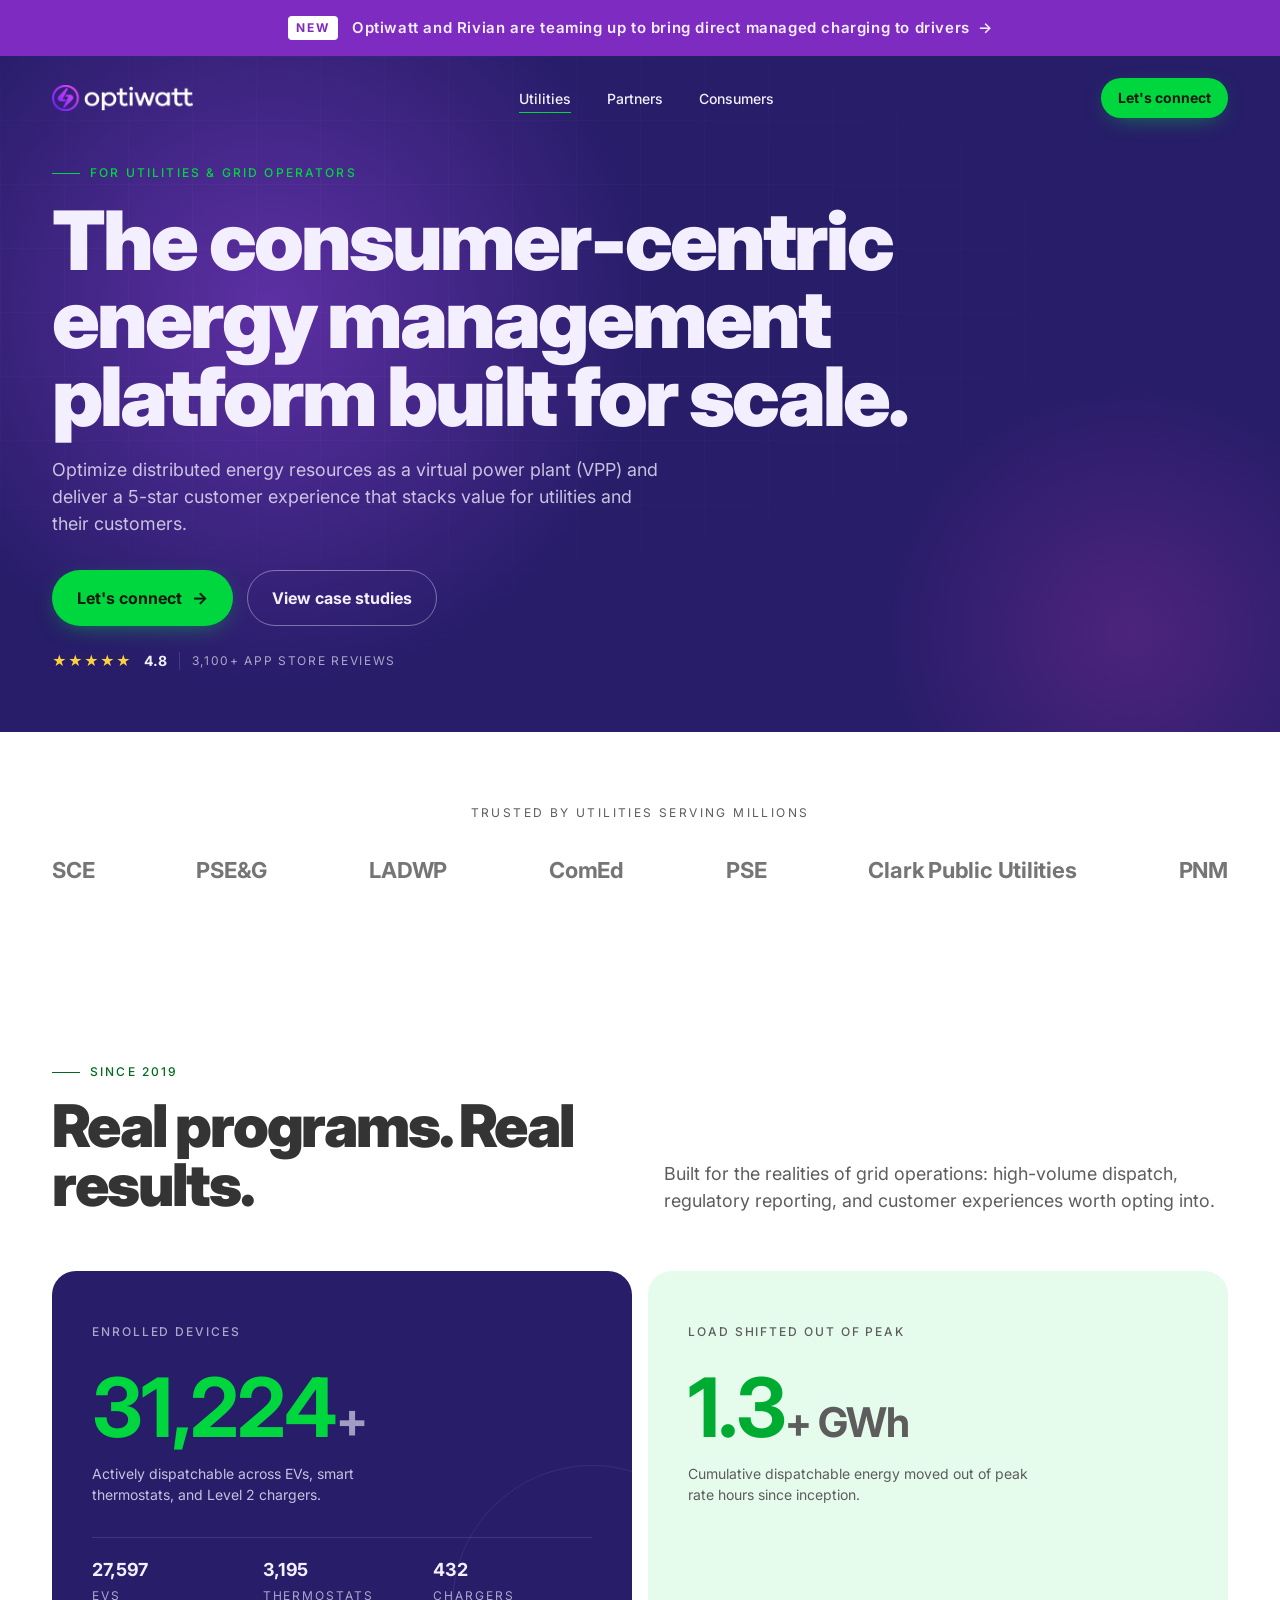
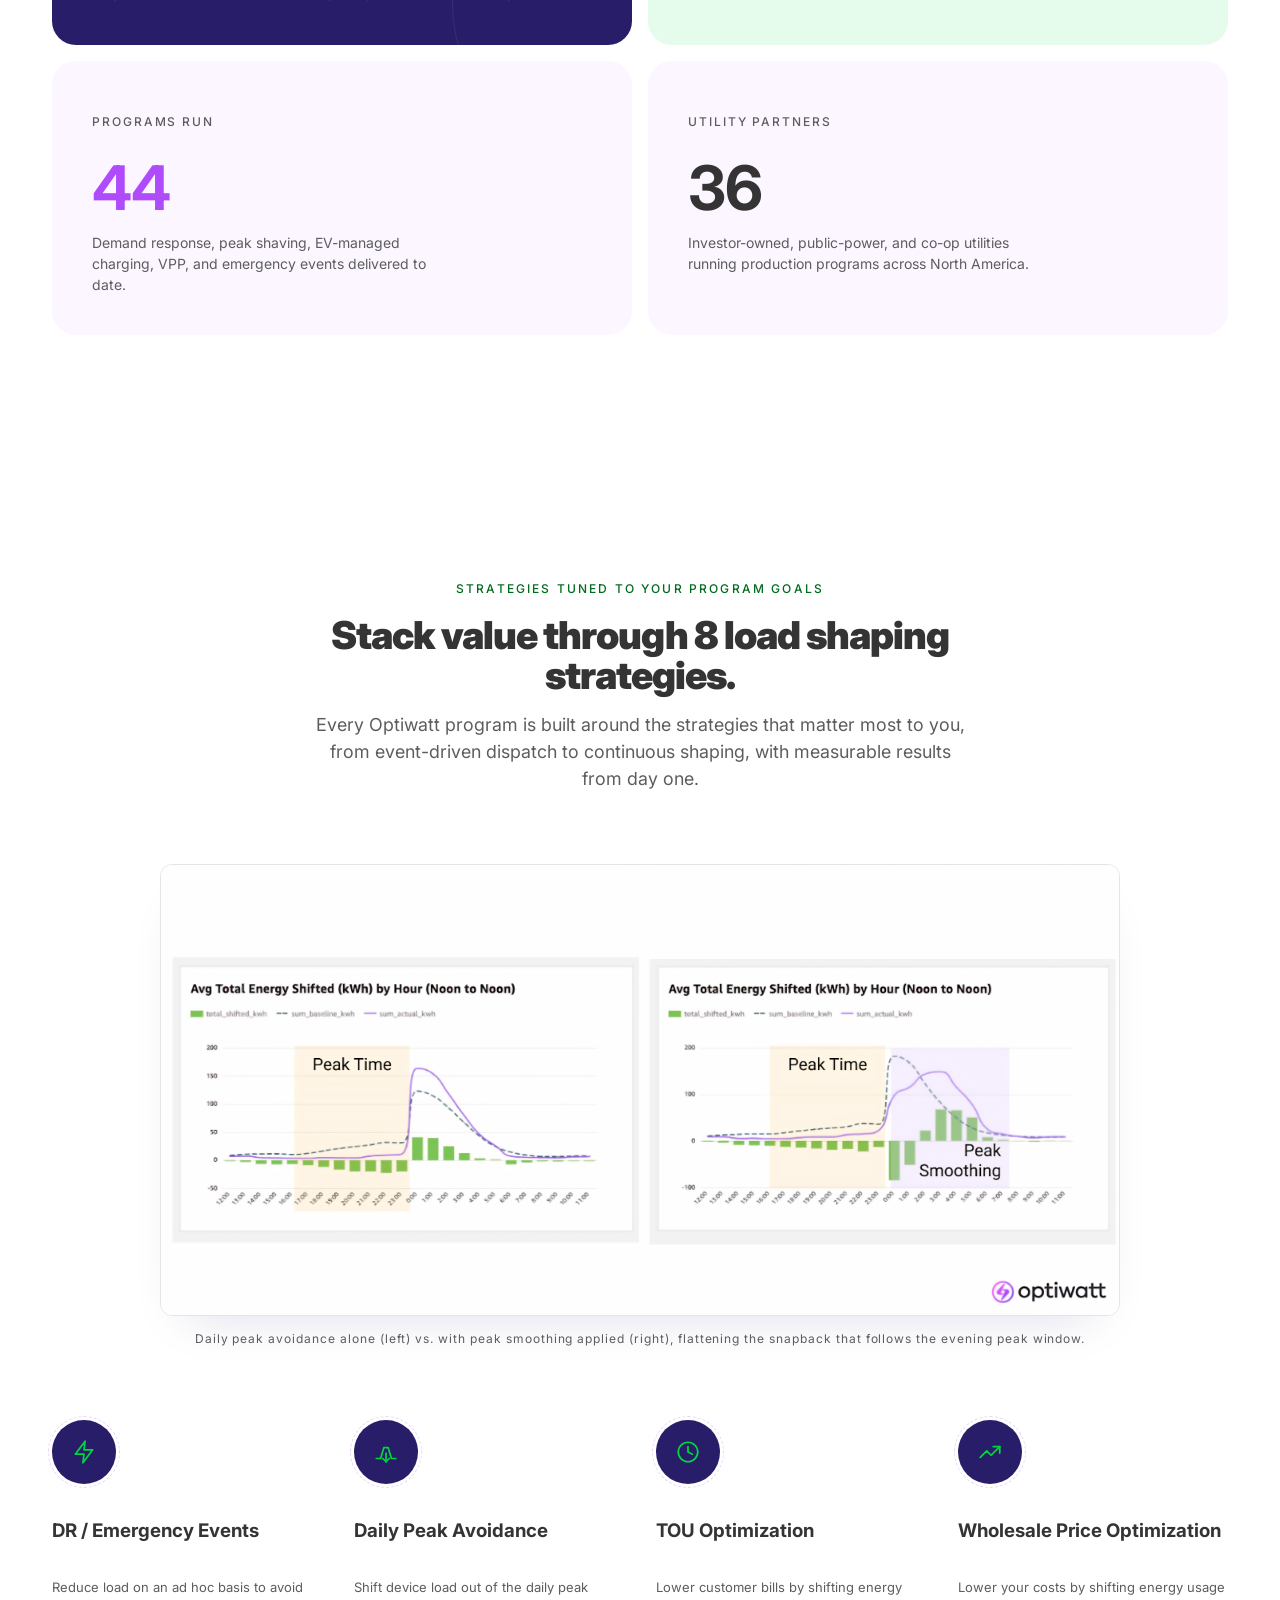
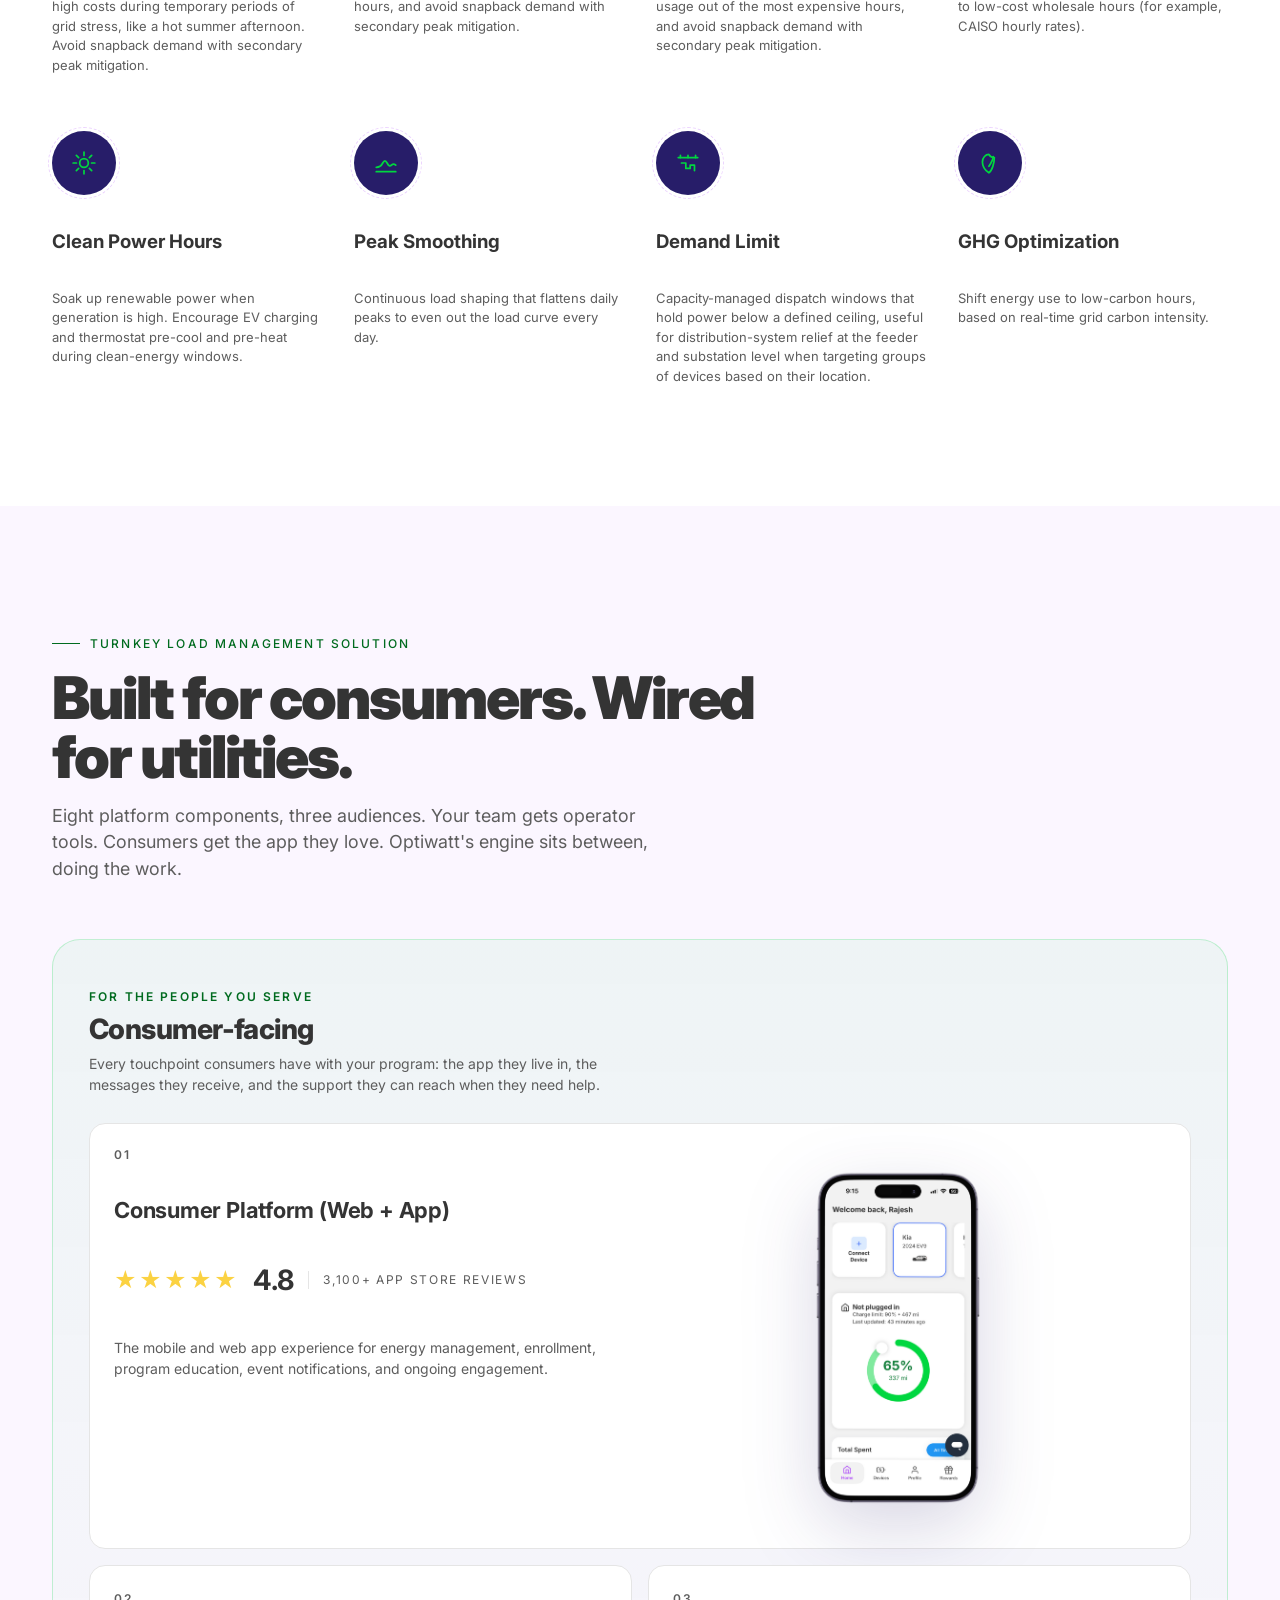
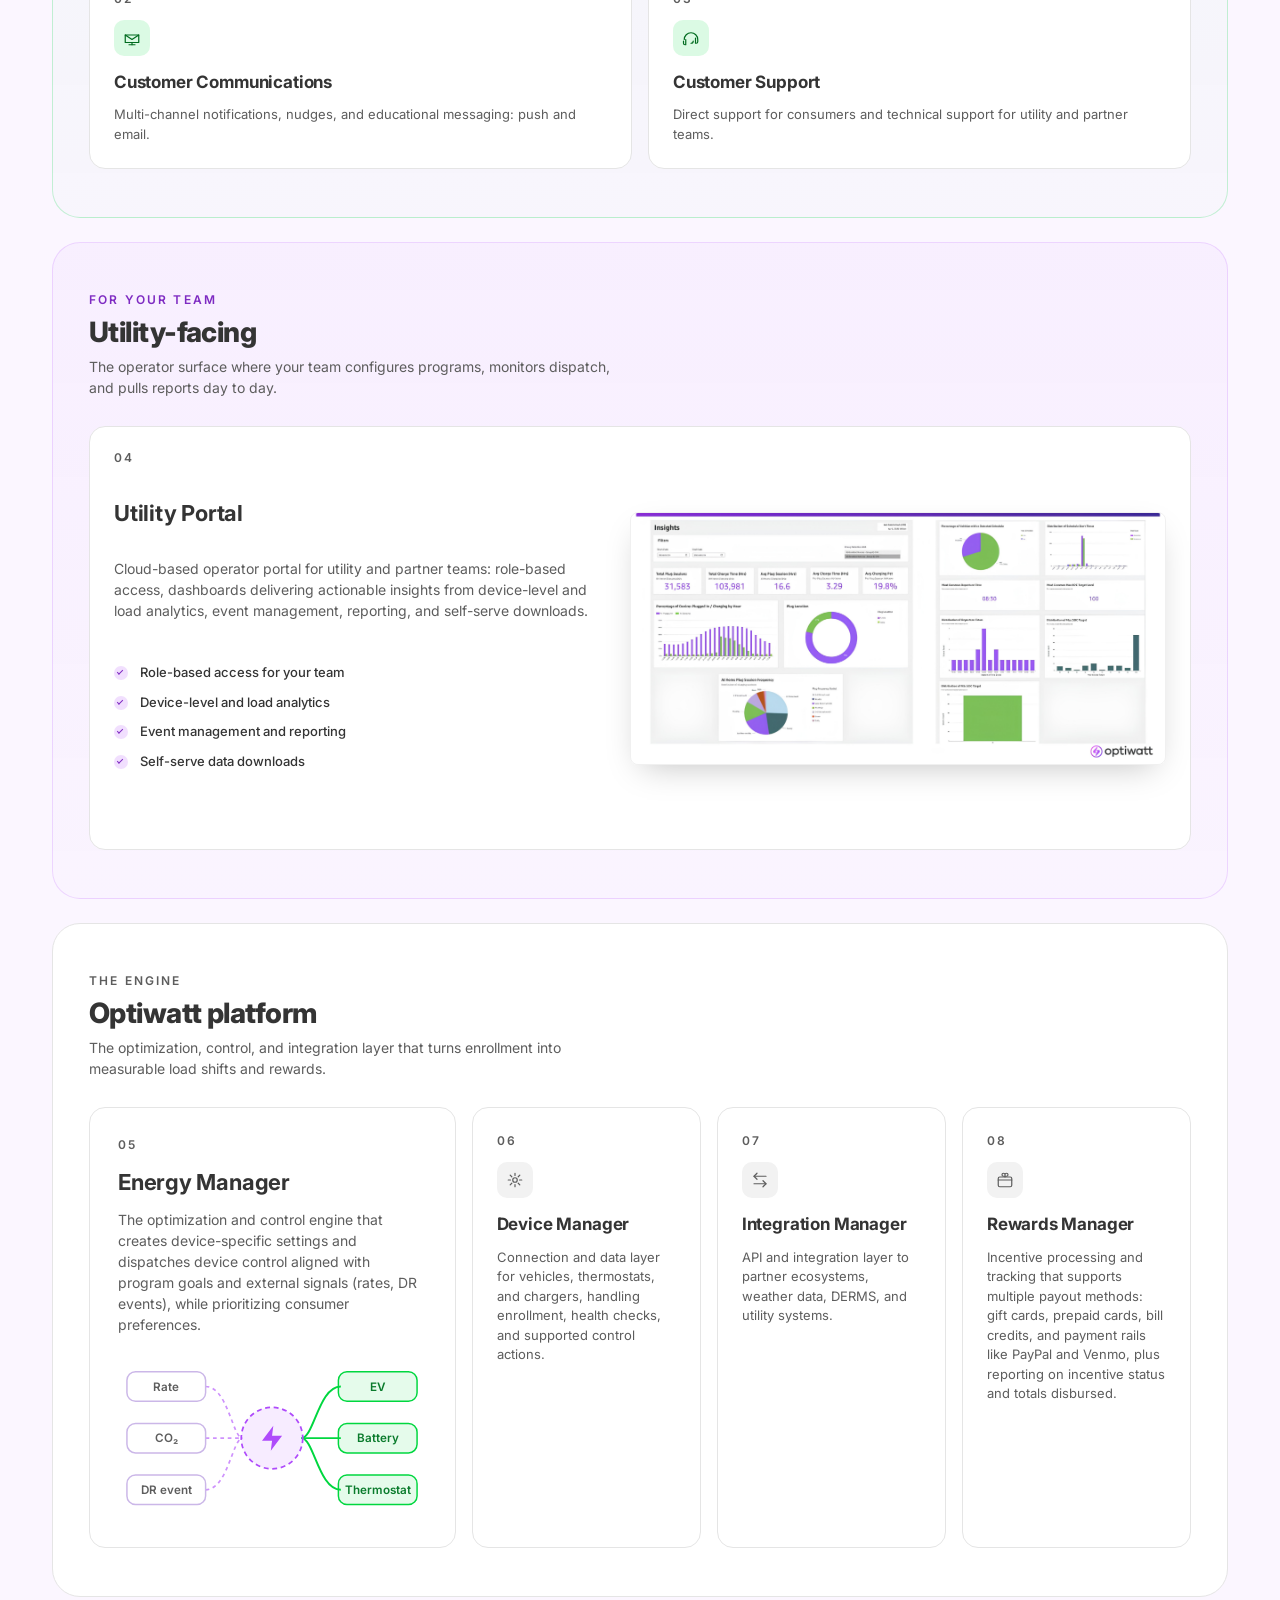
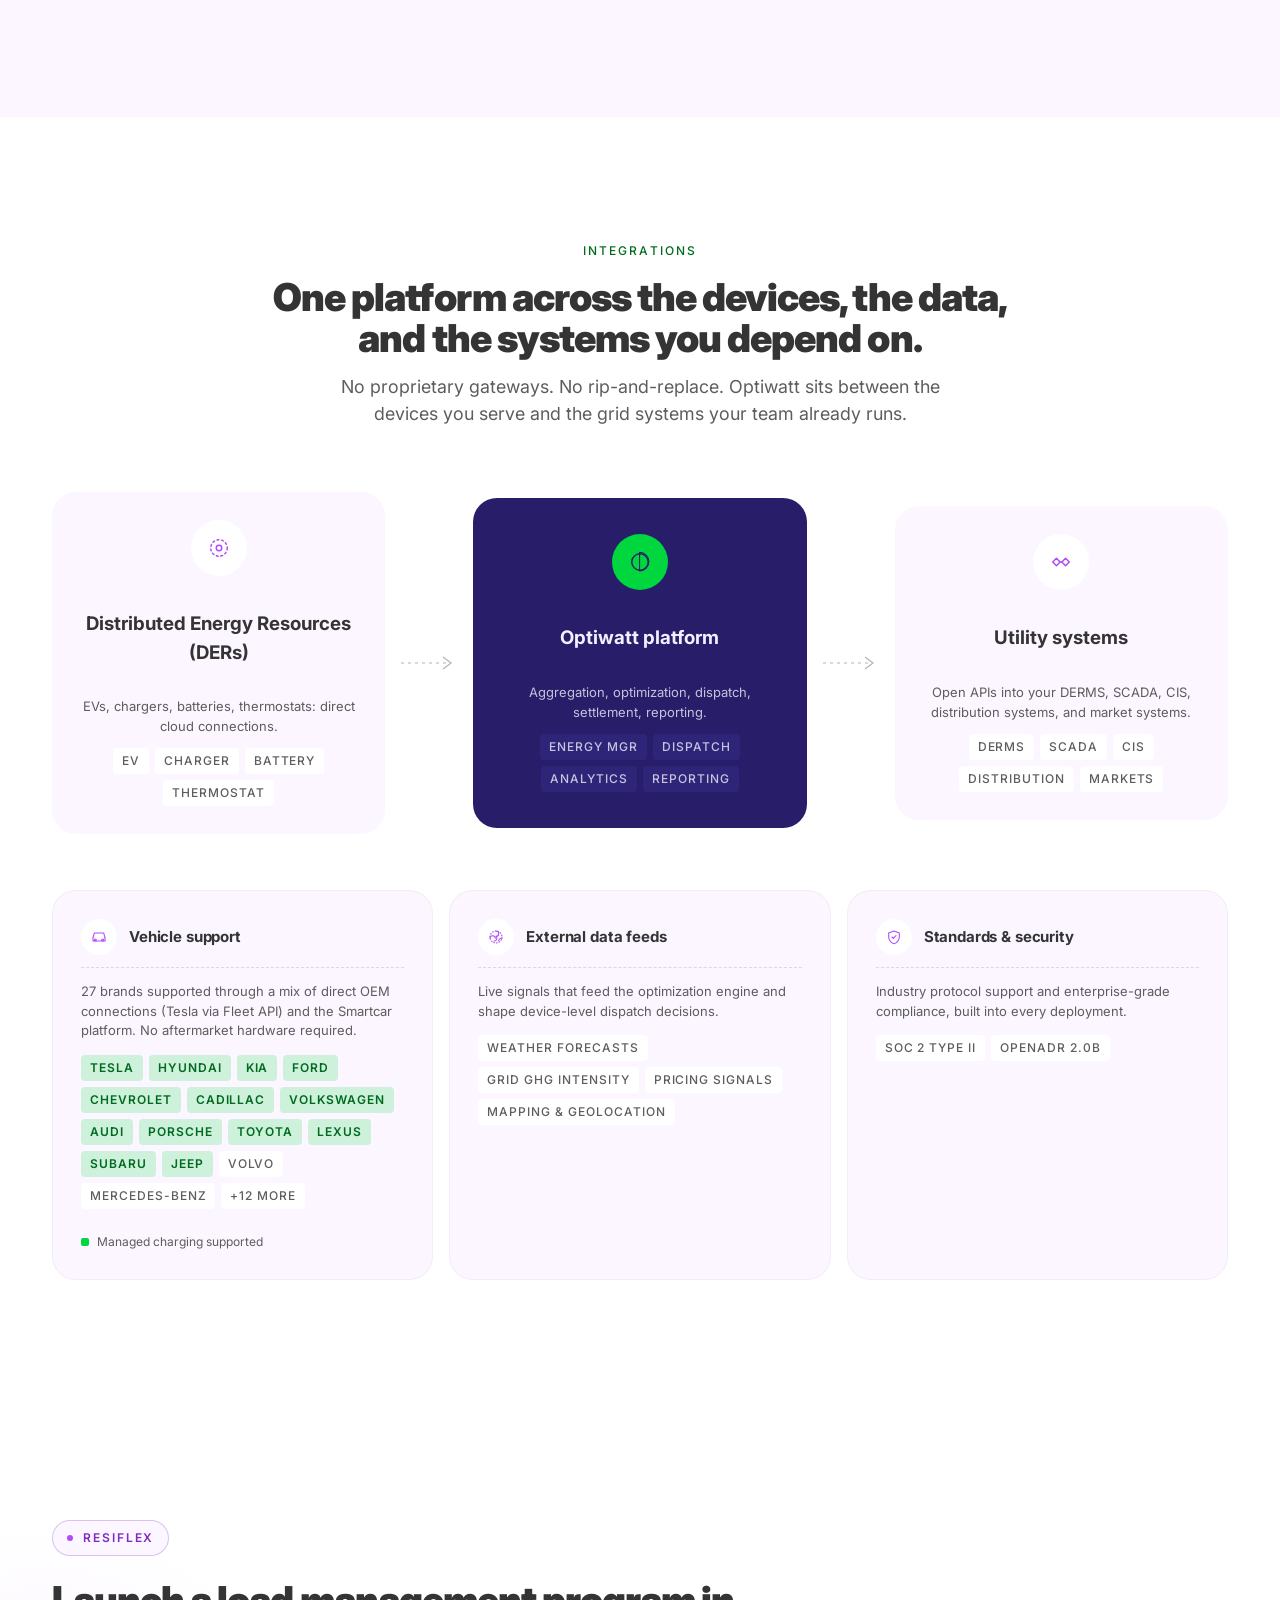
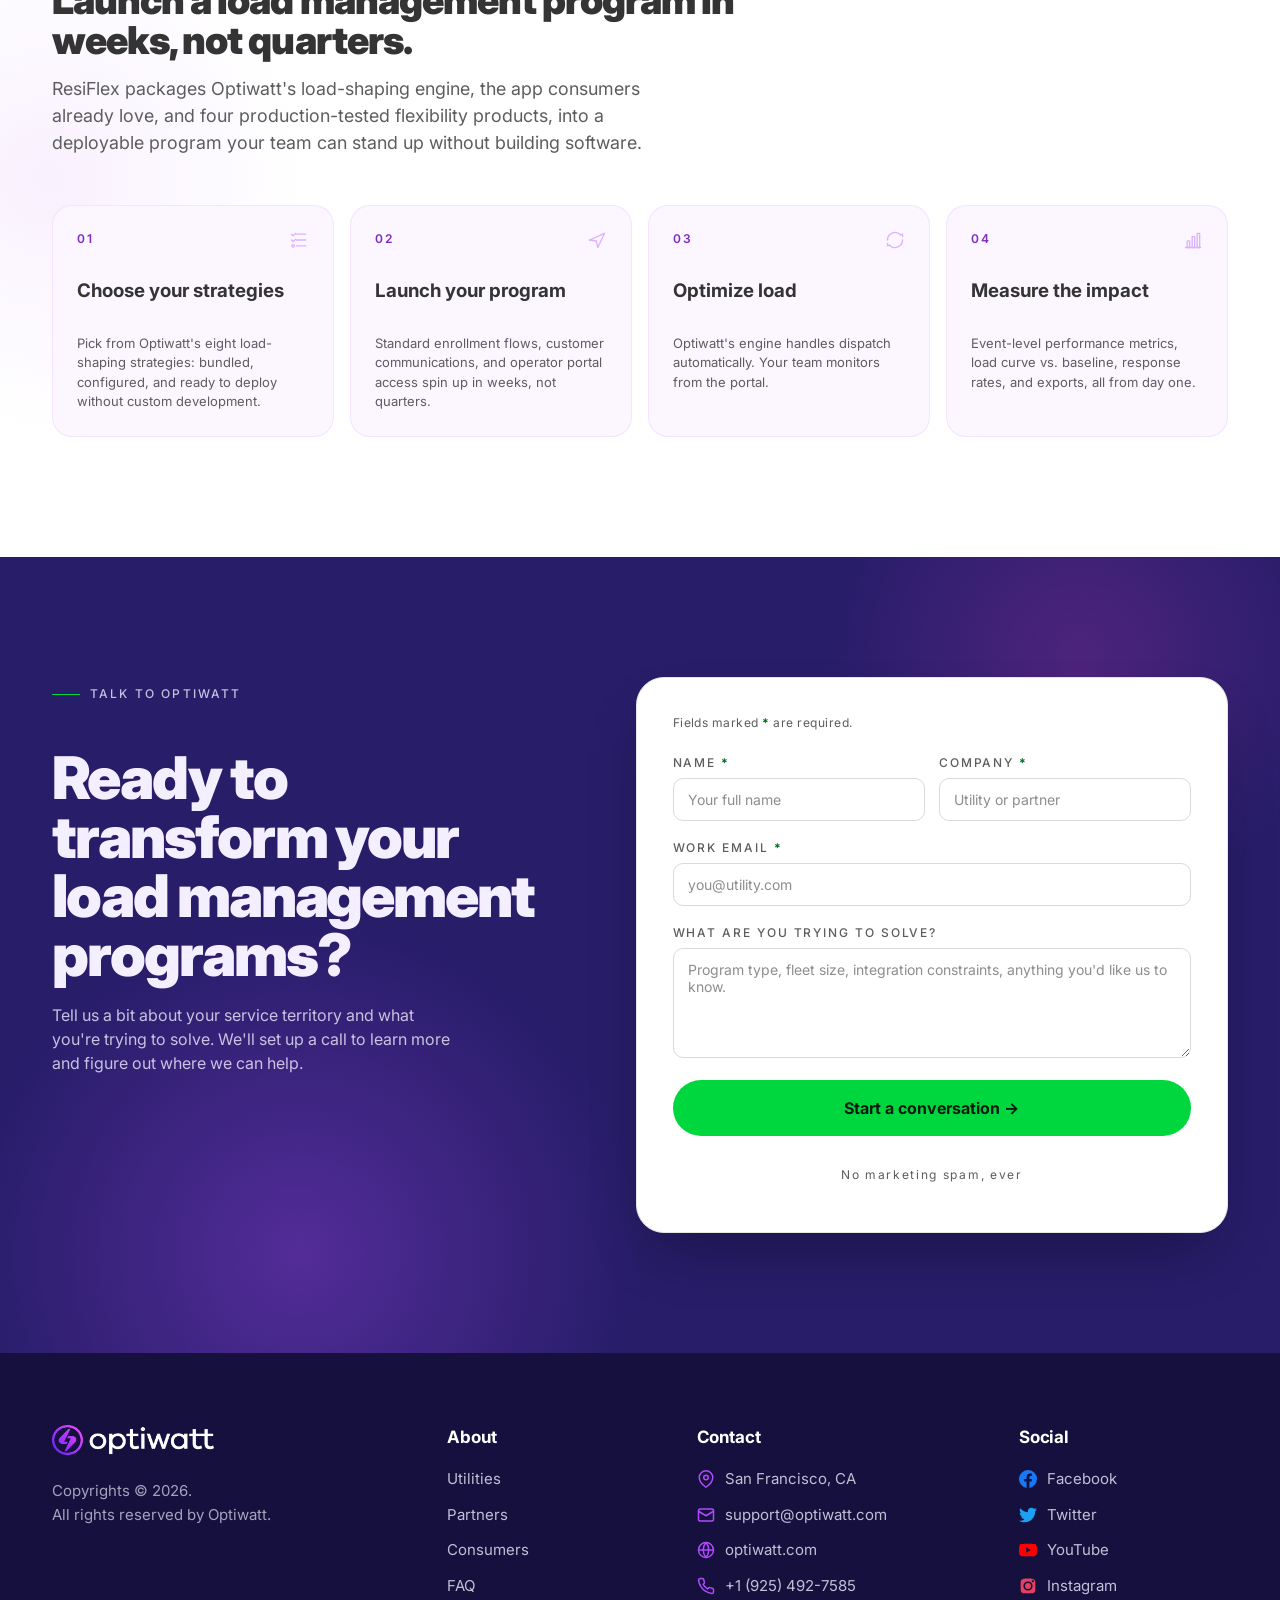
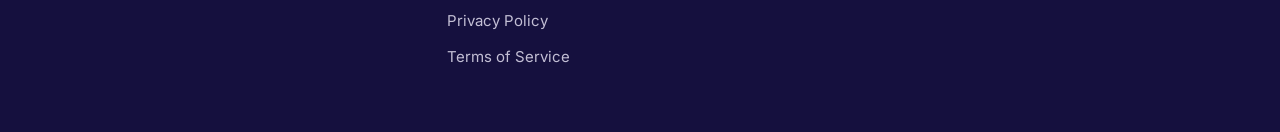
==== index.html @ 864def97 "Add SEO: canonical, Open Graph, Twitter Cards, JSON-LD, robots, sitemap - Canonical URLs on optiwatt" ====
<!doctype html>
<html lang="en">
<head>
<meta charset="utf-8">
<meta name="viewport" content="width=device-width,initial-scale=1">
<link rel="icon" type="image/png" href="favicon.png">
<link rel="apple-touch-icon" href="favicon.png">
<title>Energy Management Platform for Utilities | Optiwatt</title>
<meta name="description" content="The consumer-centric energy management platform built for scale. Optimize distributed energy resources and unlock new customer experiences for utilities and their consumers.">
<link rel="stylesheet" href="css/base.css">
<link rel="stylesheet" href="css/site.css">

<!-- ============== SEO / SOCIAL ============== -->
<link rel="canonical" href="https://optiwatt.com/">
<meta name="robots" content="index, follow, max-image-preview:large">
<meta property="og:type" content="website">
<meta property="og:site_name" content="Optiwatt">
<meta property="og:title" content="Energy Management Platform for Utilities | Optiwatt">
<meta property="og:description" content="The consumer-centric energy management platform built for scale. Optimize distributed energy resources and unlock new customer experiences for utilities and their consumers.">
<meta property="og:url" content="https://optiwatt.com/">
<meta property="og:image" content="https://optiwatt.com/images/og-image.jpg">
<meta property="og:image:width" content="1200">
<meta property="og:image:height" content="630">
<meta property="og:image:alt" content="A modern home with a solar roof and a red electric vehicle charging in the driveway">
<meta property="og:locale" content="en_US">
<meta name="twitter:card" content="summary_large_image">
<meta name="twitter:site" content="@optiwatt">
<meta name="twitter:title" content="Energy Management Platform for Utilities | Optiwatt">
<meta name="twitter:description" content="The consumer-centric energy management platform built for scale. Optimize distributed energy resources and unlock new customer experiences for utilities and their consumers.">
<meta name="twitter:image" content="https://optiwatt.com/images/og-image.jpg">
<script type="application/ld+json">
{
  "@context": "https://schema.org",
  "@graph": [
    {
      "@type": "Organization",
      "@id": "https://optiwatt.com/#organization",
      "name": "Optiwatt",
      "url": "https://optiwatt.com/",
      "logo": "https://optiwatt.com/images/logo-dark.webp",
      "sameAs": [
        "https://www.facebook.com/optiwatt/",
        "https://twitter.com/optiwatt",
        "https://www.youtube.com/channel/UC3hhn3AJdZCxFJ_30wyQCdQ",
        "https://www.instagram.com/optiwatt/"
      ],
      "contactPoint": {
        "@type": "ContactPoint",
        "contactType": "customer support",
        "email": "support@optiwatt.com",
        "telephone": "+1-925-492-7585"
      }
    },
    {
      "@type": "WebSite",
      "@id": "https://optiwatt.com/#website",
      "url": "https://optiwatt.com/",
      "name": "Optiwatt",
      "publisher": { "@id": "https://optiwatt.com/#organization" }
    }
  ]
}
</script>
</head>
<body class="has-banner">

<a href="#main" class="skip-link">Skip to content</a>

<!-- ============== TOP BANNER ============== -->
<div class="top-banner">
  <div class="top-banner-inner">
    <span class="tag">New</span>
    <a href="rivian.html">
      Optiwatt and Rivian are teaming up to bring direct managed charging to drivers
      <span class="arrow">→</span>
    </a>
  </div>
</div>

<!-- ============== NAV ============== -->
<header class="site-nav is-dark">
  <div class="container nav-inner">
    <a class="nav-logo" href="index.html">
      <img src="images/logo-light.webp" alt="Optiwatt">
    </a>
    <nav aria-label="Primary" id="primary-nav">
      <ul class="nav-links">
        <li><a href="index.html" class="is-active">Utilities</a></li>
        <li><a href="partners.html">Partners</a></li>
        <li><a href="consumers.html">Consumers</a></li>
      </ul>
    </nav>
    <a class="btn btn-primary btn-sm" href="#cta">Let's connect</a>
    <button class="nav-toggle" type="button" aria-label="Open menu" aria-expanded="false" aria-controls="primary-nav">
      <span class="nav-toggle-bar"></span>
      <span class="nav-toggle-bar"></span>
      <span class="nav-toggle-bar"></span>
    </button>
  </div>
</header>

<main id="main">

<!-- ============== HERO ============== -->
<section class="hero dark-section">
  <span class="pink-wash" aria-hidden="true"></span>
  <div class="container hero-grid">
    <div class="hero-copy">
      <p class="eyebrow hero-eyebrow reveal in">For utilities &amp; grid operators</p>
      <h1 class="display-xl reveal delay-1 in">The consumer-centric energy management platform built for scale.</h1>
      <p class="lede reveal delay-2 in">Optimize distributed energy resources as a virtual power plant (VPP) and deliver a 5-star customer experience that stacks value for utilities and their customers.</p>
      <div class="hero-ctas reveal delay-3 in">
        <a href="#cta" class="btn btn-primary btn-arrow">Let's connect</a>
        <a href="#results" class="btn btn-ghost-light">View case studies</a>
      </div>
      <div class="rating-badge reveal delay-3 in" aria-label="4.8 stars on the App Store, 3,100+ reviews">
        <span class="stars" aria-hidden="true">★★★★★</span>
        <span class="score">4.8</span>
        <span class="meta">3,100+&nbsp;App Store reviews</span>
      </div>
    </div>
  </div>
</section>

<!-- ============== LOGO STRIP ============== -->
<section class="logo-strip">
  <div class="container logo-strip-inner">
    <div class="logo-strip-label">Trusted by utilities serving millions</div>
    <div class="logo-row">
      <span>SCE</span>
      <span>PSE&amp;G</span>
      <span>LADWP</span>
      <span>ComEd</span>
      <span>PSE</span>
      <span>Clark Public Utilities</span>
      <span>PNM</span>
    </div>
  </div>
</section>

<!-- ============== BENTO STATS: REAL NUMBERS, SINCE 2019 ============== -->
<section class="bento" id="results">
  <div class="container">
    <div class="bento-head">
      <div>
        <p class="eyebrow dark reveal">Since 2019</p>
        <h2 class="display-m reveal delay-1">Real programs. Real results.</h2>
      </div>
      <p class="lede reveal delay-2">Built for the realities of grid operations: high-volume dispatch, regulatory reporting, and customer experiences worth opting into.</p>
    </div>

    <div class="bento-grid">
      <!-- Big dark card: enrolled devices with breakdown -->
      <div class="b-card dark span-6 reveal">
        <p class="metric-label">Enrolled devices</p>
        <div class="metric metric-xl" style="color:var(--accent-green);">31,224<span style="color:var(--hero-fg);font-size:0.6em;opacity:0.6;">+</span></div>
        <p class="b-desc">Actively dispatchable across EVs, smart thermostats, and Level 2 chargers.</p>
        <div class="device-split">
          <div>
            <span class="ds-num">27,597</span>
            <span class="ds-lbl">EVs</span>
          </div>
          <div>
            <span class="ds-num">3,195</span>
            <span class="ds-lbl">Thermostats</span>
          </div>
          <div>
            <span class="ds-num">432</span>
            <span class="ds-lbl">Chargers</span>
          </div>
        </div>
        <span class="deco-circle" style="width:280px;height:280px;right:-100px;bottom:-100px;"></span>
      </div>

      <!-- Green card: load shifted -->
      <div class="b-card green span-6 reveal delay-1">
        <p class="metric-label">Load shifted out of peak</p>
        <div class="metric metric-xl" style="color:var(--accent-green-text);">1.3<span style="font-size:0.5em;color:var(--ow-text-secondary);">+ GWh</span></div>
        <p class="b-desc">Cumulative dispatchable energy moved out of peak rate hours since inception.</p>
      </div>

      <!-- Programs run -->
      <div class="b-card purple-tint span-6 reveal delay-2">
        <p class="metric-label">Programs run</p>
        <div class="metric metric-l" style="color:var(--accent-purple);">44</div>
        <p class="b-desc">Demand response, peak shaving, EV-managed charging, VPP, and emergency events delivered to date.</p>
      </div>

      <!-- Utility partners -->
      <div class="b-card span-6 reveal delay-3">
        <p class="metric-label">Utility partners</p>
        <div class="metric metric-l">36</div>
        <p class="b-desc">Investor-owned, public-power, and co-op utilities running production programs across North America.</p>
      </div>
    </div>
  </div>
</section>

<!-- ============== STACK VALUE / OUTCOMES ============== -->
<section class="outcomes">
  <div class="container">

    <div class="outcomes-head">
      <p class="eyebrow dark no-rule reveal">Strategies tuned to your program goals</p>
      <h2 class="display-s reveal delay-1">Stack value through 8 load shaping strategies.</h2>
      <p class="lede reveal delay-2" style="max-width:60ch;">Every Optiwatt program is built around the strategies that matter most to you, from event-driven dispatch to continuous shaping, with measurable results from day one.</p>
    </div>

    <figure class="strategies-feature reveal delay-2">
      <img src="images/strategies-peak-smoothing.png" alt="Two side-by-side charts comparing Daily Peak Avoidance alone versus Daily Peak Avoidance with Peak Smoothing applied. The left chart shows the snapback demand spike after peak hours; the right shows how Peak Smoothing flattens that spike.">
      <figcaption>Daily peak avoidance alone (left) vs. with peak smoothing applied (right), flattening the snapback that follows the evening peak window.</figcaption>
    </figure>

    <div class="outcomes-grid">
      <!-- 01 DR / Emergency Events, reuses lightning-bolt icon -->
      <div class="outcome reveal">
        <div class="outcome-icon" aria-hidden="true">
          <svg viewBox="0 0 24 24"><path d="M13 2 L4 14 L12 14 L11 22 L20 10 L12 10 Z"/></svg>
        </div>
        <h3>DR / Emergency Events</h3>
        <p>Reduce load on an ad hoc basis to avoid high costs during temporary periods of grid stress, like a hot summer afternoon. Avoid snapback demand with secondary peak mitigation.</p>
      </div>

      <!-- 02 Daily Peak Avoidance, new: peak waveform with downward arrow -->
      <div class="outcome reveal delay-1">
        <div class="outcome-icon" aria-hidden="true">
          <svg viewBox="0 0 24 24"><path d="M3 18 L7 18 L10 8 L14 8 L17 18 L21 18"/><path d="M12 13 L12 21"/><path d="M9 18 L12 21 L15 18"/></svg>
        </div>
        <h3>Daily Peak Avoidance</h3>
        <p>Shift device load out of the daily peak hours, and avoid snapback demand with secondary peak mitigation.</p>
      </div>

      <!-- 03 TOU Optimization, new: clock face -->
      <div class="outcome reveal delay-2">
        <div class="outcome-icon" aria-hidden="true">
          <svg viewBox="0 0 24 24"><circle cx="12" cy="12" r="9"/><path d="M12 7 L12 12 L16 14"/></svg>
        </div>
        <h3>TOU Optimization</h3>
        <p>Lower customer bills by shifting energy usage out of the most expensive hours, and avoid snapback demand with secondary peak mitigation.</p>
      </div>

      <!-- 04 Wholesale Price Optimization, reuses arrow chart icon -->
      <div class="outcome reveal delay-3">
        <div class="outcome-icon" aria-hidden="true">
          <svg viewBox="0 0 24 24"><path d="M3 17 L9 11 L13 15 L21 7"/><path d="M15 7 L21 7 L21 13"/></svg>
        </div>
        <h3>Wholesale Price Optimization</h3>
        <p>Lower your costs by shifting energy usage to low-cost wholesale hours (for example, CAISO hourly rates).</p>
      </div>

      <!-- 05 Clean Power Hours, new: sun -->
      <div class="outcome reveal">
        <div class="outcome-icon" aria-hidden="true">
          <svg viewBox="0 0 24 24"><circle cx="12" cy="12" r="4"/><path d="M12 2 L12 5 M12 19 L12 22 M2 12 L5 12 M19 12 L22 12 M4.93 4.93 L7.05 7.05 M16.95 16.95 L19.07 19.07 M4.93 19.07 L7.05 16.95 M16.95 7.05 L19.07 4.93"/></svg>
        </div>
        <h3>Clean Power Hours</h3>
        <p>Soak up renewable power when generation is high. Encourage EV charging and thermostat pre-cool and pre-heat during clean-energy windows.</p>
      </div>

      <!-- 06 Peak Smoothing, new: smoothed sine wave -->
      <div class="outcome reveal delay-1">
        <div class="outcome-icon" aria-hidden="true">
          <svg viewBox="0 0 24 24"><path d="M3 16 Q 7 16 9 12 Q 11 8 13 12 Q 15 16 17 14 Q 19 12 21 14"/><path d="M3 20 L21 20"/></svg>
        </div>
        <h3>Peak Smoothing</h3>
        <p>Continuous load shaping that flattens daily peaks to even out the load curve every day.</p>
      </div>

      <!-- 07 Demand Limit, new: horizontal ceiling bar with arrow underneath -->
      <div class="outcome reveal delay-2">
        <div class="outcome-icon" aria-hidden="true">
          <svg viewBox="0 0 24 24"><path d="M3 7 L21 7"/><path d="M5 7 L5 5 M12 7 L12 5 M19 7 L19 5"/><path d="M6 12 L10 12 L10 17 L14 17 L14 14 L18 14 L18 19"/></svg>
        </div>
        <h3>Demand Limit</h3>
        <p>Capacity-managed dispatch windows that hold power below a defined ceiling, useful for distribution-system relief at the feeder and substation level when targeting groups of devices based on their location.</p>
      </div>

      <!-- 08 GHG Optimization, reuses leaf icon -->
      <div class="outcome reveal delay-3">
        <div class="outcome-icon" aria-hidden="true">
          <svg viewBox="0 0 24 24"><path d="M11 21c-3-2-6-5-6-10 0-4 3-7 6-7 1 2 3 3 5 3 0 5-2 12-5 14z"/><path d="M11 15c2-3 4-6 4-9"/></svg>
        </div>
        <h3>GHG Optimization</h3>
        <p>Shift energy use to low-carbon hours, based on real-time grid carbon intensity.</p>
      </div>
    </div>
  </div>
</section>

<!-- ============== PLATFORM COMPONENTS ============== -->
<section class="platform">
  <div class="container">
    <div class="platform-head">
      <p class="eyebrow dark reveal">Turnkey load management solution</p>
      <h2 class="display-m reveal delay-1">Built for consumers. Wired for utilities.</h2>
      <p class="lede reveal delay-2">Eight platform components, three audiences. Your team gets operator tools. Consumers get the app they love. Optiwatt's engine sits between, doing the work.</p>
    </div>

    <!-- ============== BAND 1: CONSUMER-FACING ============== -->
    <div class="platform-band band-consumer">
      <div class="band-head">
        <span class="band-tag">For the people you serve</span>
        <h3 class="band-title">Consumer-facing</h3>
        <p class="band-sub">Every touchpoint consumers have with your program: the app they live in, the messages they receive, and the support they can reach when they need help.</p>
      </div>

      <div class="band-grid band-grid-consumer-3">
        <article class="band-card band-card-lg band-card-split reveal">
          <span class="bc-num">01</span>
          <h4>Consumer Platform (Web + App)</h4>
          <div class="rating-badge card-stat-lg">
            <span class="stars" aria-hidden="true">★★★★★</span>
            <span class="score">4.8</span>
            <span class="meta">3,100+ App Store reviews</span>
          </div>
          <p>The mobile and web app experience for energy management, enrollment, program education, event notifications, and ongoing engagement.</p>
          <div class="bc-mock bc-mock-phone" aria-hidden="true">
            <img src="images/consumer-platform-app.png" alt="Optiwatt mobile app home screen showing a welcome to Rajesh, a connected Kia 2024 EV9 at 65% charge (337 mi), charge limit details, and bottom navigation." style="max-height:380px;width:auto;display:block;filter:drop-shadow(0 24px 36px rgba(39,29,105,0.18));">
          </div>
        </article>

        <!-- Customer Communications -->
        <article class="band-card reveal delay-1">
          <span class="bc-num">02</span>
          <span class="bc-icon" aria-hidden="true">
            <svg viewBox="0 0 24 24"><path d="M3 8h18v10H3z"/><path d="M8 21h8"/><path d="M12 18v3"/><path d="M21 8 L12 14 L3 8"/></svg>
          </span>
          <h4>Customer Communications</h4>
          <p>Multi-channel notifications, nudges, and educational messaging: push and email.</p>
        </article>

        <!-- Customer Support -->
        <article class="band-card reveal delay-2">
          <span class="bc-num">03</span>
          <span class="bc-icon" aria-hidden="true">
            <svg viewBox="0 0 24 24"><path d="M3 14a9 9 0 0 1 18 0v3a2 2 0 0 1-2 2h-1v-7"/><path d="M5 14v7H4a2 2 0 0 1-2-2v-3"/><path d="M12 19a3 3 0 0 0 3-3"/></svg>
          </span>
          <h4>Customer Support</h4>
          <p>Direct support for consumers and technical support for utility and partner teams.</p>
        </article>
      </div>
    </div>

    <!-- ============== BAND 2: UTILITY-FACING ============== -->
    <div class="platform-band band-utility">
      <div class="band-head">
        <span class="band-tag">For your team</span>
        <h3 class="band-title">Utility-facing</h3>
        <p class="band-sub">The operator surface where your team configures programs, monitors dispatch, and pulls reports day to day.</p>
      </div>

      <div class="band-grid band-grid-utility-1">
        <!-- Utility Portal: marquee with portal screenshot -->
        <article class="band-card band-card-lg band-card-split reveal">
          <span class="bc-num">04</span>
          <h4>Utility Portal</h4>
          <p>Cloud-based operator portal for utility and partner teams: role-based access, dashboards delivering actionable insights from device-level and load analytics, event management, reporting, and self-serve downloads.</p>
          <ul class="bc-bullets" role="list">
            <li><span class="bc-bullet-mark" aria-hidden="true"></span>Role-based access for your team</li>
            <li><span class="bc-bullet-mark" aria-hidden="true"></span>Device-level and load analytics</li>
            <li><span class="bc-bullet-mark" aria-hidden="true"></span>Event management and reporting</li>
            <li><span class="bc-bullet-mark" aria-hidden="true"></span>Self-serve data downloads</li>
          </ul>
          <div class="bc-mock" aria-hidden="true">
            <img src="images/operator-insights-dashboard.png" alt="Optiwatt operator portal Insights view, showing total plug sessions, charge time, average session metrics, and bar charts of charging behavior by hour and location." style="width:100%;border-radius:8px;box-shadow:0 12px 32px -12px rgba(0,0,0,0.25);border:1px solid rgba(0,0,0,0.06);">
          </div>
        </article>
      </div>
    </div>

    <!-- ============== BAND 3: OPTIWATT PLATFORM ============== -->
    <div class="platform-band band-platform">
      <div class="band-head">
        <span class="band-tag">The engine</span>
        <h3 class="band-title">Optiwatt platform</h3>
        <p class="band-sub">The optimization, control, and integration layer that turns enrollment into measurable load shifts and rewards.</p>
      </div>

      <div class="band-grid band-grid-platform">
        <!-- Energy Manager: marquee with dispatch flow SVG -->
        <article class="band-card band-card-lg reveal">
          <span class="bc-num">05</span>
          <h4>Energy Manager</h4>
          <p>The optimization and control engine that creates device-specific settings and dispatches device control aligned with program goals and external signals (rates, DR events), while prioritizing consumer preferences.</p>
          <div class="bc-mock" aria-hidden="true">
            <svg viewBox="0 0 244 132" width="100%" style="max-width:300px;">
              <!-- signals -> engine -->
              <g stroke="#AF4BFB" stroke-width="1.4" stroke-dasharray="3 3" fill="none" opacity="0.6">
                <path d="M68 24 C 86 24 90 66 98 66"/>
                <line x1="68" y1="66" x2="98" y2="66"/>
                <path d="M68 108 C 86 108 90 66 98 66"/>
              </g>
              <!-- engine -> devices -->
              <g stroke="#00D73F" stroke-width="1.6" fill="none">
                <path d="M146 66 C 156 66 160 24 178 24"/>
                <line x1="146" y1="66" x2="178" y2="66"/>
                <path d="M146 66 C 156 66 160 108 178 108"/>
              </g>
              <!-- left: incoming signals -->
              <g font-family="Inter" font-size="9.5" font-weight="600" text-anchor="middle">
                <g fill="#fff" stroke="#CBB7E8" stroke-width="1.2">
                  <rect x="4" y="12" width="64" height="24" rx="7"/>
                  <rect x="4" y="54" width="64" height="24" rx="7"/>
                  <rect x="4" y="96" width="64" height="24" rx="7"/>
                </g>
                <g fill="#5D5D5D">
                  <text x="36" y="27.5">Rate</text>
                  <text x="36" y="69.5">CO₂</text>
                  <text x="36" y="111.5">DR event</text>
                </g>
              </g>
              <!-- right: dispatched devices -->
              <g font-family="Inter" font-size="9.5" font-weight="600" text-anchor="middle">
                <g fill="rgba(0,215,63,0.10)" stroke="#00D73F" stroke-width="1.2">
                  <rect x="176" y="12" width="64" height="24" rx="7"/>
                  <rect x="176" y="54" width="64" height="24" rx="7"/>
                  <rect x="176" y="96" width="64" height="24" rx="7"/>
                </g>
                <g fill="#0A7B2C">
                  <text x="208" y="27.5">EV</text>
                  <text x="208" y="69.5">Battery</text>
                  <text x="208" y="111.5">Thermostat</text>
                </g>
              </g>
              <!-- center: Optiwatt engine -->
              <circle cx="122" cy="66" r="25" fill="rgba(175,75,251,0.10)" stroke="#AF4BFB" stroke-width="1.4" stroke-dasharray="4 3"/>
              <g transform="translate(109.8,53.8) scale(1.02)" fill="#AF4BFB">
                <path d="M13 2 L4 14 L12 14 L11 22 L20 10 L12 10 Z"/>
              </g>
            </svg>
          </div>
        </article>

        <!-- Device Manager -->
        <article class="band-card reveal delay-1">
          <span class="bc-num">06</span>
          <span class="bc-icon" aria-hidden="true">
            <svg viewBox="0 0 24 24"><circle cx="12" cy="12" r="3"/><path d="M12 3v3M12 18v3M3 12h3M18 12h3M5.6 5.6l2.1 2.1M16.3 16.3l2.1 2.1M5.6 18.4l2.1-2.1M16.3 7.7l2.1-2.1"/></svg>
          </span>
          <h4>Device Manager</h4>
          <p>Connection and data layer for vehicles, thermostats, and chargers, handling enrollment, health checks, and supported control actions.</p>
        </article>

        <!-- Integration Manager -->
        <article class="band-card reveal delay-2">
          <span class="bc-num">07</span>
          <span class="bc-icon" aria-hidden="true">
            <svg viewBox="0 0 24 24"><path d="M8 3 L4 7 L8 11"/><path d="M16 13 L20 17 L16 21"/><path d="M4 7 L20 7"/><path d="M4 17 L20 17"/></svg>
          </span>
          <h4>Integration Manager</h4>
          <p>API and integration layer to partner ecosystems, weather data, DERMS, and utility systems.</p>
        </article>

        <!-- Rewards Manager -->
        <article class="band-card reveal delay-3">
          <span class="bc-num">08</span>
          <span class="bc-icon" aria-hidden="true">
            <svg viewBox="0 0 24 24"><rect x="3" y="8" width="18" height="13" rx="2"/><path d="M3 12h18"/><path d="M12 8V5 a2 2 0 0 1 2-2 a2 2 0 0 1 0 4 h-4 a2 2 0 0 1 0-4 a2 2 0 0 1 2 2v3"/></svg>
          </span>
          <h4>Rewards Manager</h4>
          <p>Incentive processing and tracking that supports multiple payout methods: gift cards, prepaid cards, bill credits, and payment rails like PayPal and Venmo, plus reporting on incentive status and totals disbursed.</p>
        </article>
      </div>
    </div>
  </div>
</section>

<!-- ============== INTEGRATION FLOW ============== -->
<section class="integration">
  <div class="container">
    <div class="integration-head">
      <p class="eyebrow dark no-rule reveal">Integrations</p>
      <h2 class="display-s reveal delay-1">One platform across the devices, the data, and the systems you depend on.</h2>
      <p class="lede reveal delay-2">No proprietary gateways. No rip-and-replace. Optiwatt sits between the devices you serve and the grid systems your team already runs.</p>
    </div>

    <div class="flow-diagram reveal delay-2">
      <div class="flow-node">
        <span class="n-icon" aria-hidden="true">
          <svg viewBox="0 0 24 24"><circle cx="12" cy="12" r="3"/><circle cx="12" cy="12" r="9" stroke-dasharray="2 3"/></svg>
        </span>
        <h3>Distributed Energy Resources (DERs)</h3>
        <p style="margin:0;font-size:13px;color:var(--ow-text-secondary);">EVs, chargers, batteries, thermostats: direct cloud connections.</p>
        <div class="n-list">
          <span class="chip">EV</span><span class="chip">Charger</span><span class="chip">Battery</span><span class="chip">Thermostat</span>
        </div>
      </div>

      <div class="flow-arrow" aria-hidden="true">
        <svg viewBox="0 0 56 18"><line x1="0" y1="9" x2="48" y2="9" stroke="currentColor" stroke-width="1.2" stroke-dasharray="3 4"/><polyline points="42,3 50,9 42,15" stroke="currentColor" fill="none" stroke-width="1.2"/></svg>
      </div>

      <div class="flow-node center">
        <span class="n-icon" aria-hidden="true">
          <svg viewBox="0 0 24 24"><path d="M14.5 0 C 22.5 0 29 6.5 29 14.5 C 29 22.5 22.5 29 14.5 29 Z" transform="scale(0.7) translate(2 2)"/><circle cx="12" cy="12" r="9"/></svg>
        </span>
        <h3>Optiwatt platform</h3>
        <p style="margin:0;font-size:13px;color:var(--hero-fg-muted);">Aggregation, optimization, dispatch, settlement, reporting.</p>
        <div class="n-list">
          <span class="chip">Energy Mgr</span><span class="chip">Dispatch</span><span class="chip">Analytics</span><span class="chip">Reporting</span>
        </div>
      </div>

      <div class="flow-arrow" aria-hidden="true">
        <svg viewBox="0 0 56 18"><line x1="0" y1="9" x2="48" y2="9" stroke="currentColor" stroke-width="1.2" stroke-dasharray="3 4"/><polyline points="42,3 50,9 42,15" stroke="currentColor" fill="none" stroke-width="1.2"/></svg>
      </div>

      <div class="flow-node">
        <span class="n-icon" aria-hidden="true">
          <svg viewBox="0 0 24 24"><path d="M3 12 L7 8 L11 12 L7 16 Z"/><path d="M13 12 L17 8 L21 12 L17 16 Z"/><line x1="11" y1="12" x2="13" y2="12"/></svg>
        </span>
        <h3>Utility systems</h3>
        <p style="margin:0;font-size:13px;color:var(--ow-text-secondary);">Open APIs into your DERMS, SCADA, CIS, distribution systems, and market systems.</p>
        <div class="n-list">
          <span class="chip">DERMS</span><span class="chip">SCADA</span><span class="chip">CIS</span><span class="chip">Distribution</span><span class="chip">Markets</span>
        </div>
      </div>
    </div>

    <div class="int-categories reveal delay-3">
      <div class="int-cat">
        <div class="ic-head">
          <span class="ic-icon" aria-hidden="true">
            <svg viewBox="0 0 24 24"><path d="M3 13l2-7h14l2 7"/><circle cx="6.5" cy="16.5" r="1.5"/><circle cx="17.5" cy="16.5" r="1.5"/><path d="M3 13v5h18v-5"/></svg>
          </span>
          <h4>Vehicle support</h4>
        </div>
        <p>27 brands supported through a mix of direct OEM connections (Tesla via Fleet API) and the Smartcar platform. No aftermarket hardware required.</p>
        <div class="ic-chips">
          <span class="chip chip-control">Tesla</span>
          <span class="chip chip-control">Hyundai</span>
          <span class="chip chip-control">Kia</span>
          <span class="chip chip-control">Ford</span>
          <span class="chip chip-control">Chevrolet</span>
          <span class="chip chip-control">Cadillac</span>
          <span class="chip chip-control">Volkswagen</span>
          <span class="chip chip-control">Audi</span>
          <span class="chip chip-control">Porsche</span>
          <span class="chip chip-control">Toyota</span>
          <span class="chip chip-control">Lexus</span>
          <span class="chip chip-control">Subaru</span>
          <span class="chip chip-control">Jeep</span>
          <span class="chip">Volvo</span>
          <span class="chip">Mercedes-Benz</span>
          <span class="chip">+12 more</span>
        </div>
        <p style="font-size:12px;color:var(--ow-text-secondary);margin-top:10px;display:flex;align-items:center;gap:8px;"><span style="display:inline-block;width:8px;height:8px;background:var(--accent-green);border-radius:2px;"></span>Managed charging supported</p>
      </div>

      <div class="int-cat">
        <div class="ic-head">
          <span class="ic-icon" aria-hidden="true">
            <svg viewBox="0 0 24 24"><path d="M12 3 a4 4 0 0 1 0 8 a4 4 0 0 1-3 7"/><path d="M3 14 a4 4 0 0 1 8 0"/><path d="M16 18 a4 4 0 0 1 5-4"/><circle cx="12" cy="12" r="9" stroke-dasharray="1 3"/></svg>
          </span>
          <h4>External data feeds</h4>
        </div>
        <p>Live signals that feed the optimization engine and shape device-level dispatch decisions.</p>
        <div class="ic-chips">
          <span class="chip">Weather forecasts</span>
          <span class="chip">Grid GHG intensity</span>
          <span class="chip">Pricing signals</span>
          <span class="chip">Mapping &amp; geolocation</span>
        </div>
      </div>

      <div class="int-cat">
        <div class="ic-head">
          <span class="ic-icon" aria-hidden="true">
            <svg viewBox="0 0 24 24"><path d="M12 3 L20 6 L20 12 C 20 17 16 21 12 22 C 8 21 4 17 4 12 L 4 6 Z"/><path d="M9 12 L11 14 L15 10"/></svg>
          </span>
          <h4>Standards &amp; security</h4>
        </div>
        <p>Industry protocol support and enterprise-grade compliance, built into every deployment.</p>
        <div class="ic-chips">
          <span class="chip">SOC 2 Type II</span>
          <span class="chip">OpenADR 2.0b</span>
        </div>
      </div>
    </div>
  </div>
</section>

<!-- ============== RESIFLEX HIGHLIGHT ============== -->
<section class="resiflex">
  <div class="container">
    <div class="resiflex-copy" style="max-width:760px;margin-bottom:48px;">
      <span class="resiflex-tag reveal">ResiFlex</span>
      <h2 class="display-s reveal delay-1">Launch a load management program in weeks, not quarters.</h2>
      <p class="lede reveal delay-2">ResiFlex packages Optiwatt's load-shaping engine, the app consumers already love, and four production-tested flexibility products, into a deployable program your team can stand up without building software.</p>
    </div>

    <div class="algo-grid algo-grid-4 reveal delay-2">
      <div class="algo-card">
        <span class="algo-num">01</span>
        <h3>Choose your strategies</h3>
        <p>Pick from Optiwatt's eight load-shaping strategies: bundled, configured, and ready to deploy without custom development.</p>
        <span class="algo-icon" aria-hidden="true">
          <svg width="20" height="20" viewBox="0 0 24 24" stroke="currentColor" fill="none" stroke-width="1.6" stroke-linecap="round" stroke-linejoin="round"><path d="M9 5 L20 5"/><path d="M9 12 L20 12"/><path d="M9 19 L20 19"/><path d="M3 5 L5 7 L8 4"/><path d="M3 12 L5 14 L8 11"/><circle cx="5" cy="19" r="1.5"/></svg>
        </span>
      </div>
      <div class="algo-card">
        <span class="algo-num">02</span>
        <h3>Launch your program</h3>
        <p>Standard enrollment flows, customer communications, and operator portal access spin up in weeks, not quarters.</p>
        <span class="algo-icon" aria-hidden="true">
          <svg width="20" height="20" viewBox="0 0 24 24" stroke="currentColor" fill="none" stroke-width="1.6" stroke-linecap="round" stroke-linejoin="round"><path d="M3 12 L21 4 L13 21 L11 13 Z"/><path d="M11 13 L3 12"/></svg>
        </span>
      </div>
      <div class="algo-card">
        <span class="algo-num">03</span>
        <h3>Optimize load</h3>
        <p>Optiwatt's engine handles dispatch automatically. Your team monitors from the portal.</p>
        <span class="algo-icon" aria-hidden="true">
          <svg width="20" height="20" viewBox="0 0 24 24" stroke="currentColor" fill="none" stroke-width="1.6" stroke-linecap="round" stroke-linejoin="round"><path d="M21 12 a9 9 0 0 1-15.5 6.2"/><path d="M3 12 a9 9 0 0 1 15.5-6.2"/><path d="M18.5 5.8 L21 5 L21 8"/><path d="M5.5 18.2 L3 19 L3 16"/></svg>
        </span>
      </div>
      <div class="algo-card">
        <span class="algo-num">04</span>
        <h3>Measure the impact</h3>
        <p>Event-level performance metrics, load curve vs. baseline, response rates, and exports, all from day one.</p>
        <span class="algo-icon" aria-hidden="true">
          <svg width="20" height="20" viewBox="0 0 24 24" stroke="currentColor" fill="none" stroke-width="1.6" stroke-linecap="round" stroke-linejoin="round"><path d="M3 21 L21 21"/><rect x="5" y="13" width="3" height="8"/><rect x="11" y="8" width="3" height="13"/><rect x="17" y="4" width="3" height="17"/></svg>
        </span>
      </div>
    </div>
  </div>
</section>

<!-- ============== CONTACT (replaces CTA strip) ============== -->
<section class="contact" id="cta">
  <div class="container contact-grid">
    <div class="contact-copy">
      <p class="eyebrow reveal">Talk to Optiwatt</p>
      <h2 class="display-m reveal delay-1">Ready to transform your load management programs?</h2>
      <p class="reveal delay-2">Tell us a bit about your service territory and what you're trying to solve. We'll set up a call to learn more and figure out where we can help.</p>
    </div>

    <form class="contact-form reveal delay-1" aria-describedby="form-required-note" onsubmit="event.preventDefault(); this.querySelector('button').textContent='Sent ✓'; document.getElementById('form-status').textContent='Thanks, we\u2019ll be in touch shortly.';">
      <p id="form-required-note" class="form-required-note">Fields marked <span class="req-star" aria-hidden="true">*</span> are required.</p>
      <div class="field-row">
        <div class="field">
          <label for="cf-name">Name <span class="req-star" aria-hidden="true">*</span></label>
          <input id="cf-name" name="name" type="text" placeholder="Your full name" required aria-required="true">
        </div>
        <div class="field">
          <label for="cf-company">Company <span class="req-star" aria-hidden="true">*</span></label>
          <input id="cf-company" name="company" type="text" placeholder="Utility or partner" required aria-required="true">
        </div>
      </div>
      <div class="field">
        <label for="cf-email">Work email <span class="req-star" aria-hidden="true">*</span></label>
        <input id="cf-email" name="email" type="email" placeholder="you@utility.com" required aria-required="true">
      </div>
      <div class="field">
        <label for="cf-msg">What are you trying to solve?</label>
        <textarea id="cf-msg" name="message" placeholder="Program type, fleet size, integration constraints, anything you'd like us to know."></textarea>
      </div>
      <button type="submit">Start a conversation →</button>
      <p id="form-status" class="sr-only" role="status" aria-live="polite"></p>
      <p class="form-foot">No marketing spam, ever</p>
    </form>
  </div>
</section>

</main>

<!-- ============== FOOTER ============== -->
<footer class="site-footer">
  <div class="container footer-grid">
    <div class="footer-brand">
      <img class="footer-logo-img" src="images/logo-light.webp" alt="Optiwatt">
      <p class="footer-copy">Copyrights © 2026.<br>All rights reserved by Optiwatt.</p>
    </div>
    <div class="footer-col">
      <h3>About</h3>
      <ul>
        <li><a href="index.html">Utilities</a></li>
        <li><a href="partners.html">Partners</a></li>
        <li><a href="consumers.html">Consumers</a></li>
        <li><a href="https://optiwatt.zendesk.com/hc/en-us" target="_blank" rel="noopener">FAQ</a></li>
        <li><a href="https://optiwatt.com/privacy" target="_blank" rel="noopener">Privacy Policy</a></li>
        <li><a href="https://optiwatt.com/tos" target="_blank" rel="noopener">Terms of Service</a></li>
      </ul>
    </div>
    <div class="footer-col footer-contact">
      <h3>Contact</h3>
      <ul>
        <li><span class="fc-icon"><svg viewBox="0 0 24 24" fill="none" stroke="currentColor" stroke-width="2" stroke-linecap="round" stroke-linejoin="round"><path d="M21 10c0 7-9 13-9 13s-9-6-9-13a9 9 0 0 1 18 0z"/><circle cx="12" cy="10" r="3"/></svg></span>San Francisco, CA</li>
        <li><a href="mailto:support@optiwatt.com"><span class="fc-icon"><svg viewBox="0 0 24 24" fill="none" stroke="currentColor" stroke-width="2" stroke-linecap="round" stroke-linejoin="round"><rect x="2" y="4" width="20" height="16" rx="2"/><path d="m22 7-10 6L2 7"/></svg></span>support@optiwatt.com</a></li>
        <li><a href="https://www.optiwatt.com" target="_blank" rel="noopener"><span class="fc-icon"><svg viewBox="0 0 24 24" fill="none" stroke="currentColor" stroke-width="2" stroke-linecap="round" stroke-linejoin="round"><circle cx="12" cy="12" r="10"/><path d="M2 12h20"/><path d="M12 2a15.3 15.3 0 0 1 0 20 15.3 15.3 0 0 1 0-20z"/></svg></span>optiwatt.com</a></li>
        <li><a href="tel:+19254927585"><span class="fc-icon"><svg viewBox="0 0 24 24" fill="none" stroke="currentColor" stroke-width="2" stroke-linecap="round" stroke-linejoin="round"><path d="M22 16.92v3a2 2 0 0 1-2.18 2 19.79 19.79 0 0 1-8.63-3.07 19.5 19.5 0 0 1-6-6 19.79 19.79 0 0 1-3.07-8.67A2 2 0 0 1 4.11 2h3a2 2 0 0 1 2 1.72c.13.96.36 1.9.7 2.81a2 2 0 0 1-.45 2.11L8.09 9.91a16 16 0 0 0 6 6l1.27-1.27a2 2 0 0 1 2.11-.45c.91.34 1.85.57 2.81.7A2 2 0 0 1 22 16.92z"/></svg></span>+1 (925) 492-7585</a></li>
      </ul>
    </div>
    <div class="footer-col footer-social">
      <h3>Social</h3>
      <ul>
        <li><a href="https://www.facebook.com/optiwatt/" target="_blank" rel="noopener"><span class="fs-icon"><svg viewBox="0 0 24 24" fill="#1877F2"><path d="M24 12a12 12 0 1 0-13.875 11.854v-8.385H7.078V12h3.047V9.356c0-3.007 1.792-4.668 4.533-4.668 1.312 0 2.686.234 2.686.234v2.953H15.83c-1.49 0-1.956.925-1.956 1.874V12h3.328l-.532 3.469h-2.796v8.385A12 12 0 0 0 24 12z"/></svg></span>Facebook</a></li>
        <li><a href="https://twitter.com/optiwatt" target="_blank" rel="noopener"><span class="fs-icon"><svg viewBox="0 0 24 24" fill="#1DA1F2"><path d="M23.954 4.569c-.885.389-1.83.654-2.825.775 1.014-.611 1.794-1.574 2.163-2.723-.951.555-2.005.959-3.127 1.184-.896-.959-2.173-1.559-3.591-1.559-2.717 0-4.92 2.203-4.92 4.917 0 .39.045.765.127 1.124C7.691 8.094 4.066 6.13 1.64 3.161c-.427.722-.666 1.561-.666 2.475 0 1.71.87 3.213 2.188 4.096-.807-.026-1.566-.248-2.228-.616v.061c0 2.385 1.693 4.374 3.946 4.827-.413.111-.849.171-1.296.171-.314 0-.615-.03-.916-.086.631 1.953 2.445 3.377 4.604 3.417-1.68 1.319-3.809 2.105-6.102 2.105-.39 0-.779-.023-1.17-.067 2.189 1.394 4.768 2.209 7.557 2.209 9.054 0 14-7.503 14-14.003 0-.211 0-.42-.015-.63.962-.689 1.797-1.56 2.457-2.548z"/></svg></span>Twitter</a></li>
        <li><a href="https://www.youtube.com/channel/UC3hhn3AJdZCxFJ_30wyQCdQ" target="_blank" rel="noopener"><span class="fs-icon"><svg viewBox="0 0 24 24" fill="#FF0000"><path d="M23.498 6.186a3.016 3.016 0 0 0-2.122-2.136C19.505 3.545 12 3.545 12 3.545s-7.505 0-9.377.505A3.017 3.017 0 0 0 .502 6.186C0 8.07 0 12 0 12s0 3.93.502 5.814a3.016 3.016 0 0 0 2.122 2.136c1.871.505 9.376.505 9.376.505s7.505 0 9.377-.505a3.015 3.015 0 0 0 2.122-2.136C24 15.93 24 12 24 12s0-3.93-.502-5.814zM9.545 15.568V8.432L15.818 12z"/></svg></span>YouTube</a></li>
        <li><a href="https://www.instagram.com/optiwatt/" target="_blank" rel="noopener"><span class="fs-icon"><svg viewBox="0 0 24 24" fill="#E4405F"><path d="M12 2.163c3.204 0 3.584.012 4.85.07 3.252.148 4.771 1.691 4.919 4.919.058 1.265.069 1.645.069 4.849 0 3.205-.012 3.584-.069 4.849-.149 3.225-1.664 4.771-4.919 4.919-1.266.058-1.644.07-4.85.07-3.204 0-3.584-.012-4.849-.07-3.26-.149-4.771-1.699-4.919-4.92-.058-1.265-.07-1.644-.07-4.849 0-3.204.013-3.583.07-4.849.149-3.227 1.664-4.771 4.919-4.919 1.266-.057 1.645-.069 4.849-.069zm0 3.675a6.162 6.162 0 1 0 0 12.324 6.162 6.162 0 0 0 0-12.324zM12 16a4 4 0 1 1 0-8 4 4 0 0 1 0 8zm6.406-11.845a1.44 1.44 0 1 0 0 2.881 1.44 1.44 0 0 0 0-2.881z"/></svg></span>Instagram</a></li>
      </ul>
    </div>
  </div>
</footer>

<script src="js/main.js"></script>

</body>
</html>
---- css/base.css ----
/* =========================================================
   Optiwatt Design System — Tokens
   Source: Figma "Optiwatt — Design System"
   ========================================================= */

@import url("https://fonts.googleapis.com/css2?family=Inter:wght@400;500;600;700;800&display=swap");

:root {
  /* ---------- Color: Neutrals ---------- */
  --ow-white:       #FFFFFF;
  --ow-grey-100:    #F2F2F2;  /* surface tint */
  --ow-grey-200:    #E5E5E5;  /* dividers, progress track */
  --ow-grey-300:    #DADADA;
  --ow-grey-400:    #B4B4B4;
  --ow-grey-500:    #5D5D5D;  /* body text */
  --ow-grey-900:    #343434;  /* headers, primary text */
  --ow-black:       #000000;

  /* ---------- Color: Brand Purple ---------- */
  --ow-purple-100:  #FBF6FF;  /* tint surface */
  --ow-purple-200:  #F1DBFF;
  --ow-purple-300:  #E2C5FC;
  --ow-purple-400:  #8E49CD;
  --ow-purple-500:  #AF4BFB;  /* primary brand */
  --ow-purple-600:  #8A38F5;  /* primary hover/stroke */
  --ow-purple-700:  #4D24AD;  /* deep purple */
  --ow-purple-800:  #271D69;  /* on-purple text */

  /* ---------- Color: Blue (Link / AAA) ---------- */
  --ow-blue-100:    #EBF0FF;
  --ow-blue-200:    #ECF1FF;
  --ow-blue-400:    #426FFB;
  --ow-blue-500:    #3768FB;  /* AAA link */
  --ow-blue-700:    #4540BD;

  /* ---------- Color: Success ---------- */
  --ow-green-100:   #E5FBEC;
  --ow-green-500:   #00D73F;
  --ow-green-600:   #00A331;
  --ow-green-700:   #00AB32;  /* AA */
  --ow-green-800:   #00922B;

  /* ---------- Color: Warning ---------- */
  --ow-orange-100:  #FFF0E7;
  --ow-orange-500:  #FA650F;  /* AA */
  --ow-yellow-500:  #FBD242;

  /* ---------- Color: Error ---------- */
  --ow-red-100:     #FCE6E6;
  --ow-red-500:     #DD0303;

  /* ---------- Color: Accent ---------- */
  --ow-pink-500:    #FB42D2;

  /* ---------- Semantic mappings ---------- */
  --ow-bg:                 var(--ow-white);
  --ow-bg-tint:            var(--ow-grey-100);
  --ow-surface:            var(--ow-white);
  --ow-surface-purple:     var(--ow-purple-100);
  --ow-text:               var(--ow-grey-900);
  --ow-text-secondary:     var(--ow-grey-500);
  --ow-text-tertiary:      var(--ow-grey-400);
  --ow-text-on-primary:    var(--ow-white);
  --ow-text-link:          var(--ow-blue-500);
  --ow-divider:            var(--ow-grey-200);
  --ow-border:             var(--ow-grey-200);
  --ow-primary:            var(--ow-purple-500);
  --ow-primary-strong:     var(--ow-purple-600);
  --ow-positive:           var(--ow-green-700);
  --ow-positive-strong:    var(--ow-green-800);
  --ow-positive-tint:      var(--ow-green-100);
  --ow-warning:            var(--ow-orange-500);
  --ow-warning-tint:       var(--ow-orange-100);
  --ow-error:              var(--ow-red-500);
  --ow-error-tint:         var(--ow-red-100);

  /* ---------- Typography ---------- */
  --ow-font-sans: "Inter", -apple-system, BlinkMacSystemFont, "Segoe UI", Roboto, "Helvetica Neue", Arial, sans-serif;
  --ow-font-mono: "Inter", -apple-system, BlinkMacSystemFont, "Segoe UI", Roboto, "Helvetica Neue", Arial, sans-serif;

  /* Type ramp (px) — see typography preview */
  --ow-text-title:    96px; /* Inter Bold */
  --ow-text-h1:       32px;
  --ow-text-h2:       20px;
  --ow-text-h3:       18px;
  --ow-text-sub:      16px;
  --ow-text-body1:    14px;
  --ow-text-body2:    14px; /* medium */
  --ow-text-body3:    12px;
  --ow-text-body4:    12px;
  --ow-text-link:     14px;
  --ow-text-label:    12px;

  --ow-lh-tight: 1.1;
  --ow-lh-snug:  1.25;
  --ow-lh-base:  1.4;
  --ow-lh-loose: 1.55;

  /* ---------- Radius ---------- */
  --ow-radius-xs: 4px;
  --ow-radius-sm: 8px;
  --ow-radius-md: 12px;
  --ow-radius-lg: 16px;
  --ow-radius-xl: 20px;
  --ow-radius-2xl: 24px;
  --ow-radius-pill: 999px;

  /* ---------- Spacing (4px grid) ---------- */
  --ow-space-1:  4px;
  --ow-space-2:  8px;
  --ow-space-3:  12px;
  --ow-space-4:  16px;
  --ow-space-5:  20px;
  --ow-space-6:  24px;
  --ow-space-7:  32px;
  --ow-space-8:  40px;
  --ow-space-9:  48px;
  --ow-space-10: 64px;

  /* ---------- Elevation ---------- */
  --ow-shadow-sm: 0 1px 2px rgba(0,0,0,0.04), 0 1px 1px rgba(0,0,0,0.04);
  --ow-shadow-md: 0 4px 12px rgba(0,0,0,0.06), 0 1px 2px rgba(0,0,0,0.04);
  --ow-shadow-lg: 0 12px 32px rgba(0,0,0,0.10), 0 2px 6px rgba(0,0,0,0.06);
  --ow-shadow-purple: 0 8px 24px rgba(175,75,251,0.25);

  /* ---------- Motion ---------- */
  --ow-ease: cubic-bezier(0.2, 0.8, 0.2, 1);
  --ow-dur-1: 120ms;
  --ow-dur-2: 200ms;
  --ow-dur-3: 320ms;
}

/* =========================================================
   Base + Type ramp utility classes
   ========================================================= */
*, *::before, *::after { box-sizing: border-box; }
html, body {
  margin: 0;
  font-family: var(--ow-font-sans);
  color: var(--ow-text);
  background: var(--ow-bg);
  -webkit-font-smoothing: antialiased;
  text-rendering: optimizeLegibility;
}

.ow-title    { font: 800 var(--ow-text-title)/var(--ow-lh-tight) var(--ow-font-sans); color: var(--ow-text); letter-spacing: -0.02em; }
.ow-h1       { font: 700 var(--ow-text-h1)/var(--ow-lh-snug) var(--ow-font-sans); color: var(--ow-text); letter-spacing: -0.01em; }
.ow-h2       { font: 700 var(--ow-text-h2)/var(--ow-lh-snug) var(--ow-font-sans); color: var(--ow-text); letter-spacing: -0.005em; }
.ow-h3       { font: 700 var(--ow-text-h3)/var(--ow-lh-snug) var(--ow-font-sans); color: var(--ow-text); }
.ow-sub      { font: 700 var(--ow-text-sub)/var(--ow-lh-base) var(--ow-font-sans); color: var(--ow-text); }
.ow-body-1   { font: 700 var(--ow-text-body1)/var(--ow-lh-base) var(--ow-font-sans); color: var(--ow-text); }
.ow-body-2   { font: 500 var(--ow-text-body2)/var(--ow-lh-base) var(--ow-font-sans); color: var(--ow-text-secondary); }
.ow-body-3   { font: 500 var(--ow-text-body3)/var(--ow-lh-base) var(--ow-font-sans); color: var(--ow-text-secondary); }
.ow-body-4   { font: 500 var(--ow-text-body4)/var(--ow-lh-base) var(--ow-font-sans); color: var(--ow-text-secondary); }
.ow-link     { font: 700 var(--ow-text-link)/var(--ow-lh-base) var(--ow-font-sans); color: var(--ow-blue-500); text-decoration: underline; }
.ow-link:hover { text-decoration: underline; }
.ow-label    { font: 700 var(--ow-text-label)/var(--ow-lh-base) var(--ow-font-sans); color: var(--ow-blue-500); text-transform: uppercase; letter-spacing: 0.08em; }

.ow-mono     { font-family: var(--ow-font-mono); }

/* =========================================================
   Component primitives
   ========================================================= */

/* Buttons */
.ow-btn {
  display: inline-flex; align-items: center; justify-content: center; gap: 8px;
  font: 700 16px/1 var(--ow-font-sans);
  height: 56px; padding: 0 24px;
  border-radius: var(--ow-radius-pill);
  border: 1.5px solid transparent;
  cursor: pointer;
  transition: transform var(--ow-dur-1) var(--ow-ease), background var(--ow-dur-2) var(--ow-ease), color var(--ow-dur-2) var(--ow-ease), border-color var(--ow-dur-2) var(--ow-ease);
  text-decoration: none;
  user-select: none;
}
.ow-btn:active { transform: scale(0.98); }
.ow-btn--sm { height: 40px; padding: 0 16px; font-size: 14px; }
.ow-btn--lg { height: 64px; padding: 0 28px; font-size: 18px; }

.ow-btn--primary { background: var(--ow-primary); color: var(--ow-text-on-primary); }
.ow-btn--primary:hover { background: var(--ow-primary-strong); }
.ow-btn--primary:disabled, .ow-btn--primary[aria-disabled="true"] {
  background: var(--ow-purple-200); color: var(--ow-white); cursor: not-allowed;
}

.ow-btn--secondary {
  background: var(--ow-purple-100); color: var(--ow-primary);
}
.ow-btn--secondary:hover { background: var(--ow-purple-200); }

.ow-btn--ghost {
  background: transparent; color: var(--ow-text); border-color: var(--ow-border);
}
.ow-btn--ghost:hover { background: var(--ow-grey-100); }

.ow-btn--text {
  background: transparent; color: var(--ow-primary); height: auto; padding: 8px 4px;
  border-radius: 4px;
}

.ow-btn--destructive { background: var(--ow-error); color: var(--ow-white); }
.ow-btn--destructive:hover { filter: brightness(0.92); }

/* Input — label lives inside the bordered container, above the value */
.ow-field { display: flex; flex-direction: column; gap: 6px; }

label.ow-input,
.ow-input {
  display: flex;
  flex-direction: column;
  gap: 6px;
  width: 100%;
  border: 1px solid var(--ow-border);
  background: var(--ow-white);
  border-radius: 10px;
  padding: 12px 16px;
  transition: border-color var(--ow-dur-2) var(--ow-ease), box-shadow var(--ow-dur-2) var(--ow-ease);
  cursor: text;
  box-sizing: border-box;
}
.ow-input:focus-within { border-color: var(--ow-primary); box-shadow: 0 0 0 4px rgba(175,75,251,0.12); }
.ow-input.is-error { border-color: var(--ow-error); }
.ow-input.is-error:focus-within { box-shadow: 0 0 0 4px rgba(221,3,3,0.12); }

.ow-input-label {
  display: block;
  font: 700 14px/1.2 var(--ow-font-sans);
  color: var(--ow-text);
  letter-spacing: 0;
  text-transform: none;
}
.ow-input > input,
.ow-input > textarea,
.ow-input > select {
  display: block;
  width: 100%;
  margin: 0;
  border: 0;
  border-radius: 0;
  background: transparent;
  padding: 0;
  font: 400 15px/1.3 var(--ow-font-sans);
  color: var(--ow-text-secondary);
  outline: none;
  box-shadow: none;
  -webkit-appearance: none;
  appearance: none;
}
.ow-input input::placeholder,
.ow-input textarea::placeholder { color: var(--ow-text-tertiary); font-weight: 500; }

.ow-field-help  { font: 500 12px/1.4 var(--ow-font-sans); color: var(--ow-text-secondary); padding: 0 4px; }
.ow-field-error { font: 700 12px/1.4 var(--ow-font-sans); color: var(--ow-error); padding: 0 4px; }
/* legacy external label — still available but no longer the default */
.ow-field-label { font: 700 12px/1 var(--ow-font-sans); color: var(--ow-text); letter-spacing: 0.04em; text-transform: uppercase; }

/* Card */
.ow-card {
  background: var(--ow-white);
  border: 1px solid var(--ow-border);
  border-radius: var(--ow-radius-lg);
  padding: 20px;
  box-shadow: var(--ow-shadow-sm);
}
.ow-card--flat { box-shadow: none; }
.ow-card--elevated { box-shadow: var(--ow-shadow-md); }

/* Pill / Badge */
.ow-pill {
  display: inline-flex; align-items: center; gap: 6px;
  height: 28px; padding: 0 12px;
  border-radius: var(--ow-radius-pill);
  font: 700 12px/1 var(--ow-font-sans);
  letter-spacing: 0.02em;
}
.ow-pill--info     { background: var(--ow-blue-100);    color: var(--ow-blue-500); }
.ow-pill--positive { background: var(--ow-green-100);   color: var(--ow-positive-strong); }
.ow-pill--warning  { background: var(--ow-warning-tint);color: var(--ow-warning); }
.ow-pill--error    { background: var(--ow-error-tint);  color: var(--ow-error); }
.ow-pill--purple   { background: var(--ow-purple-100);  color: var(--ow-primary); }
.ow-pill--neutral  { background: var(--ow-grey-100);    color: var(--ow-grey-500); }

/* Progress */
.ow-progress {
  width: 100%; height: 8px; border-radius: var(--ow-radius-pill);
  background: var(--ow-grey-200); overflow: hidden;
}
.ow-progress > i {
  display: block; height: 100%; background: var(--ow-primary);
  border-radius: inherit; transition: width var(--ow-dur-3) var(--ow-ease);
}
.ow-progress--positive > i { background: var(--ow-positive); }

/* Divider */
.ow-divider { height: 1px; background: var(--ow-divider); border: 0; margin: 16px 0; }

/* Toggle */
.ow-toggle { position: relative; width: 48px; height: 28px; display: inline-block; }
.ow-toggle input { opacity: 0; width: 0; height: 0; }
.ow-toggle-track {
  position: absolute; inset: 0;
  background: var(--ow-grey-200); border-radius: 999px;
  transition: background var(--ow-dur-2) var(--ow-ease);
}
.ow-toggle-track::before {
  content: ""; position: absolute; top: 3px; left: 3px;
  width: 22px; height: 22px; background: white; border-radius: 50%;
  box-shadow: 0 1px 3px rgba(0,0,0,0.2);
  transition: transform var(--ow-dur-2) var(--ow-ease);
}
.ow-toggle input:checked + .ow-toggle-track { background: var(--ow-primary); }
.ow-toggle input:checked + .ow-toggle-track::before { transform: translateX(20px); }

/* Checkbox */
.ow-checkbox { position: relative; display: inline-flex; align-items: center; gap: 10px; cursor: pointer; }
.ow-checkbox input { position: absolute; opacity: 0; pointer-events: none; }
.ow-checkbox-box {
  width: 20px; height: 20px; border-radius: 6px; border: 1.5px solid var(--ow-grey-400);
  display: inline-flex; align-items: center; justify-content: center;
  background: white; transition: background var(--ow-dur-2) var(--ow-ease), border-color var(--ow-dur-2) var(--ow-ease);
}
.ow-checkbox input:checked + .ow-checkbox-box { background: var(--ow-primary); border-color: var(--ow-primary); }
.ow-checkbox-box svg { opacity: 0; transition: opacity var(--ow-dur-1); }
.ow-checkbox input:checked + .ow-checkbox-box svg { opacity: 1; }

/* Radio */
.ow-radio { position: relative; display: inline-flex; align-items: center; gap: 10px; cursor: pointer; }
.ow-radio input { position: absolute; opacity: 0; pointer-events: none; }
.ow-radio-dot {
  width: 20px; height: 20px; border-radius: 50%; border: 1.5px solid var(--ow-grey-400);
  display: inline-flex; align-items: center; justify-content: center; background: white;
  transition: border-color var(--ow-dur-2) var(--ow-ease);
}
.ow-radio-dot::after {
  content: ""; width: 10px; height: 10px; border-radius: 50%; background: var(--ow-primary);
  transform: scale(0); transition: transform var(--ow-dur-2) var(--ow-ease);
}
.ow-radio input:checked + .ow-radio-dot { border-color: var(--ow-primary); }
.ow-radio input:checked + .ow-radio-dot::after { transform: scale(1); }

/* Tab bar (mobile) */
.ow-tabbar {
  display: flex; align-items: center; justify-content: space-around;
  background: var(--ow-white);
  border-top: 1px solid var(--ow-divider);
  padding: 8px 12px 24px;
}
.ow-tab {
  display: flex; flex-direction: column; align-items: center; gap: 4px;
  padding: 8px 14px; border-radius: var(--ow-radius-md);
  color: var(--ow-text); font: 700 12px/1 var(--ow-font-sans);
  background: transparent;
  border: 0; cursor: pointer;
}
.ow-tab[aria-selected="true"] { background: var(--ow-purple-100); color: var(--ow-primary); }
.ow-tab[aria-selected="true"] svg { color: var(--ow-primary); }

/* Container helpers */
.ow-stack { display: flex; flex-direction: column; gap: 16px; }
.ow-row   { display: flex; align-items: center; gap: 12px; }
---- css/site.css ----
/* =========================================================
   Optiwatt Marketing Site — site.css (v2)
   Direction: dark navy hero + green CTA (EnergyHub-aligned),
   chunky Inter Black display, circular framed media,
   line-art connectors, light bento sections, Plex Mono metrics.
   ========================================================= */

:root {
  /* Dark anchor: brand purple-800 family */
  --bg-dark:           #271D69; /* --ow-purple-800 */
  --bg-dark-2:         #322880;
  --bg-dark-card:      #2F2578;
  --bg-dark-card-2:    #3A2F8F;
  --bg-dark-deep:      #15103E; /* footer / deepest moments */
  --hero-fg:           #F4EFFF;
  --hero-fg-muted:     rgba(244, 239, 255, 0.78);
  --hero-fg-dim:       rgba(244, 239, 255, 0.65);
  --hero-divider:      rgba(244, 239, 255, 0.14);

  --accent-green:        #00D73F; /* --ow-green-500 — large text / on dark only */
  --accent-green-text:   #00AB32; /* --ow-green-700 — large text on white only */
  --accent-green-aa:     #006B1F; /* AA-compliant on light backgrounds, body text */
  --accent-green-soft:   rgba(0, 215, 63, 0.18);
  --accent-purple:       #AF4BFB; /* --ow-purple-500 — large text / decorative */
  --accent-purple-aa:    #7E2BC2; /* AA-compliant on light backgrounds, body text */
  --accent-purple-soft:  rgba(175, 75, 251, 0.18);
  --accent-pink:         #FB42D2; /* --ow-pink-500, accent only — never use for text */

  /* Light tints — purple-100 brand tint, not cream */
  --bg-tint:           #FBF6FF; /* --ow-purple-100 */
  --bg-tint-2:         #F2F2F2; /* --ow-grey-100 */

  --display-font: "Inter", -apple-system, BlinkMacSystemFont, sans-serif;
  --mono-font: "Inter", -apple-system, BlinkMacSystemFont, sans-serif;

  --container: 1240px;
  --gutter: 32px;
}

/* =========================================================
   Reset & base
   ========================================================= */
*, *::before, *::after { box-sizing: border-box; }
html, body { margin: 0; padding: 0; }
body {
  font-family: var(--ow-font-sans);
  color: var(--ow-text);
  background: var(--ow-bg);
  -webkit-font-smoothing: antialiased;
  -moz-osx-font-smoothing: grayscale;
  font-size: 16px;
  line-height: 1.5;
}
img, svg { display: block; max-width: 100%; }
a { color: inherit; text-decoration: none; }
button { font-family: inherit; cursor: pointer; border: 0; background: none; }
::selection { background: var(--accent-green-soft); color: var(--ow-text); }

/* =========================================================
   Accessibility: focus styles & utilities
   ========================================================= */
:focus:not(:focus-visible) { outline: none; } /* suppress default outline for mouse/touch focus only */

/* Default keyboard focus ring — applies to every focusable element that doesn't define its own :focus-visible.
   #AF4BFB passes 3:1 contrast on white (4.02), light purple tint (3.78), and dark hero (3.56). */
:focus-visible {
  outline: 3px solid #AF4BFB;
  outline-offset: 2px;
  border-radius: 4px;
}
:focus-visible {
  outline: 3px solid var(--accent-green);
  outline-offset: 3px;
  border-radius: 4px;
}
/* On dark sections with green CTAs, switch focus ring to white for visibility against green background */
.btn-primary:focus-visible {
  outline-color: var(--hero-fg);
  outline-offset: 3px;
}
/* Ensure focused inputs keep their existing visual cue plus a stronger ring */
.field input:focus-visible,
.field textarea:focus-visible {
  outline: 3px solid var(--accent-green);
  outline-offset: 1px;
}

/* Skip link — visible on keyboard focus only */
.skip-link {
  position: absolute;
  top: -100px;
  left: 16px;
  background: var(--accent-green);
  color: #0A1A0E;
  padding: 12px 20px;
  border-radius: 8px;
  font-family: var(--ow-font-sans);
  font-weight: 700;
  font-size: 14px;
  letter-spacing: 0.05em;
  z-index: 1000;
  transition: top 0.18s ease;
}
.skip-link:focus {
  top: 16px;
}

/* Visually-hidden utility for screen reader text */
.sr-only {
  position: absolute;
  width: 1px; height: 1px;
  padding: 0; margin: -1px;
  overflow: hidden; clip: rect(0 0 0 0);
  white-space: nowrap; border: 0;
}

/* Respect users who prefer reduced motion */
@media (prefers-reduced-motion: reduce) {
  .reveal {
    opacity: 1 !important;
    transform: none !important;
    transition: none !important;
  }
  .tile-status::before {
    animation: none !important;
  }
  *, *::before, *::after {
    animation-duration: 0.01ms !important;
    animation-iteration-count: 1 !important;
    transition-duration: 0.01ms !important;
    scroll-behavior: auto !important;
  }
}

.container {
  max-width: var(--container);
  margin: 0 auto;
  padding-left: var(--gutter);
  padding-right: var(--gutter);
}

/* =========================================================
   Typography utilities
   ========================================================= */
.eyebrow {
  font-family: var(--mono-font);
  font-size: 12px;
  letter-spacing: 0.18em;
  text-transform: uppercase;
  font-weight: 500;
  color: var(--accent-green);
  display: inline-flex;
  align-items: center;
  gap: 10px;
}
.eyebrow::before {
  content: "";
  width: 28px; height: 1px;
  background: var(--accent-green);
  display: inline-block;
}
.eyebrow.no-rule::before { display: none; }
.eyebrow.dark { color: var(--accent-green-aa); }
.eyebrow.dark::before { background: var(--accent-green-aa); }

.display-xl, .display-l, .display-m, .display-s {
  font-family: var(--display-font);
  font-weight: 900;
  letter-spacing: -0.035em;
  line-height: 0.95;
  margin: 0;
}
.display-xl { font-size: clamp(40px, 6.4vw, 88px); }
.display-l  { font-size: clamp(40px, 6vw, 92px); }
.display-m  { font-size: clamp(32px, 4.6vw, 64px); line-height: 1.0; }
.display-s  { font-size: clamp(26px, 3vw, 40px); line-height: 1.05; letter-spacing: -0.025em; }

.lede {
  font-size: clamp(16px, 1.4vw, 19px);
  line-height: 1.5;
  color: var(--ow-text-secondary);
  margin: 0;
  max-width: 56ch;
}
.dark-section .lede { color: var(--hero-fg-muted); }

.metric {
  font-family: var(--mono-font);
  font-weight: 700;
  letter-spacing: -0.02em;
  line-height: 1;
}
.metric-xl { font-size: clamp(56px, 6.4vw, 88px); }
.metric-l  { font-size: clamp(44px, 4.8vw, 64px); }
.metric-m  { font-size: clamp(28px, 3vw, 38px); }
.metric-s  { font-size: 22px; }

.metric-label {
  font-family: var(--mono-font);
  font-size: 12px;
  font-weight: 500;
  letter-spacing: 0.16em;
  text-transform: uppercase;
  color: var(--ow-text-secondary);
}
.dark-section .metric-label { color: var(--hero-fg-dim); }

/* =========================================================
   Buttons — adopts design system .ow-btn proportions, with
   color/text overrides for marketing-CTA contrast.
   ========================================================= */
.btn {
  display: inline-flex;
  align-items: center;
  justify-content: center;
  gap: 8px;
  height: 56px;
  padding: 0 24px;
  border-radius: var(--ow-radius-pill, 999px);
  border: 1.5px solid transparent;
  font: 700 16px/1 var(--ow-font-sans);
  cursor: pointer;
  text-decoration: none;
  user-select: none;
  white-space: nowrap;
  transition: transform var(--ow-dur-1, 120ms) var(--ow-ease, ease), background var(--ow-dur-2, 200ms) var(--ow-ease, ease), color var(--ow-dur-2, 200ms) var(--ow-ease, ease), border-color var(--ow-dur-2, 200ms) var(--ow-ease, ease), box-shadow var(--ow-dur-2, 200ms) var(--ow-ease, ease);
}
.btn:active { transform: scale(0.98); }

/* Size modifier matching design system .ow-btn--sm — used in nav */
.btn-sm {
  height: 40px;
  padding: 0 16px;
  font-size: 14px;
}

/* Primary — marketing override: green instead of purple, for hero contrast */
.btn-primary {
  background: var(--accent-green);
  color: #0A1A0E;
  box-shadow: 0 6px 24px -10px rgba(0, 215, 63, 0.7);
}
.btn-primary:hover {
  background: #1AE356;
  box-shadow: 0 12px 30px -10px rgba(0, 215, 63, 0.9);
}

/* Ghost on dark backgrounds — marketing addition for the dark hero */
.btn-ghost-light {
  border-color: rgba(244, 239, 255, 0.4);
  color: var(--hero-fg);
  background: transparent;
}
.btn-ghost-light:hover {
  border-color: var(--hero-fg);
  background: rgba(244, 239, 255, 0.05);
}

/* Ghost on light backgrounds — matches design system .ow-btn--ghost intent */
.btn-ghost-dark {
  border-color: var(--ow-border);
  color: var(--ow-text);
  background: transparent;
}
.btn-ghost-dark:hover {
  background: var(--ow-grey-100);
}

.btn-arrow::after {
  content: "→";
  font-size: 17px;
  margin-left: 2px;
  transition: transform 0.18s ease;
}
.btn-arrow:hover::after { transform: translateX(3px); }

/* =========================================================
   Top nav
   ========================================================= */
.site-nav {
  position: absolute;
  top: 0; left: 0; right: 0;
  z-index: 50;
  padding: 22px 0;
}
.nav-inner {
  display: flex;
  align-items: center;
  justify-content: space-between;
  gap: 32px;
}
.nav-logo {
  display: flex;
  align-items: center;
  gap: 10px;
}
.nav-logo img { height: 26px; }
.nav-links {
  display: flex;
  align-items: center;
  gap: 36px;
  list-style: none;
  margin: 0; padding: 0;
}
.nav-links a {
  font-size: 14px;
  font-weight: 500;
  color: var(--hero-fg);
  position: relative;
  padding: 4px 0;
}
.nav-links a:hover { color: var(--accent-green); }
.nav-links a.is-active::after {
  content: "";
  position: absolute;
  left: 0; right: 0; bottom: -2px;
  height: 1.5px;
  background: var(--accent-green);
}
/* Non-interactive nav items (for unbuilt pages) — visually match nav links but no hover/click */
.nav-links .nav-disabled {
  font-size: 14px;
  font-weight: 500;
  color: var(--hero-fg);
  padding: 4px 0;
  cursor: default;
}

/* nav variant on light pages */
.site-nav.is-light .nav-links a { color: var(--ow-text); }
.site-nav.is-light .nav-links a:hover { color: var(--accent-green-text); }
.nav-login {
  display: inline-flex;
  align-items: center;
  justify-content: center;
  height: 40px;
  padding: 0 18px;
  border-radius: var(--ow-radius-pill, 999px);
  background: var(--accent-purple-aa);
  color: #fff;
  font: 700 14px/1 var(--ow-font-sans);
  text-decoration: none;
  white-space: nowrap;
  box-shadow: 0 6px 22px -10px rgba(126, 43, 194, 0.85);
  transition: background var(--ow-dur-2, 200ms) ease, transform var(--ow-dur-1, 120ms) ease, box-shadow var(--ow-dur-2, 200ms) ease;
}
.nav-login:hover {
  background: #6a22a6;
  color: #fff;
  transform: translateY(-1px);
  box-shadow: 0 10px 26px -10px rgba(126, 43, 194, 0.95);
}

/* Mobile menu toggle (hidden on desktop, shown <= 720px) */
.nav-toggle {
  display: none;
  flex-direction: column;
  justify-content: center;
  gap: 5px;
  width: 42px; height: 42px;
  margin: -9px -9px -9px 0;
  padding: 9px;
  background: none;
  border: 0;
  cursor: pointer;
}
.nav-toggle-bar {
  display: block;
  width: 22px; height: 2px;
  border-radius: 2px;
  background: var(--hero-fg);
  transition: transform 0.22s ease, opacity 0.18s ease;
}
.site-nav.is-light .nav-toggle-bar { background: var(--ow-text); }
.nav-open .nav-toggle-bar:nth-child(1) { transform: translateY(7px) rotate(45deg); }
.nav-open .nav-toggle-bar:nth-child(2) { opacity: 0; }
.nav-open .nav-toggle-bar:nth-child(3) { transform: translateY(-7px) rotate(-45deg); }

/* =========================================================
   HERO (dark)
   ========================================================= */
.hero {
  position: relative;
  background: var(--bg-dark);
  color: var(--hero-fg);
  padding: 96px 0 60px;
  overflow: hidden;
  isolation: isolate;
}
.hero::before {
  content: "";
  position: absolute;
  width: 900px; height: 900px;
  left: -180px; top: -200px;
  background: radial-gradient(circle, rgba(175, 75, 251, 0.4), rgba(175, 75, 251, 0) 60%);
  z-index: -2;
  pointer-events: none;
}
.hero .pink-wash {
  position: absolute;
  width: 600px; height: 600px;
  right: -150px; bottom: -200px;
  background: radial-gradient(circle, rgba(251, 66, 210, 0.18), transparent 60%);
  pointer-events: none;
  z-index: -2;
}
.hero::after {
  content: "";
  position: absolute;
  inset: 0;
  background-image:
    linear-gradient(rgba(244, 239, 255, 0.025) 1px, transparent 1px),
    linear-gradient(90deg, rgba(244, 239, 255, 0.025) 1px, transparent 1px);
  background-size: 64px 64px;
  z-index: -1;
  -webkit-mask-image: radial-gradient(ellipse 90% 70% at 30% 35%, black 30%, transparent 80%);
  mask-image: radial-gradient(ellipse 90% 70% at 30% 35%, black 30%, transparent 80%);
  pointer-events: none;
}

.hero-grid {
  display: block;
}
.hero-copy { max-width: 920px; }

/* ---- Consumers hero: full-bleed immersive photo, left-aligned copy ---- */
.hero-immersive {
  position: relative;
  overflow: hidden;
  padding: 96px 0 64px;
  background: var(--bg-dark);
  color: var(--hero-fg);
}
.hero-immersive::before,
.hero-immersive::after { display: none; }
.hero-immersive .hero-bg {
  position: absolute;
  inset: 0;
  z-index: 0;
  background-image: url("../images/hero-home-ev.jpg");
  background-size: cover;
  background-position: 70% center;
}
.hero-immersive .hero-scrim {
  position: absolute;
  inset: 0;
  z-index: 1;
  background: linear-gradient(95deg, rgba(21,16,62,0.95) 0%, rgba(21,16,62,0.82) 34%, rgba(21,16,62,0.42) 60%, rgba(21,16,62,0) 88%);
}
.hero-immersive .container {
  position: relative;
  z-index: 2;
}
.hero-immersive .hero-copy { max-width: 600px; }
.hero-immersive .hero-eyebrow { color: var(--accent-green); }
.hero-immersive .hero-eyebrow::before { background: var(--accent-green); }
.hero-immersive .h1-primary { color: #fff; }
.hero-immersive .h1-two-tier .h1-secondary { color: rgba(244, 239, 255, 0.82); }
.hero-immersive .lede { color: rgba(244, 239, 255, 0.72); }
.hero-immersive .rating-badge .score { color: #fff; }
.hero-immersive .rating-badge .meta { color: rgba(244, 239, 255, 0.88); }
.hero-immersive .btn-ghost-light { color: #fff; border-color: rgba(255, 255, 255, 0.4); }

.hero-eyebrow { margin-bottom: 20px; }
.hero h1 { margin-bottom: 22px; max-width: 16ch; }
.hero .lede { margin-bottom: 32px; max-width: 56ch; }
.hero-ctas {
  display: flex;
  gap: 14px;
  flex-wrap: wrap;
}

/* Rating badge — used in hero and feature card */
.rating-badge {
  display: inline-flex;
  align-items: center;
  gap: 12px;
  margin-top: 24px;
  font-family: var(--mono-font);
}
.rating-badge .stars {
  color: var(--ow-yellow-500);
  font-size: 14px;
  letter-spacing: 1px;
  line-height: 1;
}
.rating-badge .score {
  font-weight: 700;
  font-size: 14px;
  color: var(--hero-fg);
  letter-spacing: -0.01em;
}
.rating-badge .meta {
  font-size: 12px;
  letter-spacing: 0.14em;
  text-transform: uppercase;
  color: var(--hero-fg-dim);
  border-left: 1px solid var(--hero-divider);
  padding-left: 12px;
}
/* When inside a light feature card, flip to dark text */
.feature-card:not(.accent) .rating-badge .score { color: var(--ow-text); }
.feature-card:not(.accent) .rating-badge .meta { color: var(--ow-text-secondary); border-left-color: var(--ow-grey-200); }

/* Light variant for use inside the (light) Consumer Platform feature card — but actually that card is .accent (dark), so this stays dark. We add a card-stat variant for cleaner placement. */
.rating-badge.card-stat {
  margin-top: 0;
  margin-bottom: 6px;
}
.rating-badge.card-stat-lg {
  margin-top: 4px;
  margin-bottom: 8px;
  gap: 14px;
}
.rating-badge.card-stat-lg .stars { font-size: 22px; letter-spacing: 2px; }
.rating-badge.card-stat-lg .score { font-size: 28px; }
.rating-badge.card-stat-lg .meta { font-size: 12px; padding-left: 14px; }

/* hero visual: circular framed dashboard + connectors + small badge */
.hero-visual {
  position: relative;
  height: 440px;
}
.frame-circle {
  position: absolute;
  border-radius: 50%;
  overflow: hidden;
  background: var(--bg-dark-card);
  border: 1px solid var(--hero-divider);
  box-shadow: 0 30px 80px -20px rgba(0,0,0,0.6);
}
.frame-circle.f-main {
  width: 380px; height: 380px;
  right: 0; top: 24px;
}
.frame-circle.f-badge {
  width: 140px; height: 140px;
  left: -10px; bottom: 24px;
  background: linear-gradient(160deg, #3A2F8F, #1A1450);
  display: grid;
  place-items: center;
}

.dashboard-tile {
  width: 100%; height: 100%;
  background: linear-gradient(160deg, #3A2F8F, #1A1450);
  padding: 38px 36px;
  display: flex;
  flex-direction: column;
  gap: 16px;
}
.tile-row {
  display: flex; justify-content: space-between; align-items: center;
  gap: 12px;
}
.tile-tag {
  font-family: var(--mono-font);
  font-size: 12px;
  letter-spacing: 0.18em;
  text-transform: uppercase;
  color: var(--hero-fg-dim);
}
.tile-status {
  font-family: var(--mono-font);
  font-size: 12px;
  letter-spacing: 0.18em;
  text-transform: uppercase;
  color: var(--accent-green);
  display: inline-flex; align-items: center; gap: 6px;
}
.tile-status::before {
  content: "";
  width: 6px; height: 6px; border-radius: 50%;
  background: var(--accent-green);
  box-shadow: 0 0 0 4px rgba(0, 215, 63, 0.18);
  animation: pulse 2s ease-in-out infinite;
}
@keyframes pulse {
  0%, 100% { box-shadow: 0 0 0 4px rgba(0, 215, 63, 0.18); }
  50%      { box-shadow: 0 0 0 7px rgba(0, 215, 63, 0.05); }
}
.tile-bignum {
  font-family: var(--mono-font);
  font-size: 48px;
  font-weight: 700;
  line-height: 1;
  letter-spacing: -0.03em;
  color: var(--hero-fg);
}
.tile-label {
  font-size: 12px;
  color: var(--hero-fg-muted);
  font-family: var(--mono-font);
}
.tile-chart {
  margin-top: 4px;
  height: 88px;
}
.tile-row-stats {
  display: grid;
  grid-template-columns: 1fr 1fr 1fr;
  gap: 12px;
  margin-top: 4px;
  padding-top: 12px;
  border-top: 1px solid var(--hero-divider);
}
.tile-row-stats .num {
  font-family: var(--mono-font);
  font-weight: 700;
  font-size: 16px;
  color: var(--hero-fg);
}
.tile-row-stats .lbl {
  font-family: var(--mono-font);
  font-size: 12px;
  letter-spacing: 0.16em;
  text-transform: uppercase;
  color: var(--hero-fg-dim);
  margin-top: 4px;
}

.badge-content { text-align: center; padding: 10px; }
.badge-content .num {
  font-family: var(--mono-font);
  font-size: 38px;
  font-weight: 700;
  color: var(--accent-green);
  letter-spacing: -0.03em;
  display: block;
  line-height: 1;
}
.badge-content .lbl {
  font-family: var(--mono-font);
  font-size: 12px;
  letter-spacing: 0.18em;
  text-transform: uppercase;
  color: var(--hero-fg-muted);
  margin-top: 8px;
  display: block;
}

.hero-connectors {
  position: absolute;
  inset: 0;
  pointer-events: none;
}
.hero-connectors path {
  stroke: rgba(244, 239, 255, 0.18);
  stroke-width: 1;
  fill: none;
  stroke-dasharray: 4 6;
}
.hero-connectors circle { fill: rgba(244, 239, 255, 0.4); }

/* =========================================================
   Logo strip (light, just below hero)
   ========================================================= */
.logo-strip { background: var(--ow-white); padding: 72px 0 48px; }
.logo-strip-inner { text-align: center; }
.logo-strip-label {
  font-family: var(--mono-font);
  font-size: 12px;
  letter-spacing: 0.2em;
  text-transform: uppercase;
  color: var(--ow-text-secondary);
  margin-bottom: 32px;
}
.logo-row {
  display: flex;
  justify-content: space-between;
  align-items: center;
  flex-wrap: wrap;
  gap: 36px;
}
.logo-row span {
  font-weight: 700;
  font-size: 22px;
  color: var(--ow-grey-500);
  letter-spacing: -0.01em;
  opacity: 0.85;
}

/* =========================================================
   Bento stat grid
   ========================================================= */
.bento { background: var(--ow-white); padding: 120px 0; }
.bento-head {
  display: grid;
  grid-template-columns: minmax(0, 1fr) minmax(0, 1fr);
  gap: 48px;
  align-items: end;
  margin-bottom: 56px;
}
.bento-head h2 { margin: 16px 0 0; }
.bento-head p { margin: 0; }

.bento-grid {
  display: grid;
  grid-template-columns: repeat(12, 1fr);
  gap: 16px;
}
.b-card {
  background: var(--bg-tint);
  border-radius: 24px;
  padding: 40px;
  display: flex;
  flex-direction: column;
  gap: 14px;
  position: relative;
  overflow: hidden;
}
.b-card.dark { background: var(--bg-dark); color: var(--hero-fg); }
.b-card.dark .metric-label { color: var(--hero-fg-dim); }
.b-card.green { background: var(--ow-green-100); }
.b-card.purple-tint { background: var(--ow-purple-100); }
.b-card.span-6 { grid-column: span 6; }
.b-card.span-4 { grid-column: span 4; }
.b-card.span-3 { grid-column: span 3; }
.b-card.span-8 { grid-column: span 8; }

.b-card .metric { color: var(--ow-text); }
.b-card.dark .metric { color: var(--hero-fg); }
.b-card.green .metric { color: var(--accent-green-text); }

.b-card .b-desc { font-size: 14px; color: var(--ow-text-secondary); margin: 0; max-width: 38ch; }
.b-card.dark .b-desc { color: var(--hero-fg-muted); }

.b-card .deco-circle {
  position: absolute;
  border-radius: 50%;
  border: 1px solid rgba(0,0,0,0.06);
  pointer-events: none;
}
.b-card.dark .deco-circle { border-color: rgba(244,239,255,0.08); }

.spark { height: 56px; width: 100%; }

/* =========================================================
   Section: Universal device coverage
   ========================================================= */
.devices { background: var(--bg-tint); padding: 112px 0; }
.devices-head {
  display: grid;
  grid-template-columns: minmax(0, 1.1fr) minmax(0, 0.9fr);
  gap: 48px;
  align-items: end;
  margin-bottom: 56px;
}
.devices-head h2 { margin: 18px 0 0; }
.devices-head p { margin: 0; }

.device-grid { display: grid; grid-template-columns: repeat(4, 1fr); gap: 16px; }
.device-card {
  background: var(--ow-white);
  border-radius: 24px;
  padding: 28px;
  display: flex;
  flex-direction: column;
  gap: 18px;
  border: 1px solid rgba(0,0,0,0.04);
  transition: transform 0.25s ease, box-shadow 0.25s ease;
}
.device-card:hover {
  transform: translateY(-4px);
  box-shadow: 0 30px 60px -30px rgba(14, 20, 33, 0.25);
}
.device-icon {
  width: 76px; height: 76px;
  border-radius: 50%;
  background: var(--bg-dark);
  color: var(--accent-green);
  display: grid;
  place-items: center;
}
.device-icon svg { width: 34px; height: 34px; stroke: currentColor; fill: none; stroke-width: 1.6; }
.device-card h3 { margin: 0; font-size: 22px; font-weight: 700; letter-spacing: -0.02em; }
.device-card p { margin: 0; font-size: 14px; color: var(--ow-text-secondary); }
.protocol-chips {
  display: flex; flex-wrap: wrap; gap: 6px;
  margin-top: auto;
  padding-top: 16px;
  border-top: 1px dashed var(--ow-grey-200);
}
.chip {
  font-family: var(--mono-font);
  font-size: 12px;
  letter-spacing: 0.08em;
  text-transform: uppercase;
  font-weight: 500;
  padding: 4px 9px;
  border-radius: 4px;
  background: var(--ow-grey-100);
  color: var(--ow-grey-500);
}

.proto-wall {
  margin-top: 56px;
  padding: 36px;
  background: var(--ow-white);
  border-radius: 24px;
  border: 1px solid rgba(0,0,0,0.04);
}
.proto-wall .label {
  font-family: var(--mono-font);
  font-size: 12px;
  letter-spacing: 0.18em;
  text-transform: uppercase;
  color: var(--ow-text-secondary);
  margin-bottom: 18px;
}
.proto-wall .chips-row { display: flex; flex-wrap: wrap; gap: 8px; }
.proto-wall .chip { background: var(--bg-tint-2); font-size: 12px; padding: 7px 14px; }

/* =========================================================
   Section: Stack Value (Outcomes) — icon grid, no boxes
   ========================================================= */
.outcomes { background: var(--ow-white); padding: 120px 0; }

/* In-section feature image (peak smoothing comparison) sitting above the icon grid */
.strategies-feature {
  margin: 0 auto 72px;
  max-width: 960px;
  display: flex;
  flex-direction: column;
  gap: 14px;
}
.strategies-feature img {
  width: 100%;
  display: block;
  border-radius: 12px;
  border: 1px solid var(--ow-grey-200);
  box-shadow: 0 24px 48px -28px rgba(39, 29, 105, 0.18);
}
.strategies-feature figcaption {
  font-family: var(--mono-font);
  font-size: 12px;
  letter-spacing: 0.08em;
  color: var(--ow-text-secondary);
  text-align: center;
  margin: 0;
  line-height: 1.5;
}
.outcomes-head { max-width: 760px; margin: 0 auto 72px; text-align: center; }
.outcomes-head h2 { margin: 16px 0; }
.outcomes-head p { margin: 0 auto; }

.outcomes-grid {
  display: grid;
  grid-template-columns: repeat(4, 1fr);
  gap: 56px 32px;
}
.outcome {
  display: flex;
  flex-direction: column;
  gap: 14px;
  text-align: left;
}
.outcome-icon {
  width: 64px; height: 64px;
  border-radius: 50%;
  background: var(--bg-dark);
  color: var(--accent-green);
  display: grid; place-items: center;
  position: relative;
}
.outcome-icon svg { width: 26px; height: 26px; stroke: currentColor; fill: none; stroke-width: 1.6; stroke-linecap: round; stroke-linejoin: round; }
.outcome-icon::after {
  content: "";
  position: absolute;
  inset: -4px;
  border-radius: 50%;
  border: 1px dashed rgba(175, 75, 251, 0.25);
}
.outcome h4 { margin: 0; font-size: 17px; font-weight: 700; letter-spacing: -0.01em; }
.outcome p { margin: 0; font-size: 13px; color: var(--ow-text-secondary); line-height: 1.5; }

/* =========================================================
   Section: Platform Components
   ========================================================= */
.platform { background: var(--bg-tint); padding: 120px 0; }
.platform-head { max-width: 760px; margin-bottom: 56px; }
.platform-head h2 { margin: 16px 0; }
.platform-head p { margin: 0; }

/* =========================================================
   Banded platform components (Utility / Optiwatt / Consumer)
   ========================================================= */
.platform-band {
  position: relative;
  padding: 48px 36px;
  margin-bottom: 24px;
  border-radius: 28px;
  border: 1px solid var(--ow-grey-200);
}
.platform-band:last-child { margin-bottom: 0; }

/* Subtle background tints per band — purple for utility, neutral for platform, green for consumer */
.platform-band.band-utility {
  background: linear-gradient(180deg, rgba(175, 75, 251, 0.04), rgba(175, 75, 251, 0.01));
  border-color: rgba(175, 75, 251, 0.18);
}
.platform-band.band-platform {
  background: var(--ow-white);
  border-color: var(--ow-grey-200);
}
.platform-band.band-consumer {
  background: linear-gradient(180deg, rgba(0, 215, 63, 0.05), rgba(0, 215, 63, 0.01));
  border-color: rgba(0, 215, 63, 0.22);
}

.band-head {
  display: flex;
  flex-direction: column;
  gap: 4px;
  margin-bottom: 28px;
  max-width: 760px;
}
.band-head .band-tag {
  font-family: var(--mono-font);
  font-size: 12px;
  letter-spacing: 0.18em;
  text-transform: uppercase;
  font-weight: 600;
  margin-bottom: 4px;
}
.band-utility .band-tag { color: var(--accent-purple-aa); }
.band-platform .band-tag { color: var(--ow-text-secondary); }
.band-consumer .band-tag { color: var(--accent-green-aa); }

.band-head .band-title {
  font-family: var(--display-font);
  font-size: 28px;
  font-weight: 800;
  letter-spacing: -0.02em;
  color: var(--ow-text);
  margin: 0;
  line-height: 1.1;
}
.band-head .band-sub {
  font-size: 14px;
  color: var(--ow-text-secondary);
  margin: 4px 0 0;
  max-width: 60ch;
}

/* Card grid — varies per band */
.band-grid {
  display: grid;
  gap: 16px;
}
.band-grid-utility-1 {
  grid-template-columns: 1fr;
}
.band-grid-platform {
  grid-template-columns: 1.6fr 1fr 1fr 1fr;
}
.band-grid-consumer-3 {
  grid-template-columns: 1fr 1fr;
  grid-auto-rows: auto;
}
.band-grid-consumer-3 .band-card-split {
  grid-column: 1 / -1;
}

/* Individual card inside a band */
.band-card {
  background: var(--ow-white);
  border: 1px solid var(--ow-grey-200);
  border-radius: 16px;
  padding: 24px;
  display: flex;
  flex-direction: column;
  gap: 10px;
  position: relative;
  transition: transform var(--ow-dur-2, 200ms) var(--ow-ease, ease), box-shadow var(--ow-dur-2, 200ms) var(--ow-ease, ease);
}
.band-card:hover {
  transform: translateY(-2px);
  box-shadow: 0 16px 32px -20px rgba(39, 29, 105, 0.18);
}
.band-card-lg {
  padding: 28px;
  grid-row: span 1;
}

.band-card .bc-num {
  font-family: var(--mono-font);
  font-size: 12px;
  letter-spacing: 0.18em;
  font-weight: 600;
  color: var(--ow-text-secondary);
  margin-bottom: 2px;
}
.band-card h4 {
  margin: 0;
  font-size: 17px;
  font-weight: 700;
  letter-spacing: -0.01em;
  color: var(--ow-text);
}
.band-card-lg h4 {
  font-size: 22px;
}
.band-card p {
  margin: 0;
  font-size: 13px;
  line-height: 1.5;
  color: var(--ow-text-secondary);
}
.band-card-lg p {
  font-size: 14px;
}

.band-card .bc-icon {
  width: 36px; height: 36px;
  border-radius: 10px;
  display: grid; place-items: center;
  margin-bottom: 4px;
}
.band-utility .band-card .bc-icon {
  background: rgba(175, 75, 251, 0.12);
  color: var(--accent-purple-aa);
}
.band-platform .band-card .bc-icon {
  background: var(--ow-grey-100);
  color: var(--ow-text-secondary);
}
.band-consumer .band-card .bc-icon {
  background: rgba(0, 215, 63, 0.14);
  color: var(--accent-green-aa);
}
.band-card .bc-icon svg {
  width: 18px; height: 18px;
  stroke: currentColor; fill: none;
  stroke-width: 1.6;
  stroke-linecap: round; stroke-linejoin: round;
}

/* Mockup container inside large card — grows to fill remaining space */
.band-card .bc-mock {
  margin-top: 12px;
  flex: 1;
  display: flex;
  align-items: center;
  justify-content: center;
  min-height: 0;
}
.band-card .bc-mock-phone {
  align-items: flex-end;
  justify-content: center;
}

/* Split card: two-column copy-left, screenshot-right layout
   (used for Utility Portal and Consumer Platform — keeps mockups at sharp sizes) */
.band-card-split {
  display: grid;
  grid-template-columns: minmax(0, 1fr) minmax(0, 1.1fr);
  gap: 28px;
  align-items: center;
  padding: 22px 24px;
}
.band-card-split .bc-mock {
  margin-top: 0;
  grid-column: 2;
  grid-row: 1 / span 6;
}
.band-card-split > :not(.bc-mock) {
  grid-column: 1;
}

/* In-card bullets list (same pattern as portal-feature) */
.bc-bullets {
  list-style: none;
  padding: 0;
  margin: 14px 0 0;
  display: flex;
  flex-direction: column;
  gap: 10px;
}
.bc-bullets li {
  display: flex;
  align-items: center;
  gap: 12px;
  font-size: 13px;
  color: var(--ow-text);
  font-weight: 500;
}
.bc-bullet-mark {
  width: 14px;
  height: 14px;
  flex-shrink: 0;
  border-radius: 50%;
  background: var(--accent-purple-soft);
  position: relative;
}
.bc-bullet-mark::after {
  content: "";
  position: absolute;
  top: 4px;
  left: 3px;
  width: 6px;
  height: 3px;
  border-left: 1.6px solid var(--accent-purple-aa);
  border-bottom: 1.6px solid var(--accent-purple-aa);
  transform: rotate(-45deg);
}

/* Responsive */
@media (max-width: 1100px) {
  .band-grid-consumer-3,
  .band-grid-platform {
    grid-template-columns: 1fr 1fr;
  }
  .band-grid-consumer-3 .band-card-lg,
  .band-grid-platform .band-card-lg {
    grid-column: 1 / -1;
  }
}
@media (max-width: 720px) {
  .platform-band { padding: 32px 20px; }
  .band-grid-consumer-3,
  .band-grid-platform {
    grid-template-columns: 1fr;
  }
  .band-card-split {
    grid-template-columns: 1fr;
    gap: 24px;
  }
  .band-card-split .bc-mock {
    grid-column: 1;
    grid-row: auto;
    justify-content: center;
  }
}

/* Rating badge inside band-card adopts light-card colors automatically */
.band-card .rating-badge .score { color: var(--ow-text); }
.band-card .rating-badge .meta { color: var(--ow-text-secondary); border-left-color: var(--ow-grey-200); }

/* 4 marquee cards: 2x2 grid */
.feature-cards {
  display: grid;
  grid-template-columns: 1fr 1fr;
  gap: 20px;
  margin-bottom: 24px;
}
.feature-card {
  background: var(--ow-white);
  border-radius: 28px;
  padding: 36px 36px 32px;
  display: flex;
  flex-direction: column;
  gap: 18px;
  position: relative;
  overflow: hidden;
  border: 1px solid rgba(0,0,0,0.04);
  transition: transform 0.25s ease, box-shadow 0.25s ease;
}
.feature-card:hover {
  transform: translateY(-2px);
  box-shadow: 0 30px 60px -30px rgba(39, 29, 105, 0.25);
}
.feature-card .feat-num {
  font-family: var(--mono-font);
  font-size: 12px;
  letter-spacing: 0.18em;
  color: var(--ow-text-secondary);
}
.feature-card h3 {
  font-size: 24px;
  font-weight: 800;
  letter-spacing: -0.02em;
  margin: 0;
}
.feature-card p {
  margin: 0;
  font-size: 14px;
  color: var(--ow-text-secondary);
  line-height: 1.55;
}
.feature-card .feat-mock {
  margin-top: auto;
  padding-top: 20px;
  display: flex;
  align-items: flex-end;
  justify-content: center;
  min-height: 130px;
}
.feature-card .feat-mock svg { display: block; max-width: 100%; height: auto; }
.feature-card.accent {
  background: linear-gradient(160deg, var(--bg-dark-card), var(--bg-dark));
  color: var(--hero-fg);
  border-color: var(--hero-divider);
}
.feature-card.accent .feat-num { color: var(--accent-green); }
.feature-card.accent p { color: var(--hero-fg-muted); }

/* 4 supporting components: compact strip */
.support-grid {
  display: grid;
  grid-template-columns: repeat(4, 1fr);
  gap: 20px;
}
.support-card {
  background: var(--ow-white);
  border-radius: 20px;
  padding: 24px;
  border: 1px solid rgba(0,0,0,0.04);
  display: flex;
  flex-direction: column;
  gap: 10px;
}
.support-card .s-icon {
  width: 40px; height: 40px;
  border-radius: 50%;
  background: var(--accent-purple-soft);
  color: var(--accent-purple);
  display: grid; place-items: center;
  margin-bottom: 8px;
}
.support-card .s-icon svg { width: 18px; height: 18px; stroke: currentColor; fill: none; stroke-width: 1.6; stroke-linecap: round; stroke-linejoin: round; }
.support-card h4 { margin: 0; font-size: 15px; font-weight: 700; letter-spacing: -0.01em; }
.support-card p { margin: 0; font-size: 12px; color: var(--ow-text-secondary); line-height: 1.45; }

/* =========================================================
   Section: Insights (replaces .perf — DARK)
   ========================================================= */
.insights {
  background: var(--bg-dark);
  color: var(--hero-fg);
  padding: 128px 0;
  position: relative;
  overflow: hidden;
}
.insights::before {
  content: "";
  position: absolute;
  width: 700px; height: 700px;
  right: -200px; top: 50%;
  transform: translateY(-50%);
  background: radial-gradient(circle, rgba(175, 75, 251, 0.32), transparent 60%);
  pointer-events: none;
}
.insights-head { max-width: 760px; margin-bottom: 56px; }
.insights-head h2 { margin: 18px 0; }
.insights-head p { color: var(--hero-fg-muted); margin: 0; }

.insights-main {
  background: var(--bg-dark-card);
  border-radius: 28px;
  padding: 36px;
  border: 1px solid var(--hero-divider);
  display: flex;
  flex-direction: column;
  gap: 24px;
  margin-bottom: 20px;
}
.insights-main .im-row {
  display: flex; align-items: center; justify-content: space-between; gap: 16px; flex-wrap: wrap;
}
.insights-main h3 { font-size: 22px; font-weight: 800; letter-spacing: -0.02em; margin: 0; }
.insights-main .im-tabs {
  display: flex; gap: 6px; padding: 4px; background: rgba(244,239,255,0.05); border-radius: 999px;
}
.insights-main .im-tab {
  font-family: var(--mono-font); font-size: 12px; letter-spacing: 0.14em; text-transform: uppercase;
  padding: 8px 14px; border-radius: 999px;
  color: var(--hero-fg-muted); border: 1px solid transparent; cursor: default;
}
.insights-main .im-tab.is-active {
  background: var(--bg-dark);
  color: var(--accent-green);
  border-color: var(--hero-divider);
}
.insights-main .im-legend {
  display: flex; gap: 18px; flex-wrap: wrap; padding-top: 4px;
}
.insights-main .im-legend span {
  font-family: var(--mono-font); font-size: 12px; letter-spacing: 0.16em; text-transform: uppercase; color: var(--hero-fg-dim);
  display: inline-flex; align-items: center; gap: 8px;
}
.insights-main .im-legend span::before {
  content: ""; display: inline-block; width: 14px; height: 2px; background: var(--accent-green); border-radius: 2px;
}
.insights-main .im-legend span.dashed::before { background: transparent; border-top: 2px dashed rgba(244,239,255,0.5); height: 0; }
.insights-main .im-chart { width: 100%; height: 280px; }
/* =========================================================
   Insights main: portal-style event detail
   ========================================================= */
.insights-main .im-event-meta {
  display: flex;
  flex-direction: column;
  gap: 4px;
}
.insights-main .im-event-meta .em-title {
  font-family: var(--ow-font-sans);
  font-size: 22px;
  font-weight: 800;
  letter-spacing: -0.02em;
  color: var(--hero-fg);
  margin: 0;
}
.insights-main .im-event-meta .em-when {
  font-family: var(--mono-font);
  font-size: 12px;
  letter-spacing: 0.16em;
  text-transform: uppercase;
  color: var(--hero-fg-dim);
}
.insights-main .im-event-meta .em-desc {
  font-size: 13px;
  color: var(--hero-fg-muted);
  margin: 4px 0 0;
}

.kpi-row {
  display: grid;
  grid-template-columns: repeat(5, 1fr);
  gap: 12px;
}
.kpi {
  background: rgba(244, 239, 255, 0.04);
  border: 1px solid var(--hero-divider);
  border-radius: 14px;
  padding: 18px 16px;
  display: flex;
  flex-direction: column;
  gap: 6px;
}
.kpi .kpi-lbl {
  font-family: var(--mono-font);
  font-size: 12px;
  letter-spacing: 0.16em;
  text-transform: uppercase;
  color: var(--hero-fg-dim);
  line-height: 1.3;
}
.kpi .kpi-val {
  font-family: var(--mono-font);
  font-size: 28px;
  font-weight: 700;
  letter-spacing: -0.02em;
  color: var(--accent-purple);
}
.kpi.green .kpi-val { color: var(--accent-green); }
.kpi.neutral .kpi-val { color: var(--hero-fg); }

@media (max-width: 1100px) {
  .kpi-row { grid-template-columns: repeat(3, 1fr); }
}
@media (max-width: 720px) {
  .kpi-row { grid-template-columns: 1fr 1fr; }
  .kpi .kpi-val { font-size: 22px; }
}

.insights-row {
  display: grid;
  grid-template-columns: 1fr 1fr;
  gap: 20px;
}
.insight-side {
  background: var(--bg-dark-card);
  border-radius: 24px;
  padding: 32px;
  border: 1px solid var(--hero-divider);
  display: flex;
  flex-direction: column;
  gap: 18px;
}
.insight-side .is-eyebrow {
  font-family: var(--mono-font); font-size: 12px; letter-spacing: 0.16em; text-transform: uppercase; color: var(--hero-fg-dim);
}
.insight-side h4 { font-size: 18px; font-weight: 700; margin: 0; letter-spacing: -0.01em; }
.insight-side p { margin: 0; font-size: 13px; color: var(--hero-fg-muted); }
.insight-side .ev-chart { width: 100%; height: 140px; }

/* =========================================================
   Section: Integration (simplified flow, NOT a 3-col grid)
   ========================================================= */
.integration { background: var(--ow-white); padding: 120px 0; }
.integration-head { max-width: 760px; margin: 0 auto 64px; text-align: center; }
.integration-head h2 { margin: 16px 0; }
.integration-head p { margin: 0 auto; }

.flow-diagram {
  position: relative;
  display: grid;
  grid-template-columns: 1fr auto 1fr auto 1fr;
  gap: 16px;
  align-items: center;
  margin-bottom: 56px;
}
.flow-node {
  background: var(--bg-tint);
  border-radius: 24px;
  padding: 28px 24px;
  text-align: center;
  display: flex;
  flex-direction: column;
  align-items: center;
  gap: 12px;
}
.flow-node.center {
  background: var(--bg-dark);
  color: var(--hero-fg);
  padding: 36px 24px;
}
.flow-node .n-icon {
  width: 56px; height: 56px;
  border-radius: 50%;
  background: var(--ow-white);
  color: var(--accent-purple);
  display: grid; place-items: center;
  margin-bottom: 4px;
}
.flow-node.center .n-icon { background: var(--accent-green); color: var(--bg-dark); }
.flow-node .n-icon svg { width: 22px; height: 22px; stroke: currentColor; fill: none; stroke-width: 1.6; stroke-linecap: round; stroke-linejoin: round; }
.flow-node h4 { margin: 0; font-size: 15px; font-weight: 700; letter-spacing: -0.01em; }
.flow-node .n-list {
  display: flex; flex-wrap: wrap; gap: 6px; justify-content: center;
}
.flow-node .n-list .chip { background: var(--ow-white); }
.flow-node.center .n-list .chip { background: var(--bg-dark-card); color: var(--hero-fg-muted); }

.flow-arrow {
  width: 56px;
  display: flex;
  align-items: center;
  justify-content: center;
  color: var(--ow-grey-400);
}
.flow-arrow svg { width: 100%; height: 18px; }

.flow-stats {
  display: grid; grid-template-columns: repeat(4, 1fr); gap: 24px;
  padding-top: 48px; border-top: 1px solid var(--ow-grey-200);
}
.flow-stats > div { text-align: left; }
.flow-stats .num {
  font-family: var(--mono-font); font-size: 32px; font-weight: 700; letter-spacing: -0.03em; color: var(--ow-text);
}
.flow-stats .lbl { font-size: 13px; color: var(--ow-text-secondary); margin-top: 4px; }

/* =========================================================
   Top announcement banner
   ========================================================= */
.top-banner {
  background: var(--accent-purple-aa);
  color: #fff;
  position: relative;
  z-index: 60;
}
.top-banner-inner {
  display: flex;
  align-items: center;
  justify-content: center;
  gap: 14px;
  padding: 16px 20px;
  font-size: 15px;
  font-weight: 600;
  font-family: var(--mono-font);
  letter-spacing: 0.04em;
}
.top-banner .tag {
  font-size: 12px;
  letter-spacing: 0.18em;
  text-transform: uppercase;
  background: #fff;
  color: var(--accent-purple-aa);
  padding: 3px 8px;
  border-radius: 4px;
  font-weight: 700;
}
.top-banner a {
  color: var(--hero-fg);
  text-decoration: none;
  display: inline-flex;
  align-items: center;
  gap: 8px;
}
.top-banner a:hover { color: var(--accent-green); }
.top-banner .arrow { transition: transform 0.18s ease; }
.top-banner a:hover .arrow { transform: translateX(3px); }

/* Adjust nav position when banner is present — hero padding stays unchanged */
.has-banner .site-nav { top: 56px; }

/* =========================================================
   Bento: device-type breakdown inline
   ========================================================= */
.b-card .device-split {
  display: grid;
  grid-template-columns: repeat(3, 1fr);
  gap: 12px;
  margin-top: 18px;
  padding-top: 18px;
  border-top: 1px solid rgba(244, 239, 255, 0.12);
}
.b-card .device-split > div { display: flex; flex-direction: column; gap: 4px; }
.b-card .device-split .ds-num {
  font-family: var(--mono-font);
  font-size: 18px;
  font-weight: 700;
  color: var(--hero-fg);
  letter-spacing: -0.02em;
}
.b-card .device-split .ds-lbl {
  font-family: var(--mono-font);
  font-size: 12px;
  letter-spacing: 0.16em;
  text-transform: uppercase;
  color: var(--hero-fg-dim);
}

/* =========================================================
   ResiFlex highlight section
   ========================================================= */
.resiflex {
  background: var(--ow-white);
  padding: 120px 0;
  position: relative;
  overflow: hidden;
}
.resiflex::before {
  content: "";
  position: absolute;
  width: 600px; height: 600px;
  left: -250px; top: 50%;
  transform: translateY(-50%);
  background: radial-gradient(circle, rgba(175, 75, 251, 0.08), transparent 60%);
  pointer-events: none;
}
.resiflex-grid {
  display: grid;
  grid-template-columns: minmax(0, 0.95fr) minmax(0, 1.05fr);
  gap: 80px;
  align-items: center;
  position: relative;
}
.resiflex-copy h2 { margin: 16px 0; }
.resiflex-copy .lede { margin: 0 0 28px; }
.resiflex-tag {
  display: inline-flex;
  align-items: center;
  gap: 10px;
  background: var(--ow-purple-100);
  color: var(--accent-purple-aa);
  border: 1px solid rgba(126, 43, 194, 0.25);
  padding: 8px 14px;
  border-radius: 999px;
  font-family: var(--mono-font);
  font-size: 12px;
  letter-spacing: 0.16em;
  text-transform: uppercase;
  font-weight: 600;
  margin-bottom: 8px;
}
.resiflex-tag::before {
  content: "";
  width: 6px; height: 6px;
  border-radius: 50%;
  background: var(--accent-purple);
}

.algo-grid {
  display: grid;
  grid-template-columns: 1fr 1fr;
  gap: 14px;
}
.algo-grid.algo-grid-4 {
  grid-template-columns: repeat(4, 1fr);
  gap: 16px;
}
@media (max-width: 1100px) {
  .algo-grid.algo-grid-4 { grid-template-columns: repeat(2, 1fr); }
}
@media (max-width: 720px) {
  .algo-grid.algo-grid-4 { grid-template-columns: 1fr; }
}
.algo-card {
  background: var(--bg-tint);
  border-radius: 20px;
  padding: 24px;
  border: 1px solid rgba(175, 75, 251, 0.1);
  display: flex;
  flex-direction: column;
  gap: 10px;
  position: relative;
  transition: transform 0.25s ease, box-shadow 0.25s ease;
}
.algo-card:hover {
  transform: translateY(-2px);
  box-shadow: 0 24px 48px -24px rgba(175, 75, 251, 0.25);
}
.algo-card .algo-num {
  font-family: var(--mono-font);
  font-size: 12px;
  letter-spacing: 0.18em;
  color: var(--accent-purple-aa);
  font-weight: 600;
}
.algo-card h4 {
  margin: 0;
  font-size: 16px;
  font-weight: 700;
  letter-spacing: -0.01em;
}
.algo-card p {
  margin: 0;
  font-size: 13px;
  color: var(--ow-text-secondary);
  line-height: 1.5;
}
.algo-card .algo-icon {
  position: absolute;
  top: 24px;
  right: 24px;
  color: var(--accent-purple);
  opacity: 0.4;
}

/* Mobile preview styled like the white-label app */
.resiflex-preview {
  position: relative;
  display: flex;
  align-items: center;
  justify-content: center;
  min-height: 360px;
}
.resiflex-phone {
  width: 240px;
  height: 480px;
  background: linear-gradient(180deg, #fff, #FBF6FF);
  border-radius: 36px;
  border: 8px solid var(--bg-dark);
  position: relative;
  overflow: hidden;
  box-shadow: 0 40px 80px -30px rgba(39, 29, 105, 0.4);
}
.resiflex-phone::before {
  content: "";
  position: absolute;
  top: 6px; left: 50%;
  transform: translateX(-50%);
  width: 60px; height: 5px;
  background: var(--bg-dark);
  border-radius: 999px;
}
.resiflex-screen {
  padding: 28px 18px 18px;
  height: 100%;
  display: flex;
  flex-direction: column;
  gap: 12px;
}
.resiflex-screen .rs-brand {
  font-family: var(--mono-font);
  font-size: 9px;
  letter-spacing: 0.18em;
  color: var(--accent-purple);
  font-weight: 700;
  margin-top: 6px;
}
.resiflex-screen .rs-greeting {
  font-size: 14px;
  font-weight: 700;
  margin-top: 2px;
  color: var(--ow-text);
}
.resiflex-screen .rs-card {
  background: linear-gradient(160deg, var(--accent-purple), var(--ow-purple-700));
  color: #fff;
  border-radius: 16px;
  padding: 18px;
  display: flex;
  flex-direction: column;
  gap: 6px;
}
.resiflex-screen .rs-card .rs-cap { font-family: var(--mono-font); font-size: 9px; letter-spacing: 0.18em; opacity: 0.85; }
.resiflex-screen .rs-card .rs-num { font-family: var(--mono-font); font-size: 26px; font-weight: 700; letter-spacing: -0.02em; }
.resiflex-screen .rs-card .rs-progress { height: 4px; background: rgba(255,255,255,0.25); border-radius: 999px; overflow: hidden; margin-top: 4px; }
.resiflex-screen .rs-card .rs-progress::after { content: ""; display: block; width: 76%; height: 100%; background: var(--accent-green); }
.resiflex-screen .rs-row {
  display: grid; grid-template-columns: 1fr 1fr; gap: 8px;
}
.resiflex-screen .rs-mini {
  background: #fff;
  border: 1px solid rgba(0,0,0,0.06);
  border-radius: 12px;
  padding: 12px;
  display: flex;
  flex-direction: column;
  gap: 4px;
}
.resiflex-screen .rs-mini .rs-cap { font-family: var(--mono-font); font-size: 8px; letter-spacing: 0.16em; color: var(--ow-text-secondary); text-transform: uppercase; }
.resiflex-screen .rs-mini .rs-mn { font-family: var(--mono-font); font-size: 16px; font-weight: 700; color: var(--ow-text); letter-spacing: -0.02em; }
.resiflex-screen .rs-mini.green .rs-mn { color: var(--accent-green-text); }
.resiflex-screen .rs-event {
  background: var(--ow-purple-100);
  border-radius: 12px;
  padding: 12px;
  font-size: 11px;
  color: var(--accent-purple);
  display: flex;
  align-items: center;
  gap: 8px;
}
.resiflex-screen .rs-event::before {
  content: ""; width: 8px; height: 8px; border-radius: 50%; background: var(--accent-purple);
}
.resiflex-meta {
  position: absolute;
  font-family: var(--mono-font);
  font-size: 12px;
  letter-spacing: 0.16em;
  text-transform: uppercase;
  color: var(--ow-text-secondary);
  display: inline-flex;
  align-items: center;
  gap: 8px;
}
.resiflex-meta::before {
  content: ""; width: 30px; height: 1px; background: var(--ow-grey-300); display: inline-block;
}
.resiflex-meta.top { top: 30px; left: -40px; }
.resiflex-meta.bottom { bottom: 30px; right: -40px; }
.resiflex-meta.bottom::before { display: none; }
.resiflex-meta.bottom::after { content: ""; width: 30px; height: 1px; background: var(--ow-grey-300); display: inline-block; }

/* =========================================================
   Integration: 3-category section (replaces protocol-only wall)
   ========================================================= */
.int-categories {
  display: grid;
  grid-template-columns: repeat(3, 1fr);
  gap: 16px;
  margin-top: 56px;
}
.int-cat {
  background: var(--bg-tint);
  border-radius: 24px;
  padding: 28px;
  border: 1px solid rgba(0,0,0,0.04);
  display: flex;
  flex-direction: column;
  gap: 14px;
}
.int-cat .ic-head {
  display: flex; align-items: center; gap: 12px;
  padding-bottom: 12px;
  border-bottom: 1px dashed var(--ow-grey-300);
}
.int-cat .ic-icon {
  width: 36px; height: 36px;
  border-radius: 50%;
  background: var(--ow-white);
  color: var(--accent-purple);
  display: grid; place-items: center;
}
.int-cat .ic-icon svg { width: 16px; height: 16px; stroke: currentColor; fill: none; stroke-width: 1.6; stroke-linecap: round; stroke-linejoin: round; }
.int-cat h4 { margin: 0; font-size: 15px; font-weight: 700; letter-spacing: -0.01em; }
.int-cat .ic-chips .chip.chip-control {
  background: var(--accent-green-soft);
  color: var(--accent-green-aa);
  font-weight: 600;
}
.int-cat .ic-chips { display: flex; flex-wrap: wrap; gap: 6px; }
.int-cat .ic-chips .chip { background: var(--ow-white); }
.int-cat p { margin: 0; font-size: 13px; color: var(--ow-text-secondary); }

/* =========================================================
   Contact form (replaces CTA strip)
   ========================================================= */
.contact {
  background: var(--bg-dark);
  color: var(--hero-fg);
  padding: 120px 0;
  position: relative;
  overflow: hidden;
}
.contact::before {
  content: "";
  position: absolute;
  width: 800px; height: 800px;
  left: -100px; bottom: -300px;
  background: radial-gradient(circle, rgba(175, 75, 251, 0.32), transparent 60%);
  pointer-events: none;
}
.contact::after {
  content: "";
  position: absolute;
  width: 600px; height: 600px;
  right: -100px; top: -200px;
  background: radial-gradient(circle, rgba(251, 66, 210, 0.18), transparent 60%);
  pointer-events: none;
}
.contact-grid {
  display: grid;
  grid-template-columns: minmax(0, 0.85fr) minmax(0, 1fr);
  gap: 80px;
  align-items: start;
  position: relative;
  z-index: 1;
}
.contact-copy h2 { margin: 18px 0; }
.contact-copy p { color: var(--hero-fg-muted); margin: 0 0 28px; max-width: 40ch; }
.contact-meta {
  display: flex;
  flex-direction: column;
  gap: 14px;
  padding-top: 24px;
  border-top: 1px solid var(--hero-divider);
}
.contact-meta .cm-row {
  display: flex; align-items: center; gap: 14px;
  font-family: var(--mono-font);
  font-size: 12px;
  letter-spacing: 0.04em;
  color: var(--hero-fg-muted);
}
.contact-meta .cm-row span:first-child {
  letter-spacing: 0.16em;
  text-transform: uppercase;
  font-size: 12px;
  color: var(--accent-green);
  flex-shrink: 0;
  width: 80px;
}

.contact-form {
  background: var(--ow-white);
  border-radius: 28px;
  padding: 36px;
  border: 1px solid var(--ow-grey-200);
  box-shadow: 0 30px 60px -20px rgba(0, 0, 0, 0.35);
  display: flex;
  flex-direction: column;
  gap: 18px;
}
.field { display: flex; flex-direction: column; gap: 6px; }
.field-row { display: grid; grid-template-columns: 1fr 1fr; gap: 14px; }
.req-star {
  color: var(--accent-green-aa);
  font-weight: 700;
}
.form-required-note {
  font-family: var(--mono-font);
  font-size: 12px;
  letter-spacing: 0.04em;
  color: var(--ow-text-secondary);
  margin: 0 0 4px;
}
.field label {
  font-family: var(--mono-font);
  font-size: 12px;
  letter-spacing: 0.16em;
  text-transform: uppercase;
  color: var(--ow-text-secondary);
  font-weight: 500;
}
.field input,
.field textarea {
  background: var(--ow-white);
  border: 1px solid var(--ow-grey-300);
  border-radius: 10px;
  padding: 12px 14px;
  color: var(--ow-text);
  font-family: var(--ow-font-sans);
  font-size: 14px;
  resize: vertical;
  transition: border-color 0.18s ease, background 0.18s ease;
}
.field input::placeholder,
.field textarea::placeholder {
  color: var(--ow-text-secondary);
  opacity: 0.7;
}
.field input:focus,
.field textarea:focus {
  outline: none;
  border-color: var(--accent-green-aa);
  background: var(--ow-white);
}
.field textarea { min-height: 110px; }
.contact-form button {
  background: var(--accent-green);
  color: #0A1A0E;
  border: 1.5px solid transparent;
  height: 56px;
  padding: 0 24px;
  border-radius: var(--ow-radius-pill, 999px);
  font: 700 16px/1 var(--ow-font-sans);
  cursor: pointer;
  transition: transform var(--ow-dur-1, 120ms) var(--ow-ease, ease), background var(--ow-dur-2, 200ms) var(--ow-ease, ease), box-shadow var(--ow-dur-2, 200ms) var(--ow-ease, ease);
  display: inline-flex;
  align-items: center;
  justify-content: center;
  gap: 8px;
  margin-top: 4px;
}
.contact-form button:active { transform: scale(0.98); }
.contact-form button:hover {
  background: #1AE356;
  box-shadow: 0 12px 30px -10px rgba(0, 215, 63, 0.7);
}
.contact-form .form-foot {
  font-family: var(--mono-font);
  font-size: 12px;
  letter-spacing: 0.14em;
  color: var(--ow-text-secondary);
  text-align: center;
}

/* =========================================================
   Responsive additions
   ========================================================= */
@media (max-width: 1100px) {
  .resiflex-grid { grid-template-columns: 1fr; gap: 56px; }
  .resiflex-preview { min-height: 460px; }
  .int-categories { grid-template-columns: 1fr; }
  .contact-grid { grid-template-columns: 1fr; gap: 48px; }
  .outcomes-grid { grid-template-columns: repeat(2, 1fr); gap: 36px 24px; }
  .feature-cards { grid-template-columns: 1fr; }
  .support-grid { grid-template-columns: repeat(2, 1fr); }
  .insights-row { grid-template-columns: 1fr; }
  .flow-diagram { grid-template-columns: 1fr; gap: 8px; }
  .flow-arrow { transform: rotate(90deg); width: 56px; margin: 0 auto; }
  .flow-stats { grid-template-columns: repeat(2, 1fr); }
}
@media (max-width: 720px) {
  .top-banner-inner { font-size: 13px; padding: 12px 14px; }
  .has-banner .site-nav { top: 58px; }
  .top-banner .tag { font-size: 12px; padding: 2px 6px; }
  .b-card .device-split { grid-template-columns: 1fr; gap: 10px; }
  .algo-grid { grid-template-columns: 1fr; }
  .field-row { grid-template-columns: 1fr; }
  .contact-form { padding: 28px; }
  .resiflex-meta { display: none; }
  .outcomes-grid { grid-template-columns: 1fr; }
  .support-grid { grid-template-columns: 1fr; }
  .insights-main .im-stats { grid-template-columns: 1fr 1fr; }
  .flow-stats { grid-template-columns: 1fr 1fr; gap: 16px; }
}



/* =========================================================
   Section: Enterprise integrations
   ========================================================= */
.enterprise { background: var(--bg-tint); padding: 120px 0; }
.enterprise-grid {
  display: grid;
  grid-template-columns: minmax(0, 1fr) minmax(0, 1fr);
  gap: 64px;
  align-items: center;
}
.enterprise h2 { margin: 18px 0; }
.enterprise .lede { margin-bottom: 32px; }
.enterprise-bullets { list-style: none; padding: 0; margin: 0; }
.enterprise-bullets li {
  display: flex; gap: 14px; align-items: flex-start;
  padding: 14px 0;
  border-top: 1px solid rgba(0,0,0,0.07);
}
.enterprise-bullets li:last-child { border-bottom: 1px solid rgba(0,0,0,0.07); }
.enterprise-bullets .num {
  font-family: var(--mono-font);
  font-size: 12px;
  letter-spacing: 0.16em;
  color: var(--ow-text-secondary);
  padding-top: 4px;
  flex-shrink: 0;
}
.enterprise-bullets h4 { margin: 0; font-size: 16px; font-weight: 700; }
.enterprise-bullets p { margin: 4px 0 0; font-size: 14px; color: var(--ow-text-secondary); }

.soc-card {
  background: var(--ow-white);
  border-radius: 24px;
  padding: 40px;
  border: 1px solid rgba(0,0,0,0.04);
  position: relative;
  overflow: hidden;
}
.soc-card .soc-shield {
  width: 88px; height: 88px;
  border-radius: 50%;
  background: var(--bg-dark);
  color: var(--accent-green);
  display: grid; place-items: center;
  margin-bottom: 24px;
}
.soc-card .soc-shield svg { width: 40px; height: 40px; }
.soc-card h3 { margin: 0 0 10px; font-size: 22px; font-weight: 800; letter-spacing: -0.02em; }
.soc-card p { margin: 0 0 24px; font-size: 14px; color: var(--ow-text-secondary); }
.soc-card .chip { background: var(--bg-tint); }

/* =========================================================
   CTA strip (dark)
   ========================================================= */
.cta-strip {
  background: var(--bg-dark);
  color: var(--hero-fg);
  padding: 96px 0;
  position: relative;
  overflow: hidden;
}
.cta-strip::before {
  content: "";
  position: absolute;
  width: 800px; height: 800px;
  left: 50%; top: 50%;
  transform: translate(-50%, -50%);
  background: radial-gradient(circle, rgba(0, 215, 63, 0.1), transparent 60%);
  pointer-events: none;
}
.cta-inner {
  position: relative;
  display: flex;
  align-items: center;
  justify-content: space-between;
  gap: 48px;
}
.cta-inner h2 { margin: 0; max-width: 18ch; }
.cta-inner .cta-sub {
  margin-top: 16px;
  color: var(--hero-fg-muted);
  font-size: 17px;
  max-width: 44ch;
}
.cta-actions { display: flex; gap: 14px; flex-shrink: 0; flex-wrap: wrap; }

/* =========================================================
   Footer
   ========================================================= */
.site-footer { background: var(--bg-dark-deep); color: var(--hero-fg-muted); padding: 72px 0 64px; }
.footer-grid {
  display: grid;
  grid-template-columns: 1.7fr 1fr 1.35fr 1fr;
  gap: 40px;
}
.footer-brand .footer-logo-img { height: 30px; width: auto; display: block; }
.footer-copy { margin: 24px 0 0; font-size: 15px; line-height: 1.6; color: var(--hero-fg-dim); }
.footer-col h3 {
  font-size: 17px;
  letter-spacing: -0.01em;
  margin: 0 0 18px;
  color: #fff;
  font-weight: 700;
}
.footer-col ul { list-style: none; margin: 0; padding: 0; display: flex; flex-direction: column; gap: 13px; }
.footer-col li { display: flex; align-items: center; gap: 10px; font-size: 15px; color: var(--hero-fg-muted); }
.footer-col a { font-size: 15px; color: var(--hero-fg-muted); text-decoration: none; transition: color 0.18s ease; display: inline-flex; align-items: center; gap: 10px; }
.footer-col a:hover { color: #fff; }
.fc-icon { color: var(--accent-purple); display: inline-flex; flex-shrink: 0; }
.fc-icon svg, .fs-icon svg { width: 18px; height: 18px; display: block; }
.fs-icon { display: inline-flex; flex-shrink: 0; }

/* =========================================================
   Reveal animation
   ========================================================= */
.reveal {
  opacity: 0;
  transform: translateY(24px);
  transition: opacity 0.7s ease, transform 0.7s ease;
}
.reveal.in { opacity: 1; transform: translateY(0); }
.reveal.delay-1 { transition-delay: 0.06s; }
.reveal.delay-2 { transition-delay: 0.12s; }
.reveal.delay-3 { transition-delay: 0.18s; }
.reveal.delay-4 { transition-delay: 0.24s; }

/* =========================================================
   Responsive
   ========================================================= */
@media (max-width: 1100px) {
  .hero-grid { grid-template-columns: 1fr; gap: 48px; }
  .hero-visual { height: 460px; max-width: 480px; margin: 0 auto; }
  .frame-circle.f-main { width: 380px; height: 380px; }
  .frame-circle.f-badge { width: 140px; height: 140px; }
  .arch-grid { grid-template-columns: 1fr; gap: 16px; }
  .arch-col.center { margin: 0; }
  .arch-sub-stats { grid-template-columns: repeat(2, 1fr); }
  .perf-grid { grid-template-columns: 1fr; }
  .enterprise-grid { grid-template-columns: 1fr; gap: 48px; }
  .device-grid { grid-template-columns: 1fr 1fr; }
  .footer-grid { grid-template-columns: 1fr 1fr; gap: 36px; }
  .cta-inner { flex-direction: column; align-items: flex-start; }
  .bento-head { grid-template-columns: 1fr; gap: 20px; }
  .b-card.span-3, .b-card.span-4, .b-card.span-6, .b-card.span-8 { grid-column: span 6; }
}
@media (max-width: 720px) {
  .hero { padding: 130px 0 80px; }
  .hero-visual { height: 380px; }
  .frame-circle.f-main { width: 300px; height: 300px; }
  .dashboard-tile { padding: 30px 26px; }
  .tile-bignum { font-size: 44px; }
  .device-grid { grid-template-columns: 1fr; }
  .b-card.span-3, .b-card.span-4, .b-card.span-6, .b-card.span-8 { grid-column: span 12; }
  .nav-toggle { display: flex; }
  .nav-inner { gap: 16px; }
  .site-nav .btn-primary.btn-sm,
  .site-nav .nav-login { margin-left: auto; }
  #primary-nav {
    position: absolute;
    top: 100%; left: 0; right: 0;
    display: none;
    background: var(--bg-dark-deep);
    border-top: 1px solid rgba(255, 255, 255, 0.08);
    box-shadow: 0 18px 36px -18px rgba(0, 0, 0, 0.6);
  }
  .nav-open #primary-nav { display: block; }
  #primary-nav .nav-links {
    flex-direction: column;
    align-items: stretch;
    gap: 0;
    padding: 6px 0;
  }
  #primary-nav .nav-links a {
    display: block;
    padding: 14px var(--gutter, 32px);
    font-size: 16px;
  }
  #primary-nav .nav-links a.is-active::after { display: none; }
  .arch-sub-stats { grid-template-columns: 1fr 1fr; gap: 16px; }
  .footer-grid { grid-template-columns: 1fr; }
  .b-card { padding: 28px; }
}

/* =========================================================
   PARTNERS PAGE — Ecosystem section wrapper
   ========================================================= */
.ecosystem {
  background: var(--ow-white);
  padding: 96px 0 80px;
}
.ecosystem-head {
  max-width: 760px;
  margin: 0 auto 56px;
  text-align: center;
}
.ecosystem-head h2 { margin: 16px 0 0; }

/* =========================================================
   PARTNERS PAGE — Sticky section nav banner
   ========================================================= */
.partner-nav {
  background: var(--ow-purple-800);
  border-top: 1px solid rgba(175, 75, 251, 0.25);
  border-bottom: 1px solid rgba(175, 75, 251, 0.25);
  padding: 16px 0;
  position: sticky;
  top: 0;
  z-index: 50;
  backdrop-filter: blur(8px);
  -webkit-backdrop-filter: blur(8px);
  box-shadow: 0 8px 24px -16px rgba(0, 0, 0, 0.25);
}
.partner-nav-inner {
  display: flex;
  gap: 8px;
  overflow-x: auto;
  scrollbar-width: thin;
  -webkit-overflow-scrolling: touch;
  justify-content: center;
  flex-wrap: wrap;
}
.partner-nav-link {
  display: inline-flex;
  align-items: center;
  padding: 8px 16px;
  border-radius: 999px;
  background: rgba(244, 239, 255, 0.08);
  border: 1px solid rgba(244, 239, 255, 0.2);
  color: var(--hero-fg);
  font-family: var(--mono-font);
  font-size: 12px;
  letter-spacing: 0.12em;
  text-transform: uppercase;
  font-weight: 600;
  text-decoration: none;
  white-space: nowrap;
  transition: background var(--ow-dur-2, 200ms) ease, border-color var(--ow-dur-2, 200ms) ease, color var(--ow-dur-2, 200ms) ease;
}
.partner-nav-link:hover {
  background: var(--accent-green);
  border-color: var(--accent-green);
  color: #0A1A0E;
}

/* =========================================================
   PARTNERS PAGE — Per-category sections
   ========================================================= */
.partner-section {
  padding: 96px 0;
  background: var(--ow-white);
  scroll-margin-top: 80px;
}
.partner-section-tint { background: var(--ow-purple-100); }
.partner-section-head {
  max-width: 760px;
  margin: 0 0 48px;
}
.partner-section-head h2 { margin: 16px 0; }
.partner-section-head .lede { margin: 0; }

.partner-grid {
  display: grid;
  grid-template-columns: repeat(3, 1fr);
  gap: 18px;
}
.partner-grid-2col { grid-template-columns: repeat(2, 1fr); }

.partner-card {
  background: var(--ow-white);
  border: 1px solid var(--ow-grey-200);
  border-radius: 16px;
  padding: 24px;
  display: flex;
  flex-direction: column;
  gap: 8px;
  transition: transform var(--ow-dur-2, 200ms) var(--ow-ease, ease), box-shadow var(--ow-dur-2, 200ms) var(--ow-ease, ease);
}
.partner-card:hover {
  transform: translateY(-2px);
  box-shadow: 0 16px 32px -20px rgba(39, 29, 105, 0.18);
}
.partner-card .pc-num {
  font-family: var(--mono-font);
  font-size: 12px;
  letter-spacing: 0.18em;
  color: var(--accent-purple-aa);
  font-weight: 600;
  margin-bottom: 2px;
}
.partner-card h3 {
  margin: 0;
  font-size: 17px;
  font-weight: 700;
  letter-spacing: -0.01em;
  color: var(--ow-text);
}
.partner-card p {
  margin: 0;
  font-size: 13px;
  line-height: 1.5;
  color: var(--ow-text-secondary);
}

/* Stat strip below grid (OEMs section) */
.partner-stats {
  display: grid;
  grid-template-columns: repeat(3, 1fr);
  gap: 24px;
  margin-top: 48px;
  padding: 36px;
  background: var(--ow-purple-100);
  border-radius: 20px;
  border: 1px solid rgba(175, 75, 251, 0.18);
}
.ps-stat { display: flex; flex-direction: column; gap: 4px; text-align: center; }
.ps-num {
  font-family: var(--mono-font);
  font-size: clamp(28px, 4vw, 40px);
  font-weight: 700;
  letter-spacing: -0.02em;
  color: var(--accent-purple-aa);
}
.ps-label {
  font-family: var(--mono-font);
  font-size: 12px;
  letter-spacing: 0.12em;
  text-transform: uppercase;
  color: var(--ow-text-secondary);
  font-weight: 500;
}

/* Aggregators: 2-col layout (grid left, dark stat strip right) */
.partner-aggr-layout {
  display: grid;
  grid-template-columns: minmax(0, 1.5fr) minmax(0, 1fr);
  gap: 28px;
  align-items: start;
}
.partner-stat-strip {
  background: linear-gradient(160deg, var(--ow-purple-800), #1A1450);
  color: var(--hero-fg);
  border-radius: 20px;
  padding: 36px 28px;
  display: flex;
  flex-direction: column;
  gap: 24px;
  border: 1px solid rgba(175, 75, 251, 0.3);
  position: sticky;
  top: 100px;
}
.pss-eyebrow {
  font-family: var(--mono-font);
  font-size: 12px;
  letter-spacing: 0.18em;
  text-transform: uppercase;
  color: var(--accent-green);
  margin: 0;
  font-weight: 600;
}
.pss-stat { display: flex; flex-direction: column; gap: 4px; }
.pss-num {
  font-family: var(--mono-font);
  font-size: clamp(28px, 3.4vw, 36px);
  font-weight: 700;
  letter-spacing: -0.02em;
  color: var(--hero-fg);
}
.pss-label {
  font-size: 12px;
  line-height: 1.4;
  color: var(--hero-fg-muted);
}

/* Contact form select (partner-type dropdown) */
.contact-form .field select {
  background: var(--ow-white);
  border: 1px solid var(--ow-grey-300);
  border-radius: 10px;
  padding: 12px 14px;
  color: var(--ow-text);
  font-family: var(--ow-font-sans);
  font-size: 14px;
  appearance: none;
  -webkit-appearance: none;
  background-image: url("data:image/svg+xml;utf8,<svg xmlns='http://www.w3.org/2000/svg' width='12' height='8' viewBox='0 0 12 8'><path d='M1 1l5 5 5-5' fill='none' stroke='%235D5D5D' stroke-width='1.5' stroke-linecap='round' stroke-linejoin='round'/></svg>");
  background-repeat: no-repeat;
  background-position: right 14px center;
  padding-right: 36px;
  cursor: pointer;
}
.contact-form .field select:focus {
  outline: none;
  border-color: var(--accent-green-aa);
}

/* Responsive — partner sections */
@media (max-width: 1100px) {
  .partner-grid, .partner-grid-2col {
    grid-template-columns: repeat(2, 1fr);
  }
  .partner-aggr-layout {
    grid-template-columns: 1fr;
  }
  .partner-stat-strip {
    position: static;
  }
}
@media (max-width: 720px) {
  .partner-grid, .partner-grid-2col {
    grid-template-columns: 1fr;
  }
  .partner-stats {
    grid-template-columns: 1fr;
    gap: 20px;
  }
  .partner-nav-inner {
    justify-content: flex-start;
    flex-wrap: nowrap;
  }
  .ecosystem, .partner-section {
    padding: 56px 0;
  }
}

/* =========================================================
   PARTNERS PAGE — Ecosystem LIST format (replaces hub diagram)
   ========================================================= */
.ecosystem-list {
  max-width: 920px;
  margin: 0 auto;
  display: grid;
  grid-template-columns: 1fr 1fr;
  gap: 14px;
}
.eco-item {
  display: flex;
  align-items: center;
  gap: 20px;
  padding: 20px 24px;
  background: var(--ow-white);
  border: 1px solid var(--ow-grey-200);
  border-radius: 16px;
  text-decoration: none;
  color: inherit;
  transition: transform var(--ow-dur-2, 200ms) var(--ow-ease, ease), border-color var(--ow-dur-2, 200ms) var(--ow-ease, ease), box-shadow var(--ow-dur-2, 200ms) var(--ow-ease, ease);
}
.eco-item:hover {
  transform: translateX(4px);
  border-color: var(--accent-purple-aa);
  box-shadow: 0 16px 32px -22px rgba(39, 29, 105, 0.22);
}
.eco-icon {
  width: 44px; height: 44px;
  flex-shrink: 0;
  border-radius: 12px;
  background: rgba(175, 75, 251, 0.1);
  color: var(--accent-purple-aa);
  display: grid;
  place-items: center;
}
.eco-icon svg {
  width: 22px; height: 22px;
  stroke: currentColor; fill: none;
  stroke-width: 1.6;
  stroke-linecap: round; stroke-linejoin: round;
}
.eco-text {
  display: flex;
  flex-direction: column;
  gap: 2px;
  flex: 1;
  min-width: 0;
}
.eco-cat {
  font-family: var(--display-font);
  font-size: 17px;
  font-weight: 800;
  letter-spacing: -0.01em;
  color: var(--ow-text);
}
.eco-desc {
  font-family: var(--mono-font);
  font-size: 12px;
  letter-spacing: 0.04em;
  color: var(--ow-text-secondary);
  line-height: 1.5;
}
.eco-arrow {
  font-size: 18px;
  color: var(--ow-text-secondary);
  flex-shrink: 0;
  transition: transform var(--ow-dur-2, 200ms) ease, color var(--ow-dur-2, 200ms) ease;
}
.eco-item:hover .eco-arrow {
  color: var(--accent-purple-aa);
  transform: translateX(3px);
}

/* Value-prop card icons (partner sections) */
.partner-card .pc-icon {
  width: 36px; height: 36px;
  border-radius: 10px;
  background: rgba(175, 75, 251, 0.12);
  color: var(--accent-purple-aa);
  display: grid;
  place-items: center;
  margin-bottom: 4px;
}
.partner-card .pc-icon svg {
  width: 18px; height: 18px;
  stroke: currentColor; fill: none;
  stroke-width: 1.6;
  stroke-linecap: round; stroke-linejoin: round;
}

@media (max-width: 720px) {
  .ecosystem-list { grid-template-columns: 1fr; }
  .eco-item { padding: 16px 18px; gap: 14px; }
  .eco-icon { width: 38px; height: 38px; }
  .eco-icon svg { width: 19px; height: 19px; }
}

/* =========================================================
   CONSUMER PAGE
   ========================================================= */

/* Hero social proof badge */
.hero-social { margin-top: 20px; }

/* Savings section — number-driven */
.savings-section {
  background: var(--ow-white);
  padding: 96px 0;
}
.savings-head {
  max-width: 760px;
  margin: 0 auto 56px;
  text-align: center;
}
.savings-head h2 { margin: 16px 0; }
.savings-head .lede { margin: 0 auto; max-width: 60ch; }

.savings-grid {
  display: grid;
  grid-template-columns: repeat(3, 1fr);
  gap: 18px;
}
.savings-stat {
  background: var(--ow-white);
  border: 1px solid var(--ow-grey-200);
  border-radius: 20px;
  padding: 36px 28px;
  display: flex;
  flex-direction: column;
  gap: 6px;
  text-align: center;
  transition: transform var(--ow-dur-2, 200ms) var(--ow-ease, ease), box-shadow var(--ow-dur-2, 200ms) var(--ow-ease, ease);
}
.savings-stat:hover {
  transform: translateY(-2px);
  box-shadow: 0 16px 32px -20px rgba(39, 29, 105, 0.18);
}
.ss-num {
  font-family: var(--display-font);
  font-size: clamp(40px, 5vw, 56px);
  font-weight: 800;
  letter-spacing: -0.03em;
  color: var(--accent-green-aa);
  line-height: 1;
}
.savings-stat:nth-child(2) .ss-num { color: var(--accent-purple-aa); }
.savings-stat:nth-child(3) .ss-num { color: var(--ow-text); }
.ss-num-free { font-size: clamp(48px, 5.6vw, 66px); line-height: 0.95; }
.ss-num-free .ss-forever { display: block; font-size: 0.38em; font-weight: 700; letter-spacing: -0.01em; }
.ss-label {
  font-family: var(--mono-font);
  font-size: 12px;
  letter-spacing: 0.14em;
  text-transform: uppercase;
  color: var(--ow-text-secondary);
  font-weight: 500;
  margin-top: 4px;
}

/* How it works — 3 numbered steps */
.how-section {
  background: var(--ow-purple-100);
  padding: 96px 0;
}
.how-head {
  text-align: center;
  max-width: 720px;
  margin: 0 auto 56px;
}
.how-head h2 { margin: 16px 0 0; }

.how-grid {
  display: grid;
  grid-template-columns: repeat(3, 1fr);
  gap: 18px;
  max-width: 1080px;
  margin: 0 auto;
}
.how-step {
  background: var(--ow-white);
  border: 1px solid var(--ow-grey-200);
  border-radius: 20px;
  padding: 32px 28px;
  display: flex;
  flex-direction: column;
  gap: 12px;
  position: relative;
}
.how-num {
  font-family: var(--mono-font);
  font-size: 12px;
  letter-spacing: 0.18em;
  font-weight: 600;
  color: var(--accent-purple-aa);
}
.how-icon {
  width: 44px; height: 44px;
  border-radius: 12px;
  background: rgba(0, 215, 63, 0.14);
  color: var(--accent-green-aa);
  display: grid;
  place-items: center;
  flex-shrink: 0;
}
.card-head {
  display: flex;
  align-items: center;
  gap: 14px;
}
.how-icon svg {
  width: 22px; height: 22px;
  stroke: currentColor; fill: none;
  stroke-width: 1.6;
  stroke-linecap: round; stroke-linejoin: round;
}
.how-step h3 {
  margin: 0;
  font-size: 19px;
  font-weight: 700;
  letter-spacing: -0.01em;
  color: var(--ow-text);
}
.how-step p {
  margin: 0;
  font-size: 14px;
  line-height: 1.55;
  color: var(--ow-text-secondary);
}

/* App showcase — phone trio */
.app-showcase {
  background: var(--ow-white);
  padding: 96px 0;
}
.app-showcase-head {
  text-align: center;
  max-width: 760px;
  margin: 0 auto 56px;
}
.app-showcase-head h2 { margin: 16px 0; }
.app-showcase-head .lede { margin: 0 auto; }

.phone-trio {
  display: grid;
  grid-template-columns: repeat(3, minmax(0, 1fr));
  gap: 28px;
  align-items: start;
  max-width: 1100px;
  margin: 0 auto;
}
.phone-card {
  margin: 0;
  display: flex;
  flex-direction: column;
  gap: 20px;
  align-items: center;
}
.phone-caption {
  text-align: center;
  display: flex;
  flex-direction: column;
  gap: 6px;
  max-width: 280px;
}
.pc-title {
  font-family: var(--display-font);
  font-size: 19px;
  font-weight: 800;
  letter-spacing: -0.01em;
  color: var(--ow-text);
}
.pc-desc {
  font-size: 13px;
  line-height: 1.5;
  color: var(--ow-text-secondary);
}
/* Phone frame: the Figma mockups include their own device frame, so this is just a positioning wrapper with drop shadow */
.phone-frame {
  width: 100%;
  max-width: 300px;
  position: relative;
  filter: drop-shadow(0 30px 50px rgba(39, 29, 105, 0.22));
}
.phone-screen {
  width: 100%;
  height: auto;
  display: block;
  border-radius: 36px;
}
/* For SVG-mode mockups (kept for back-compat / fallback) */
svg.phone-screen {
  aspect-ratio: 280 / 570;
}

/* Responsive — phone trio */
@media (max-width: 960px) {
  .phone-trio {
    grid-template-columns: 1fr;
    gap: 56px;
    max-width: 360px;
  }
  .phone-card {
    gap: 18px;
  }
}

/* Beyond / Optiwatt Home */
.beyond-section {
  background: var(--ow-purple-100);
  color: var(--ow-text);
  padding: 96px 0;
  overflow: hidden;
}
.beyond-section .eyebrow.dark {
  color: var(--accent-purple-aa);
}
.beyond-section h2 {
  color: var(--ow-text);
  margin: 16px 0;
}
.beyond-section .lede {
  color: var(--ow-text-secondary);
  margin: 0;
}

/* 2-column phone-paired layout */
.beyond-pair {
  display: grid;
  grid-template-columns: minmax(0, 1fr) minmax(0, 1fr);
  gap: 72px;
  align-items: center;
  max-width: 1080px;
  margin: 0 auto;
}
.beyond-pair-copy {
  display: flex;
  flex-direction: column;
  gap: 18px;
}
.beyond-pair-copy h2 { text-align: left; }
.beyond-pair-copy .eyebrow { text-align: left; }

/* Compact device list under copy */
.beyond-list {
  list-style: none;
  padding: 0;
  margin: 12px 0 0;
  display: flex;
  flex-direction: column;
  gap: 14px;
}
.beyond-list-item {
  display: grid;
  grid-template-columns: auto 1fr;
  gap: 14px;
  align-items: start;
}
.beyond-list-icon {
  width: 36px; height: 36px;
  border-radius: 10px;
  background: rgba(0, 215, 63, 0.14);
  color: var(--accent-green-aa);
  display: grid;
  place-items: center;
  flex-shrink: 0;
  margin-top: 2px;
}
.beyond-list-icon svg {
  width: 18px; height: 18px;
  stroke: currentColor; fill: none;
  stroke-width: 1.6;
  stroke-linecap: round; stroke-linejoin: round;
}
.beyond-list-item > div {
  display: flex;
  flex-direction: column;
  gap: 2px;
}
.beyond-list-item strong {
  font-size: 15px;
  font-weight: 700;
  color: var(--ow-text);
  letter-spacing: -0.005em;
}
.beyond-list-item span {
  font-size: 13px;
  line-height: 1.5;
  color: var(--ow-text-secondary);
}

/* Phone-pair visual: layered phones (one in front, one offset behind) */
.beyond-pair-visual {
  position: relative;
  min-height: 460px;
  display: flex;
  align-items: center;
  justify-content: center;
}
.beyond-phone {
  display: block;
  width: 100%;
  max-width: 320px;
  height: auto;
  filter: drop-shadow(0 30px 50px rgba(39, 29, 105, 0.22));
}
.beyond-phone-back {
  position: absolute;
  top: 50%;
  right: 0;
  transform: translateY(-46%) translateX(18%) rotate(-10deg);
  max-width: 370px;
  opacity: 0.94;
  filter: drop-shadow(0 24px 40px rgba(39, 29, 105, 0.18));
  z-index: 1;
}
.beyond-phone-front {
  position: relative;
  z-index: 2;
  transform: translateX(-18%);
}

@media (max-width: 960px) {
  .beyond-pair {
    grid-template-columns: 1fr;
    gap: 56px;
  }
  .beyond-pair-visual {
    min-height: 480px;
    order: 2;
  }
  .beyond-phone-front { transform: translateX(-8%); }
  .beyond-phone-back  { transform: translateY(-46%) translateX(16%) rotate(-10deg); }
}
@media (max-width: 600px) {
  .beyond-pair-visual {
    min-height: 380px;
  }
  .beyond-phone { max-width: 240px; }
  .beyond-phone-back { max-width: 240px; }
}

/* Testimonials grid */
.testimonials {
  background: var(--ow-white);
  padding: 96px 0;
}
.testimonials-head {
  text-align: center;
  max-width: 720px;
  margin: 0 auto 56px;
}
.testimonials-head h2 { margin: 16px 0 0; }

.testimonial-grid {
  display: grid;
  grid-template-columns: repeat(3, 1fr);
  gap: 18px;
}
.testimonial-card {
  background: transparent;
  border: none;
  border-radius: 0;
  padding: 0 24px;
  margin: 0;
  display: flex;
  flex-direction: column;
  gap: 16px;
}
.testimonial-card + .testimonial-card {
  border-left: 1px solid var(--ow-grey-200);
}
.tc-stars {
  color: var(--ow-yellow-500, #FBD242);
  letter-spacing: 0.04em;
  font-size: 14px;
}
.testimonial-card blockquote {
  margin: 0;
  font-family: var(--display-font);
  font-size: 18px;
  font-weight: 500;
  line-height: 1.45;
  letter-spacing: -0.01em;
  color: var(--ow-text);
}
.testimonial-card figcaption {
  font-family: var(--mono-font);
  font-size: 12px;
  letter-spacing: 0.12em;
  text-transform: uppercase;
  color: var(--ow-text-secondary);
  font-weight: 600;
}
@media (max-width: 900px) {
  .testimonial-card { padding: 0; }
  .testimonial-card + .testimonial-card {
    border-left: none;
    border-top: 1px solid var(--ow-grey-200);
    padding-top: 32px;
    margin-top: 32px;
  }
}

/* How is it free — three-step horizontal flow */
.how-free {
  background: var(--ow-purple-100);
  padding: 96px 0;
}

/* 2-column layout: copy left, vertical stack of step cards right */
.how-free-pair {
  display: grid;
  grid-template-columns: minmax(0, 1fr) minmax(0, 1fr);
  gap: 80px;
  align-items: start;
  max-width: 1080px;
  margin: 0 auto;
}
.how-free-pair-copy {
  display: flex;
  flex-direction: column;
  gap: 16px;
  position: sticky;
  top: 96px;
}
.how-free-pair-copy .eyebrow { margin-bottom: 4px; }
.how-free-pair-copy h2 { margin: 0; }
.how-free-pitch {
  margin: 8px 0 0;
  font-family: var(--display-font);
  font-size: clamp(20px, 2.2vw, 26px);
  font-weight: 700;
  line-height: 1.25;
  letter-spacing: -0.01em;
  color: var(--ow-text);
  max-width: 52ch;
}
.how-free-pair-copy .how-free-lede {
  margin: 0;
  max-width: 52ch;
  font-size: 16px;
  line-height: 1.55;
  color: var(--ow-text-secondary);
}

.how-free-pair-cards {
  display: flex;
  flex-direction: column;
  gap: 16px;
}

.hf-step {
  background: var(--ow-white);
  border: 1px solid var(--ow-grey-200);
  border-radius: 20px;
  padding: 28px 28px 30px;
  display: flex;
  flex-direction: column;
  gap: 8px;
  transition: transform var(--ow-dur-2, 200ms) var(--ow-ease, ease), box-shadow var(--ow-dur-2, 200ms) var(--ow-ease, ease);
}
.hf-step:hover {
  transform: translateY(-2px);
  box-shadow: 0 16px 32px -20px rgba(39, 29, 105, 0.18);
}
.hf-num {
  font-family: var(--mono-font);
  font-size: 12px;
  letter-spacing: 0.18em;
  font-weight: 700;
  color: var(--accent-purple-aa);
}
.hf-entity {
  margin: 2px 0 4px;
  font-family: var(--display-font);
  font-size: 22px;
  font-weight: 800;
  letter-spacing: -0.015em;
  line-height: 1.1;
  color: var(--ow-text);
}
.hf-step p {
  margin: 0;
  font-size: 14px;
  line-height: 1.6;
  color: var(--ow-text-secondary);
}
.hf-step p strong {
  color: var(--ow-text);
  font-weight: 700;
}

@media (max-width: 880px) {
  .how-free-pair {
    grid-template-columns: 1fr;
    gap: 40px;
  }
  .how-free-pair-copy {
    position: static;
  }
}

/* ============== WHO IS OPTIWATT ============== */
.who-section {
  background: var(--ow-white);
  padding: 96px 0;
}
.who-head {
  max-width: 760px;
  margin: 0 auto;
  text-align: center;
}
.who-head .eyebrow { justify-content: center; }
.who-head h2 { margin: 16px 0; color: var(--bg-dark); }
.who-head .lede { margin: 0 auto 12px; max-width: 62ch; color: var(--ow-text-secondary); }
.who-head .who-foot { color: var(--ow-text-secondary); font-size: 15px; margin: 0 auto; max-width: 62ch; opacity: 0.85; }
.who-support {
  margin-top: 40px;
  padding-top: 32px;
  border-top: 1px solid rgba(39, 29, 105, 0.12);
}
.who-support p { color: var(--ow-text-secondary); font-size: 16px; margin: 0 auto 18px; max-width: 56ch; }

/* Download CTA */
.download-section {
  background: linear-gradient(160deg, var(--ow-purple-800), #1A1450);
  color: var(--hero-fg);
  padding: 96px 0;
}
.download-grid {
  display: grid;
  grid-template-columns: minmax(0, 1.2fr) minmax(0, 1fr);
  gap: 48px;
  align-items: center;
}
.download-copy .eyebrow { color: var(--accent-green); }
.download-copy h2 {
  color: var(--hero-fg);
  margin: 16px 0;
}
.download-copy p {
  color: var(--hero-fg-muted);
  margin: 0;
  font-size: 16px;
  line-height: 1.6;
}
.download-actions {
  display: flex;
  flex-direction: column;
  gap: 14px;
  align-items: flex-start;
}
.store-badges-row {
  display: flex;
  flex-direction: column;
  align-items: flex-start;
  gap: 14px;
}
.app-badge {
  display: inline-flex;
  text-decoration: none;
  transition: transform var(--ow-dur-2, 200ms) ease;
}
.app-badge:hover { transform: translateY(-2px); }
.app-badge img {
  height: 60px;
  width: auto;
  display: block;
}
.download-foot {
  font-family: var(--mono-font);
  font-size: 12px;
  letter-spacing: 0.14em;
  text-transform: uppercase;
  color: var(--hero-fg-muted);
  margin: 8px 0 0;
  text-align: center;
}

/* Consumer page responsive */
@media (max-width: 900px) {
  .savings-grid,
  .how-grid,
  .beyond-grid,
  .testimonial-grid {
    grid-template-columns: 1fr 1fr;
  }
  .download-grid {
    grid-template-columns: 1fr;
    gap: 32px;
  }
}
@media (max-width: 600px) {
  .savings-grid,
  .how-grid,
  .beyond-grid,
  .testimonial-grid {
    grid-template-columns: 1fr;
  }
  .savings-section,
  .how-section,
  .app-showcase,
  .beyond-section,
  .testimonials,
  .how-free,
  .who-section,
  .download-section {
    padding: 56px 0;
  }
}

/* =========================================================
   CONSUMER PAGE — Earn from utility programs (dark feature panel)
   ========================================================= */
.earn-section {
  background: var(--ow-white);
  padding: 96px 0;
}
.earn-panel {
  background: linear-gradient(160deg, var(--ow-purple-800), #1A1450);
  color: var(--hero-fg);
  border-radius: 28px;
  padding: 56px 48px;
  display: grid;
  grid-template-columns: minmax(0, 1fr) minmax(0, 1fr);
  gap: 56px;
  align-items: center;
  border: 1px solid rgba(175, 75, 251, 0.3);
}
.earn-panel-copy {
  display: flex;
  flex-direction: column;
  gap: 18px;
}
.earn-eyebrow {
  font-family: var(--mono-font);
  font-size: 12px;
  letter-spacing: 0.18em;
  text-transform: uppercase;
  font-weight: 600;
  color: var(--accent-green);
  margin: 0;
}
.earn-panel-copy h2 {
  color: var(--hero-fg);
  margin: 0;
}
.earn-panel-copy .lede {
  color: var(--hero-fg-muted);
  margin: 0;
}
.earn-panel-copy em {
  font-style: normal;
  color: var(--accent-green);
  font-weight: 600;
}
.earn-foot {
  margin: 8px 0 0;
  font-family: var(--mono-font);
  font-size: 12px;
  letter-spacing: 0.04em;
  color: var(--hero-fg-muted);
  line-height: 1.6;
  opacity: 0.8;
}

.earn-list {
  list-style: none;
  padding: 0;
  margin: 0;
  display: flex;
  flex-direction: column;
  gap: 0;
  border-top: 1px solid rgba(244, 239, 255, 0.14);
}
.earn-item {
  display: grid;
  grid-template-columns: auto 1fr;
  gap: 18px;
  padding: 24px 0;
  border-bottom: 1px solid rgba(244, 239, 255, 0.14);
  align-items: start;
}
.earn-icon {
  width: 40px; height: 40px;
  border-radius: 10px;
  background: rgba(0, 215, 63, 0.18);
  color: var(--accent-green);
  display: grid;
  place-items: center;
  flex-shrink: 0;
  margin-top: 2px;
}
.earn-icon svg {
  width: 20px; height: 20px;
  stroke: currentColor; fill: none;
  stroke-width: 1.6;
  stroke-linecap: round; stroke-linejoin: round;
}
.earn-item-body {
  display: flex;
  flex-direction: column;
  gap: 4px;
}
.earn-item-body h3 {
  margin: 0;
  font-size: 17px;
  font-weight: 700;
  letter-spacing: -0.01em;
  color: var(--hero-fg);
}
.earn-item-body p {
  margin: 0;
  font-size: 13px;
  line-height: 1.55;
  color: var(--hero-fg-muted);
}
.earn-item-body em {
  font-style: normal;
  color: var(--accent-green);
  font-weight: 600;
}

@media (max-width: 960px) {
  .earn-panel {
    grid-template-columns: 1fr;
    gap: 36px;
    padding: 40px 32px;
  }
}
@media (max-width: 600px) {
  .earn-section {
    padding: 56px 0;
  }
  .earn-panel {
    padding: 32px 24px;
    border-radius: 20px;
  }
}

/* Savings section — environmental impact callout */
.savings-eco {
  margin: 32px auto 0;
  max-width: 60ch;
  text-align: center;
  font-family: var(--mono-font);
  font-size: 12px;
  letter-spacing: 0.06em;
  color: var(--ow-text-secondary);
  line-height: 1.6;
}

/* Consumer hero H1 — two-tier sizing within a single H1 element */
.h1-two-tier {
  display: flex;
  flex-direction: column;
  gap: 12px;
  line-height: 1.05;
}
.h1-two-tier .h1-primary {
  display: block;
  /* inherits display-xl sizing — stays the brand-prominent line */
}
.h1-two-tier .h1-secondary {
  display: block;
  font-size: clamp(20px, 2.4vw, 32px);
  font-weight: 500;
  letter-spacing: -0.005em;
  line-height: 1.25;
  color: var(--hero-fg-muted, rgba(244, 239, 255, 0.78));
}
@media (max-width: 640px) {
  .h1-two-tier { gap: 10px; }
}

/* Consumer — How is it free? (editorial / playful refresh) */
.how-free-lede {
  margin: 18px auto 0;
  max-width: 60ch;
  font-size: 16px;
  line-height: 1.55;
  color: var(--ow-text-secondary);
}

/* =========================================================
   CONSUMER PAGE — Steps section (merged showcase + how-it-works)
   Alternating image+text rows. Replaces .app-showcase + .how-section.
   ========================================================= */
.steps-section {
  background: linear-gradient(180deg, #F4ECFF 0%, #FBF6FF 50%, #FFFFFF 100%);
  padding: 80px 0;
}
.steps-head {
  text-align: center;
  max-width: 760px;
  margin: 0 auto 48px;
}
.steps-head h2 { margin: 16px 0 0; }

.steps-rows {
  display: flex;
  flex-direction: column;
  gap: 56px;
  max-width: 1100px;
  margin: 0 auto;
}
.step-row {
  display: grid;
  grid-template-columns: minmax(0, 1fr) minmax(0, 1fr);
  gap: 40px;
  align-items: center;
}
.step-row.reverse > .step-row-copy { order: 2; justify-self: start; }
.step-row.reverse > .step-row-visual { order: 1; justify-content: flex-end; }

.step-row-copy {
  display: flex;
  flex-direction: column;
  gap: 14px;
  max-width: 420px;
  justify-self: end;
}
.step-num {
  display: inline-flex;
  align-items: center;
  justify-content: center;
  width: 46px;
  height: 46px;
  border-radius: 50%;
  background: var(--bg-dark);
  color: #fff;
  font-family: var(--display-font);
  font-size: 18px;
  font-weight: 700;
  letter-spacing: 0;
  margin-bottom: 6px;
  box-shadow: 0 10px 22px -8px rgba(39, 29, 105, 0.5);
}
.step-title {
  margin: 0;
  font-family: var(--display-font);
  font-size: clamp(24px, 2.6vw, 32px);
  font-weight: 800;
  letter-spacing: -0.015em;
  line-height: 1.15;
  color: var(--ow-text);
}
.step-desc {
  margin: 0;
  font-size: 16px;
  line-height: 1.55;
  color: var(--ow-text-secondary);
  max-width: 48ch;
}

.step-row-visual {
  display: flex;
  justify-content: flex-start;
  align-items: center;
}
.step-phone {
  display: block;
  width: 100%;
  max-width: 320px;
  height: auto;
  filter: drop-shadow(0 30px 50px rgba(39, 29, 105, 0.22));
  transition: transform 0.35s ease;
}
.step-row:hover .step-phone { transform: translateY(-8px); }

@media (max-width: 880px) {
  .step-row {
    grid-template-columns: 1fr;
    gap: 28px;
  }
  .step-row.reverse > .step-row-copy { order: 1; justify-self: stretch; }
  .step-row.reverse > .step-row-visual { order: 2; justify-content: center; }
  .steps-rows { gap: 64px; }
  .step-row-visual { order: 2; justify-content: center; }
  .step-row-copy { order: 1; max-width: none; justify-self: stretch; }
}

/* =========================================================
   CONSUMER PAGE — Math section, two-stat variant
   ========================================================= */
.savings-grid.two-stat {
  grid-template-columns: repeat(2, minmax(0, 1fr));
  max-width: 720px;
  margin: 0 auto;
  gap: 32px;
}

/* =========================================================
   CONSUMER PAGE — Testimonials: hero quote + social proof bar
   ========================================================= */
.testimonial-hero {
  margin: 0 auto;
  max-width: 720px;
  text-align: center;
  display: flex;
  flex-direction: column;
  align-items: center;
  gap: 20px;
  padding: 0 24px;
}
.th-stars {
  color: #B88600; /* dark gold, 3.27:1 on white — passes WCAG non-text contrast (3:1) */
  letter-spacing: 0.08em;
  font-size: 18px;
}
.testimonial-hero blockquote {
  margin: 0;
  font-family: var(--display-font);
  font-size: clamp(22px, 3.2vw, 34px);
  font-weight: 600;
  line-height: 1.3;
  letter-spacing: -0.015em;
  color: var(--ow-text);
}
.testimonial-hero blockquote::before {
  content: "\201C";
  display: inline;
}
.testimonial-hero blockquote::after {
  content: "\201D";
  display: inline;
}
.testimonial-hero figcaption {
  font-family: var(--mono-font);
  font-size: 12px;
  letter-spacing: 0.14em;
  text-transform: uppercase;
  color: var(--ow-text-secondary);
  font-weight: 600;
}

.social-proof-bar {
  margin: 64px auto 0;
  max-width: 800px;
  display: grid;
  grid-template-columns: repeat(3, minmax(0, 1fr));
  gap: 24px;
  padding: 28px 16px;
  border-top: 1px solid var(--ow-grey-200);
  border-bottom: 1px solid var(--ow-grey-200);
}
.spb-stat {
  display: flex;
  flex-direction: column;
  align-items: center;
  gap: 4px;
  text-align: center;
}
.spb-num {
  font-family: var(--display-font);
  font-size: 26px;
  font-weight: 800;
  letter-spacing: -0.01em;
  color: var(--ow-text);
}
.spb-label {
  font-family: var(--mono-font);
  font-size: 12px;
  letter-spacing: 0.14em;
  text-transform: uppercase;
  font-weight: 600;
  color: var(--ow-text-secondary);
}
@media (max-width: 600px) {
  .social-proof-bar {
    grid-template-columns: 1fr;
    gap: 16px;
    padding: 24px 16px;
  }
  .spb-stat { flex-direction: row; justify-content: space-between; align-items: baseline; gap: 12px; text-align: left; }
  .spb-num { font-size: 22px; }
}

/* =========================================================
   CONSUMER PAGE — Beyond section: footnote for batteries
   ========================================================= */
.beyond-footnote {
  margin: 18px 0 0;
  font-family: var(--mono-font);
  font-size: 12px;
  letter-spacing: 0.06em;
  line-height: 1.6;
  color: var(--ow-text-secondary);
}
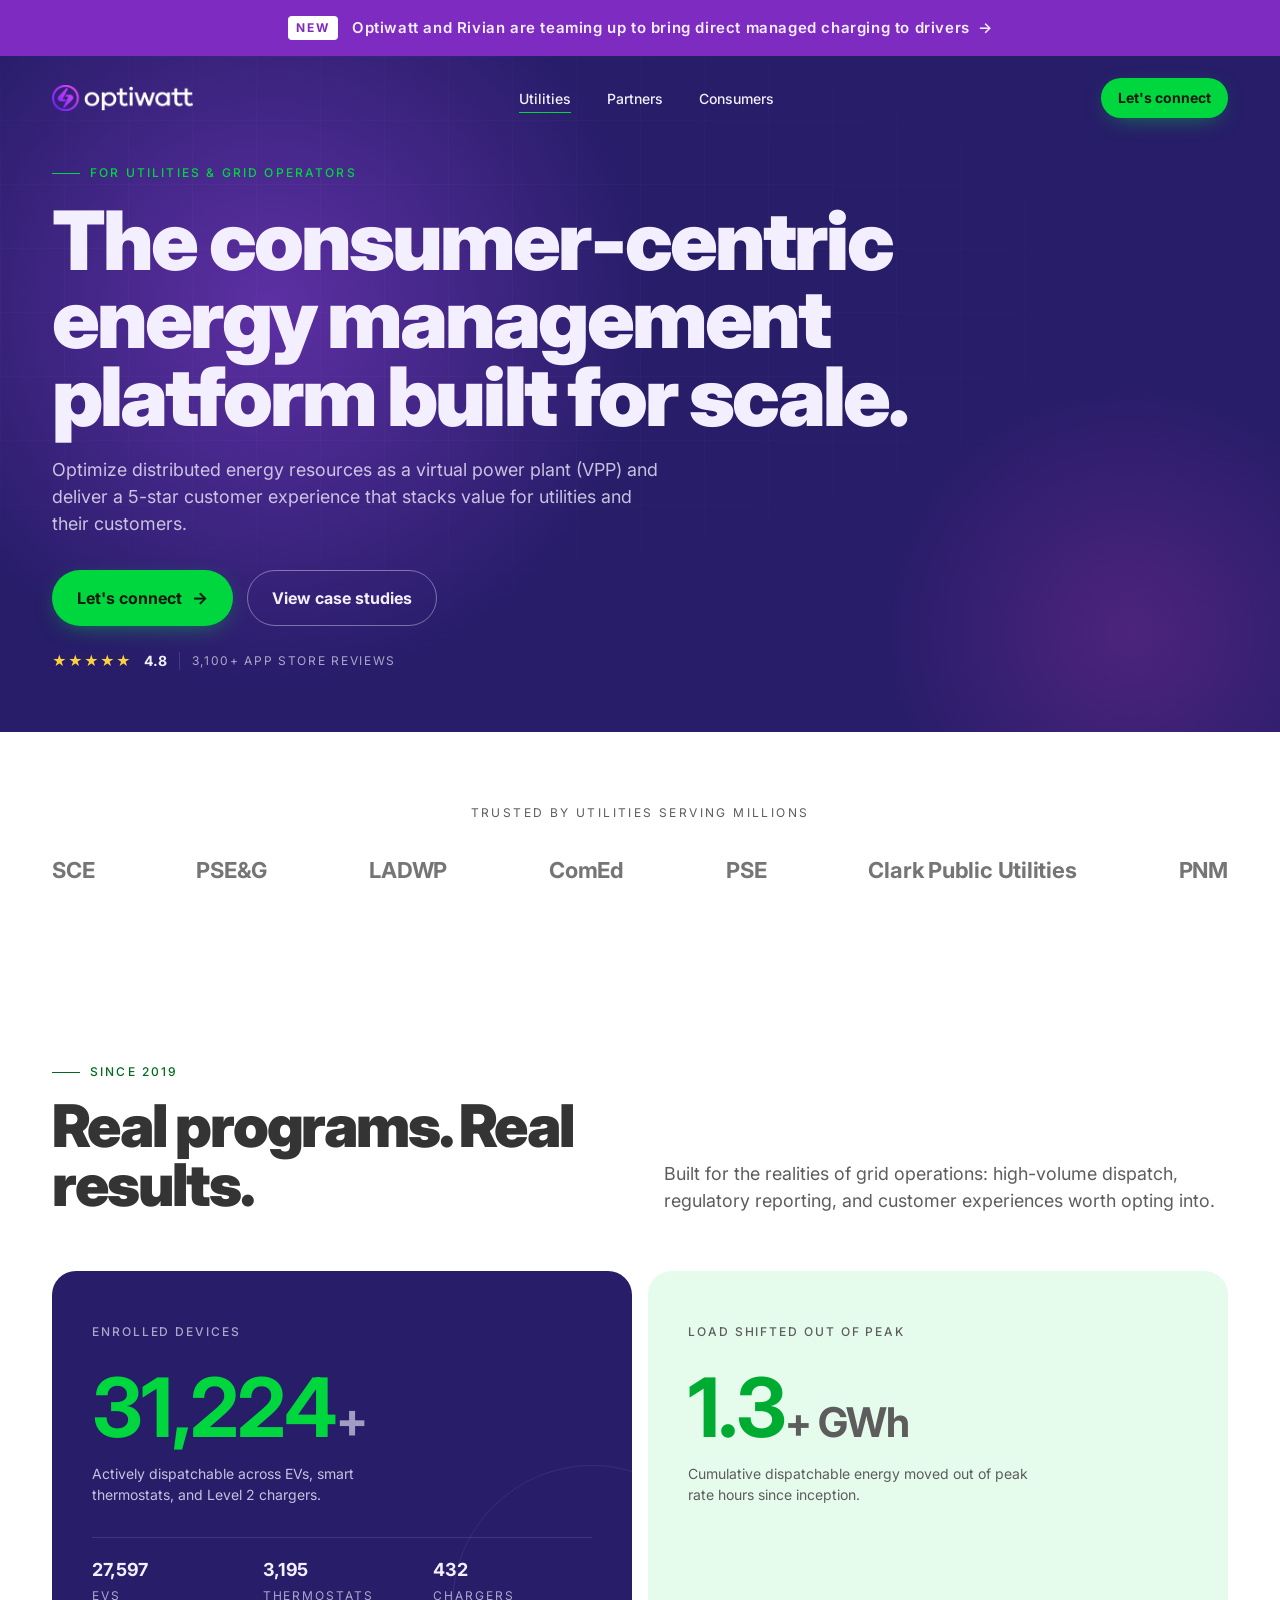
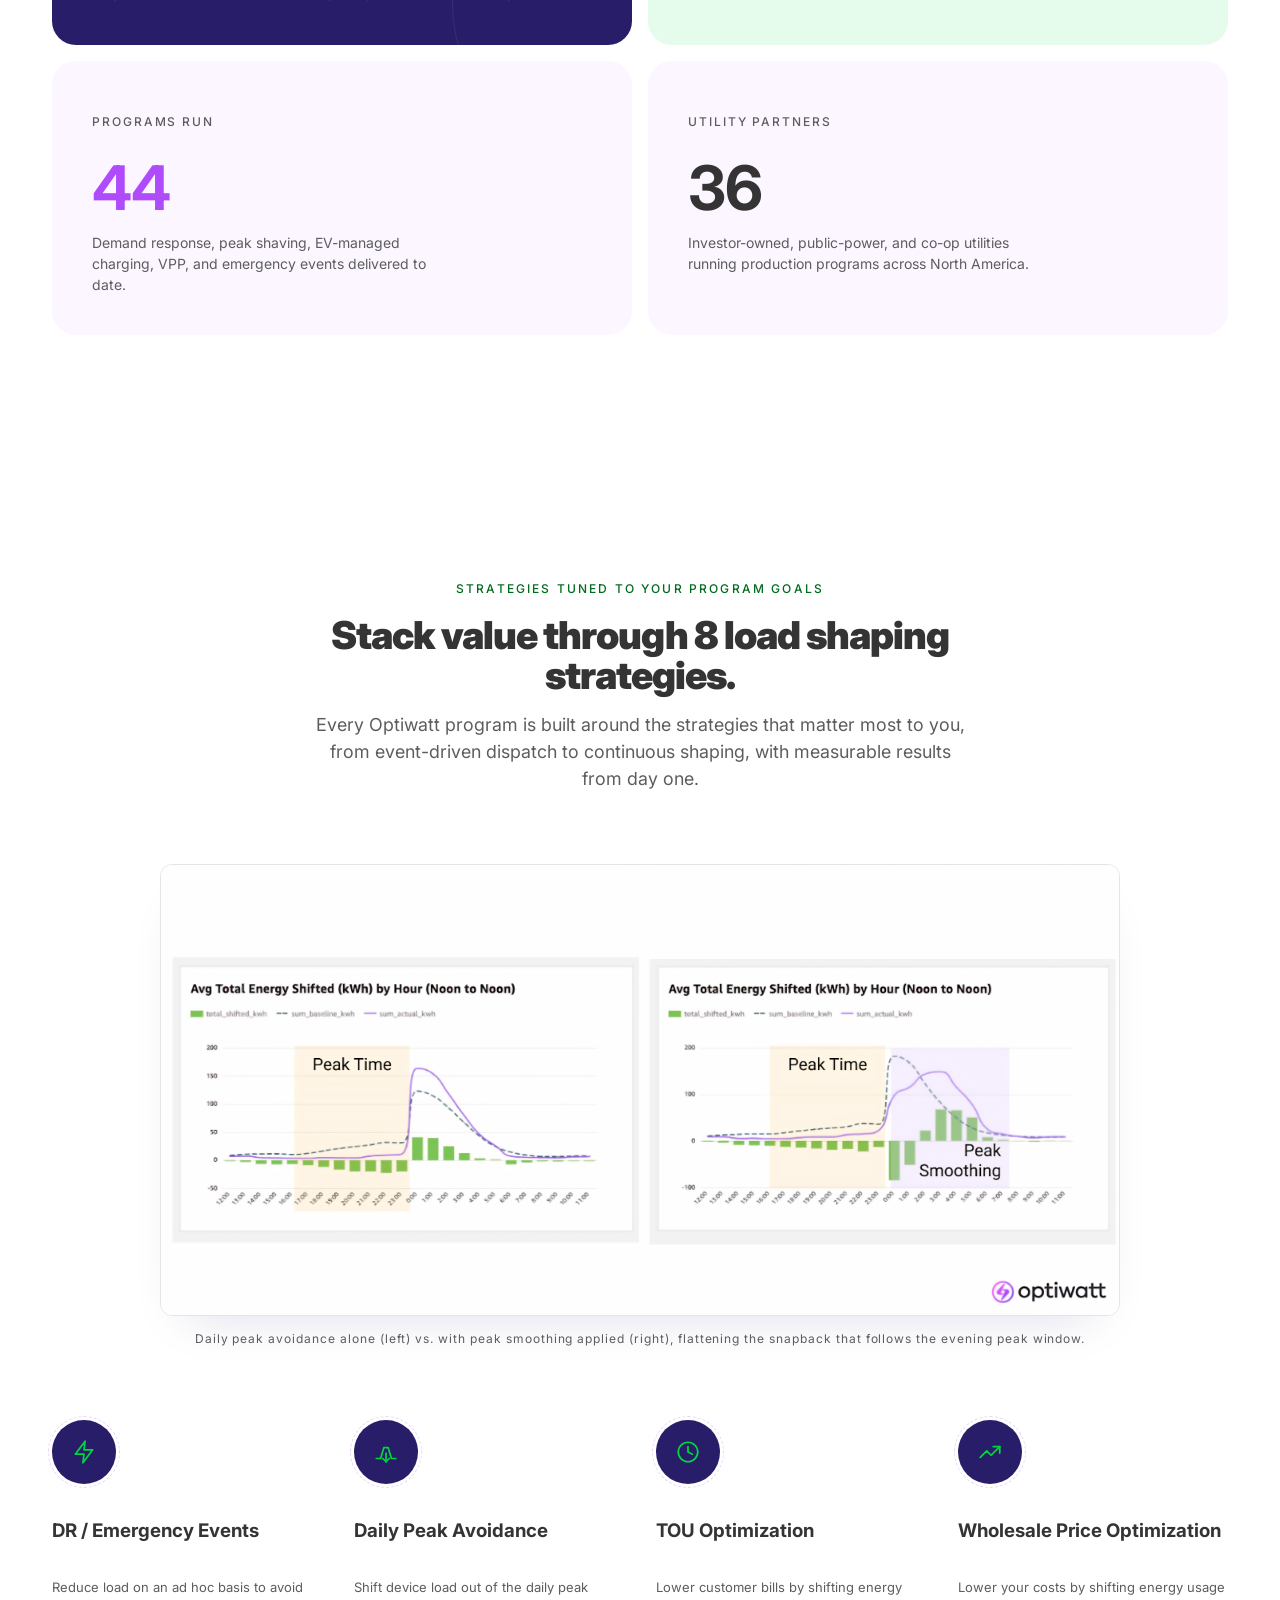
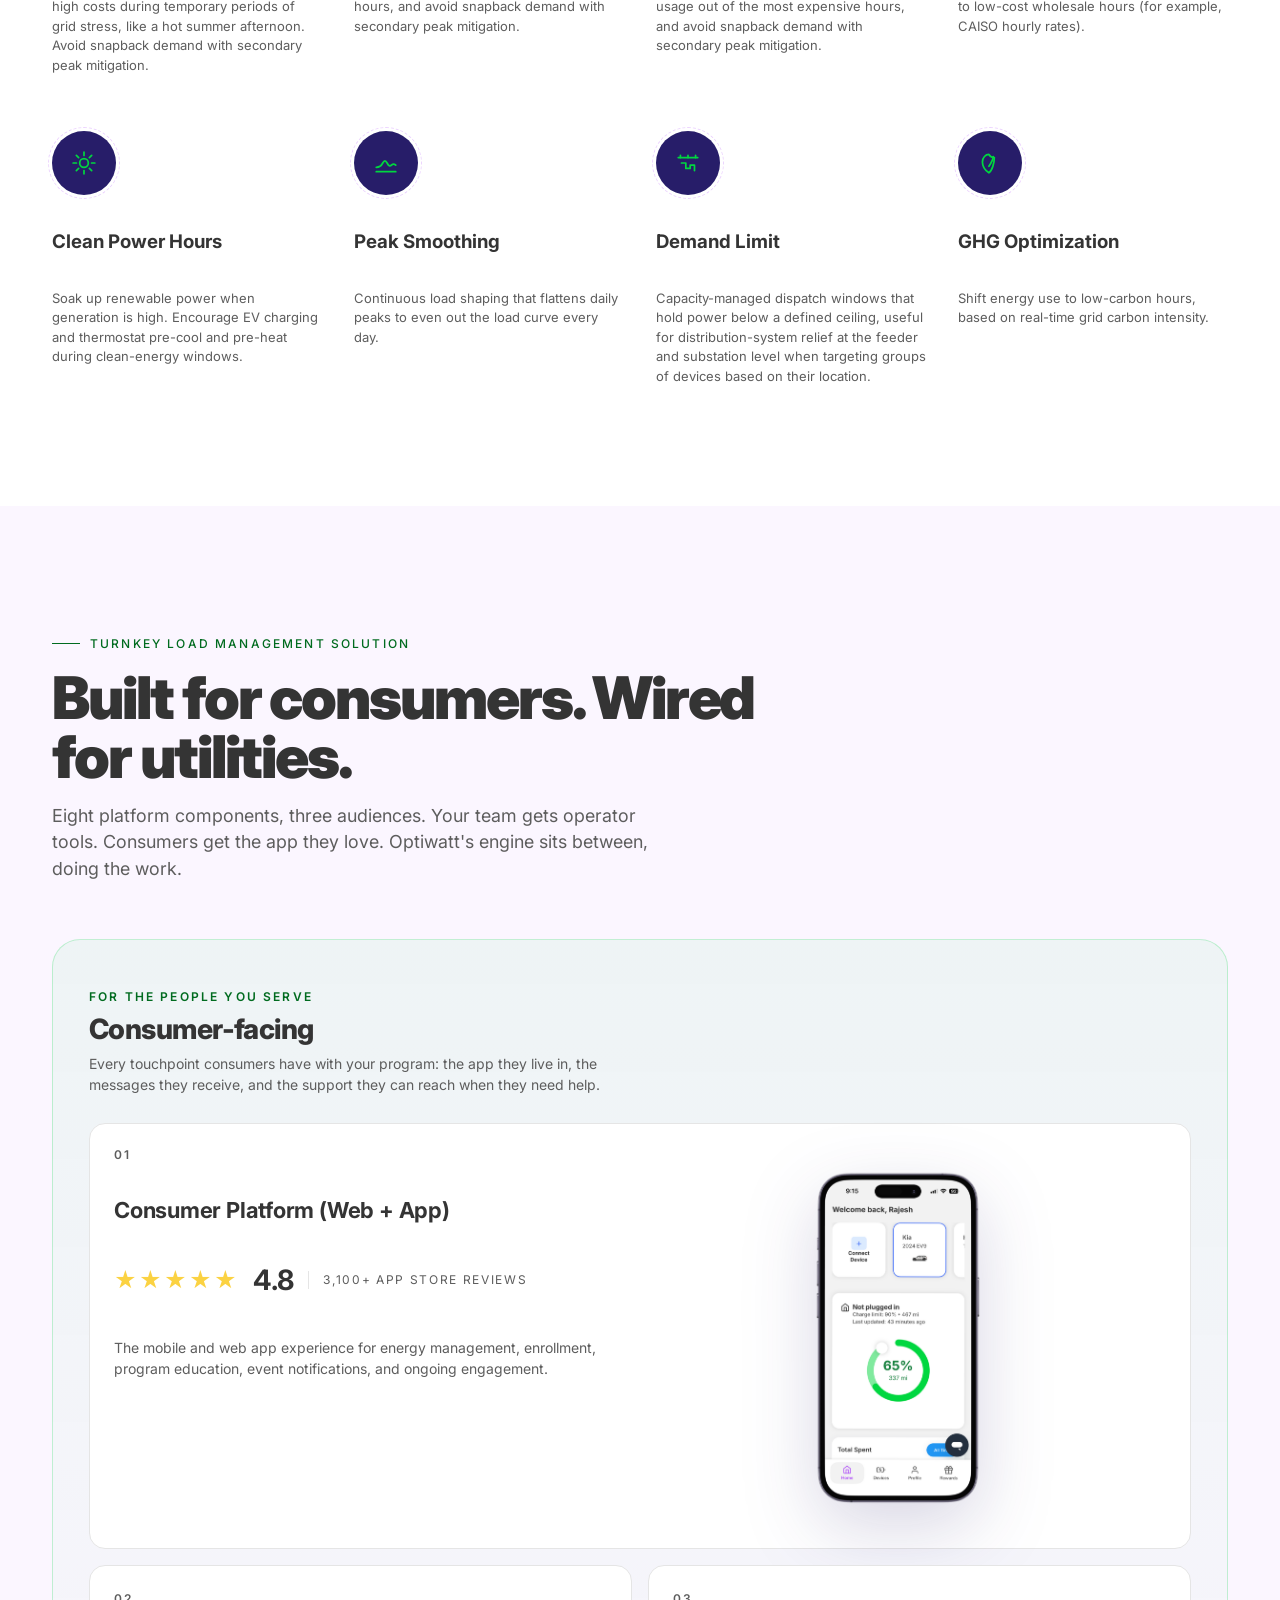
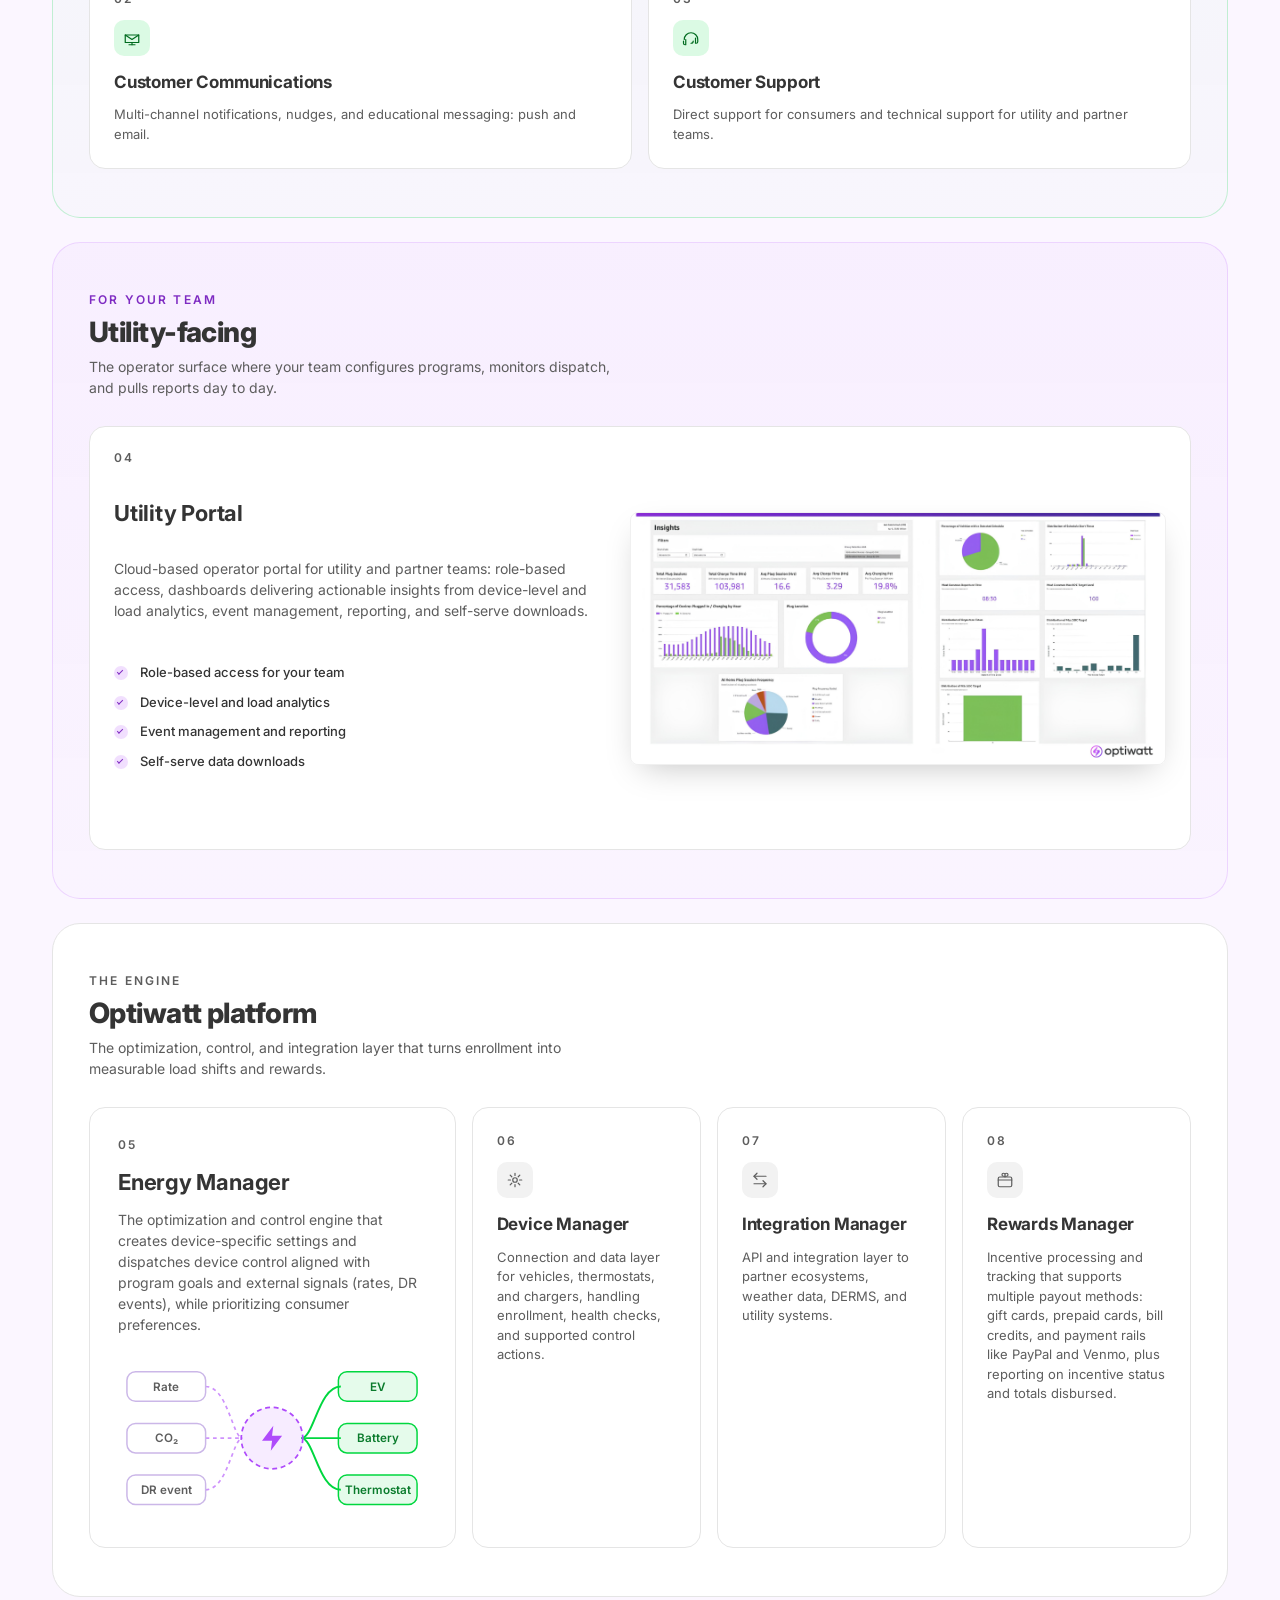
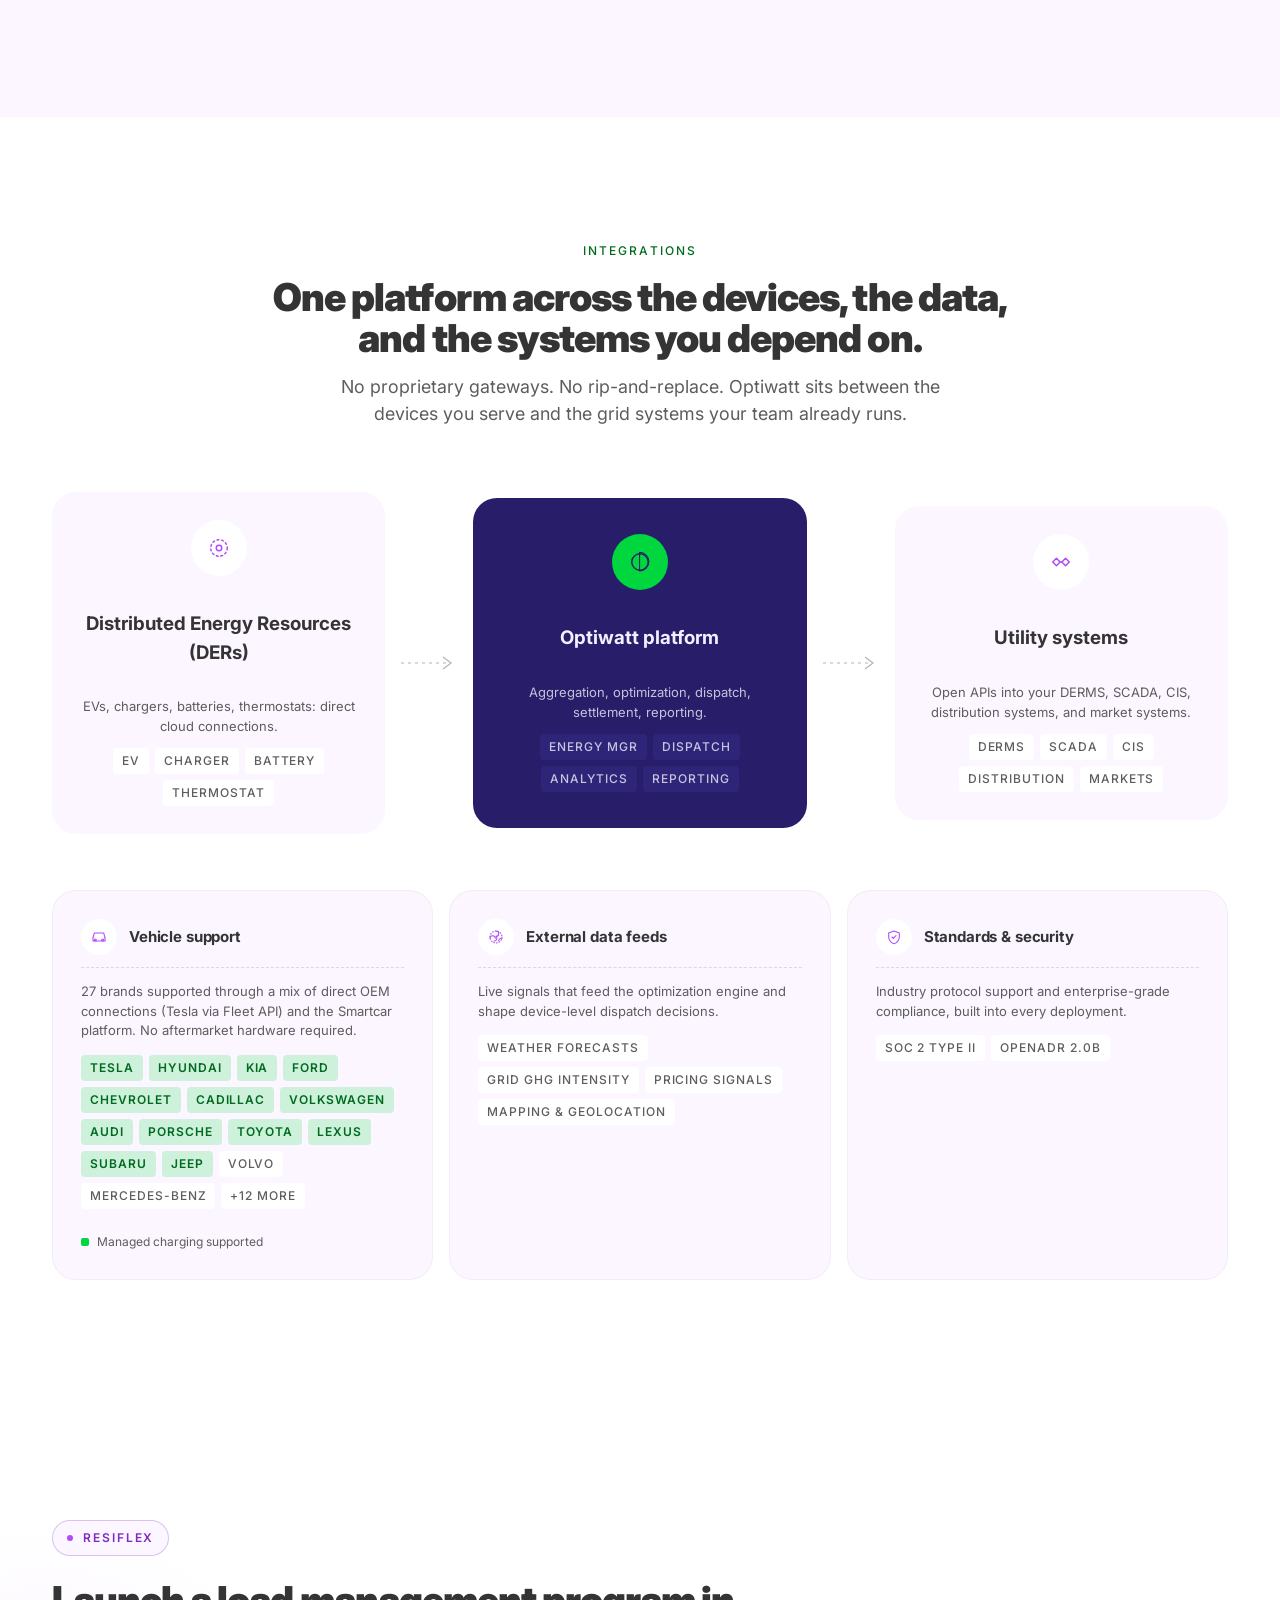
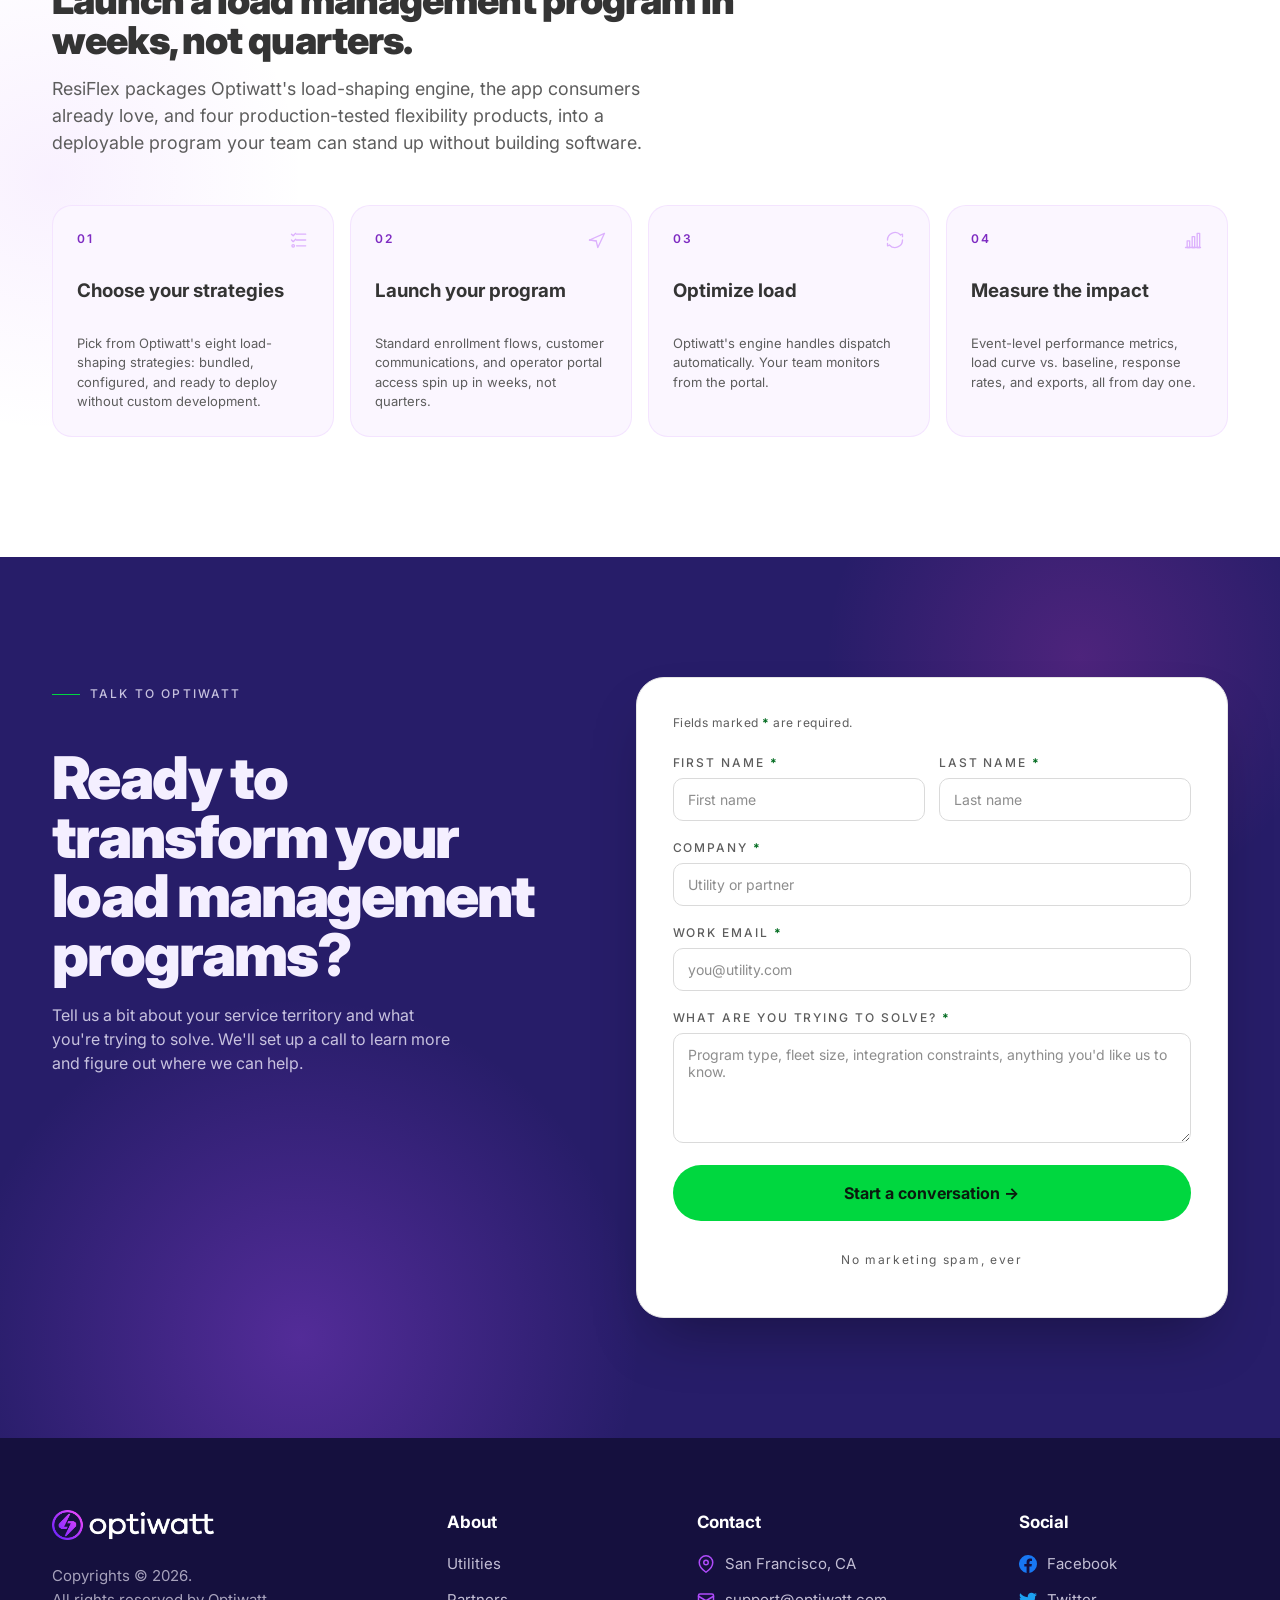
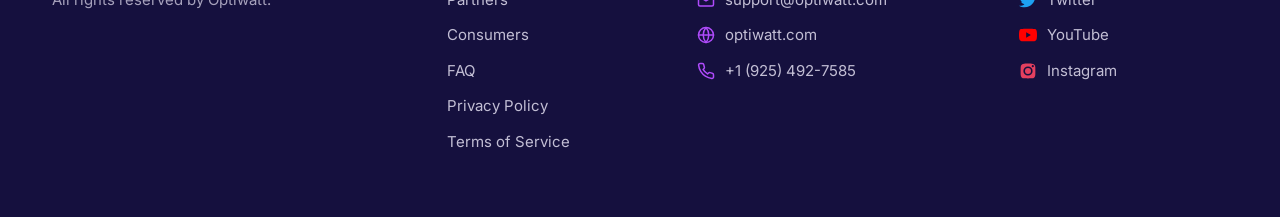
==== commit 97a9c065: "Connect contact forms to HubSpot form ae6c580b - Point both forms at existing HubSpot form (portal 8" ====
--- a/index.html
+++ b/index.html
@@ -197,7 +197,7 @@
 </section>
 
 <!-- ============== STACK VALUE / OUTCOMES ============== -->
-<section class="outcomes">
+<section class="outcomes" id="strategies">
   <div class="container">
 
     <div class="outcomes-head">
@@ -207,7 +207,7 @@
     </div>
 
     <figure class="strategies-feature reveal delay-2">
-      <img src="images/strategies-peak-smoothing.png" alt="Two side-by-side charts comparing Daily Peak Avoidance alone versus Daily Peak Avoidance with Peak Smoothing applied. The left chart shows the snapback demand spike after peak hours; the right shows how Peak Smoothing flattens that spike.">
+      <img loading="lazy" decoding="async" src="images/strategies-peak-smoothing.png" alt="Two side-by-side charts comparing Daily Peak Avoidance alone versus Daily Peak Avoidance with Peak Smoothing applied. The left chart shows the snapback demand spike after peak hours; the right shows how Peak Smoothing flattens that spike.">
       <figcaption>Daily peak avoidance alone (left) vs. with peak smoothing applied (right), flattening the snapback that follows the evening peak window.</figcaption>
     </figure>
 
@@ -288,7 +288,7 @@
 </section>
 
 <!-- ============== PLATFORM COMPONENTS ============== -->
-<section class="platform">
+<section class="platform" id="platform">
   <div class="container">
     <div class="platform-head">
       <p class="eyebrow dark reveal">Turnkey load management solution</p>
@@ -315,7 +315,7 @@
           </div>
           <p>The mobile and web app experience for energy management, enrollment, program education, event notifications, and ongoing engagement.</p>
           <div class="bc-mock bc-mock-phone" aria-hidden="true">
-            <img src="images/consumer-platform-app.png" alt="Optiwatt mobile app home screen showing a welcome to Rajesh, a connected Kia 2024 EV9 at 65% charge (337 mi), charge limit details, and bottom navigation." style="max-height:380px;width:auto;display:block;filter:drop-shadow(0 24px 36px rgba(39,29,105,0.18));">
+            <img loading="lazy" decoding="async" src="images/consumer-platform-app.png" alt="Optiwatt mobile app home screen showing a welcome to Rajesh, a connected Kia 2024 EV9 at 65% charge (337 mi), charge limit details, and bottom navigation." style="max-height:380px;width:auto;display:block;filter:drop-shadow(0 24px 36px rgba(39,29,105,0.18));">
           </div>
         </article>
 
@@ -362,7 +362,7 @@
             <li><span class="bc-bullet-mark" aria-hidden="true"></span>Self-serve data downloads</li>
           </ul>
           <div class="bc-mock" aria-hidden="true">
-            <img src="images/operator-insights-dashboard.png" alt="Optiwatt operator portal Insights view, showing total plug sessions, charge time, average session metrics, and bar charts of charging behavior by hour and location." style="width:100%;border-radius:8px;box-shadow:0 12px 32px -12px rgba(0,0,0,0.25);border:1px solid rgba(0,0,0,0.06);">
+            <img loading="lazy" decoding="async" src="images/operator-insights-dashboard.png" alt="Optiwatt operator portal Insights view, showing total plug sessions, charge time, average session metrics, and bar charts of charging behavior by hour and location." style="width:100%;border-radius:8px;box-shadow:0 12px 32px -12px rgba(0,0,0,0.25);border:1px solid rgba(0,0,0,0.06);">
           </div>
         </article>
       </div>
@@ -466,7 +466,7 @@
 </section>
 
 <!-- ============== INTEGRATION FLOW ============== -->
-<section class="integration">
+<section class="integration" id="integrations">
   <div class="container">
     <div class="integration-head">
       <p class="eyebrow dark no-rule reveal">Integrations</p>
@@ -635,25 +635,29 @@
       <p class="reveal delay-2">Tell us a bit about your service territory and what you're trying to solve. We'll set up a call to learn more and figure out where we can help.</p>
     </div>
 
-    <form class="contact-form reveal delay-1" aria-describedby="form-required-note" onsubmit="event.preventDefault(); this.querySelector('button').textContent='Sent ✓'; document.getElementById('form-status').textContent='Thanks, we\u2019ll be in touch shortly.';">
+    <form class="contact-form reveal delay-1" aria-describedby="form-required-note" data-hs-form-guid="ae6c580b-42c9-44a2-844f-27c3b6160cc1">
       <p id="form-required-note" class="form-required-note">Fields marked <span class="req-star" aria-hidden="true">*</span> are required.</p>
       <div class="field-row">
         <div class="field">
-          <label for="cf-name">Name <span class="req-star" aria-hidden="true">*</span></label>
-          <input id="cf-name" name="name" type="text" placeholder="Your full name" required aria-required="true">
+          <label for="cf-firstname">First name <span class="req-star" aria-hidden="true">*</span></label>
+          <input id="cf-firstname" name="firstname" type="text" placeholder="First name" required aria-required="true">
         </div>
         <div class="field">
-          <label for="cf-company">Company <span class="req-star" aria-hidden="true">*</span></label>
-          <input id="cf-company" name="company" type="text" placeholder="Utility or partner" required aria-required="true">
-        </div>
+          <label for="cf-lastname">Last name <span class="req-star" aria-hidden="true">*</span></label>
+          <input id="cf-lastname" name="lastname" type="text" placeholder="Last name" required aria-required="true">
+        </div>
+      </div>
+      <div class="field">
+        <label for="cf-company">Company <span class="req-star" aria-hidden="true">*</span></label>
+        <input id="cf-company" name="company" type="text" placeholder="Utility or partner" required aria-required="true">
       </div>
       <div class="field">
         <label for="cf-email">Work email <span class="req-star" aria-hidden="true">*</span></label>
         <input id="cf-email" name="email" type="email" placeholder="you@utility.com" required aria-required="true">
       </div>
       <div class="field">
-        <label for="cf-msg">What are you trying to solve?</label>
-        <textarea id="cf-msg" name="message" placeholder="Program type, fleet size, integration constraints, anything you'd like us to know."></textarea>
+        <label for="cf-msg">What are you trying to solve? <span class="req-star" aria-hidden="true">*</span></label>
+        <textarea id="cf-msg" name="message" placeholder="Program type, fleet size, integration constraints, anything you'd like us to know." required aria-required="true"></textarea>
       </div>
       <button type="submit">Start a conversation →</button>
       <p id="form-status" class="sr-only" role="status" aria-live="polite"></p>
@@ -668,7 +672,7 @@
 <footer class="site-footer">
   <div class="container footer-grid">
     <div class="footer-brand">
-      <img class="footer-logo-img" src="images/logo-light.webp" alt="Optiwatt">
+      <img loading="lazy" decoding="async" class="footer-logo-img" src="images/logo-light.webp" alt="Optiwatt">
       <p class="footer-copy">Copyrights © 2026.<br>All rights reserved by Optiwatt.</p>
     </div>
     <div class="footer-col">
@@ -678,8 +682,8 @@
         <li><a href="partners.html">Partners</a></li>
         <li><a href="consumers.html">Consumers</a></li>
         <li><a href="https://optiwatt.zendesk.com/hc/en-us" target="_blank" rel="noopener">FAQ</a></li>
-        <li><a href="https://optiwatt.com/privacy" target="_blank" rel="noopener">Privacy Policy</a></li>
-        <li><a href="https://optiwatt.com/tos" target="_blank" rel="noopener">Terms of Service</a></li>
+        <li><a href="privacy.html">Privacy Policy</a></li>
+        <li><a href="tos.html">Terms of Service</a></li>
       </ul>
     </div>
     <div class="footer-col footer-contact">
--- a/css/site.css
+++ b/css/site.css
@@ -484,6 +484,8 @@
   letter-spacing: 1px;
   line-height: 1;
 }
+/* enlarge tap target for the linked star rating without shifting layout */
+a.stars { display: inline-block; padding: 15px 4px; margin: -15px -4px; }
 .rating-badge .score {
   font-weight: 700;
   font-size: 14px;
@@ -1859,7 +1861,11 @@
   font-weight: 500;
 }
 .field input,
+.field select,
 .field textarea {
+  width: 100%;
+  min-width: 0;
+  box-sizing: border-box;
   background: var(--ow-white);
   border: 1px solid var(--ow-grey-300);
   border-radius: 10px;
@@ -1876,6 +1882,7 @@
   opacity: 0.7;
 }
 .field input:focus,
+.field select:focus,
 .field textarea:focus {
   outline: none;
   border-color: var(--accent-green-aa);
@@ -1918,7 +1925,7 @@
   .resiflex-grid { grid-template-columns: 1fr; gap: 56px; }
   .resiflex-preview { min-height: 460px; }
   .int-categories { grid-template-columns: 1fr; }
-  .contact-grid { grid-template-columns: 1fr; gap: 48px; }
+  .contact-grid { grid-template-columns: minmax(0, 1fr); gap: 48px; }
   .outcomes-grid { grid-template-columns: repeat(2, 1fr); gap: 36px 24px; }
   .feature-cards { grid-template-columns: 1fr; }
   .support-grid { grid-template-columns: repeat(2, 1fr); }
@@ -2097,10 +2104,13 @@
   .tile-bignum { font-size: 44px; }
   .device-grid { grid-template-columns: 1fr; }
   .b-card.span-3, .b-card.span-4, .b-card.span-6, .b-card.span-8 { grid-column: span 12; }
-  .nav-toggle { display: flex; }
+  .nav-toggle { display: flex; width: 44px; height: 44px; }
   .nav-inner { gap: 16px; }
   .site-nav .btn-primary.btn-sm,
-  .site-nav .nav-login { margin-left: auto; }
+  .site-nav .nav-login { margin-left: auto; height: 44px; }
+  /* larger touch targets on mobile (>= 44px) */
+  .footer-col a { min-height: 44px; }
+  .footer-col ul { gap: 4px; }
   #primary-nav {
     position: absolute;
     top: 100%; left: 0; right: 0;
@@ -2360,8 +2370,9 @@
     gap: 20px;
   }
   .partner-nav-inner {
-    justify-content: flex-start;
-    flex-wrap: nowrap;
+    justify-content: center;
+    flex-wrap: wrap;
+    gap: 10px;
   }
   .ecosystem, .partner-section {
     padding: 56px 0;
@@ -3215,7 +3226,7 @@
   max-width: 60ch;
   text-align: center;
   font-family: var(--mono-font);
-  font-size: 12px;
+  font-size: 14px;
   letter-spacing: 0.06em;
   color: var(--ow-text-secondary);
   line-height: 1.6;
